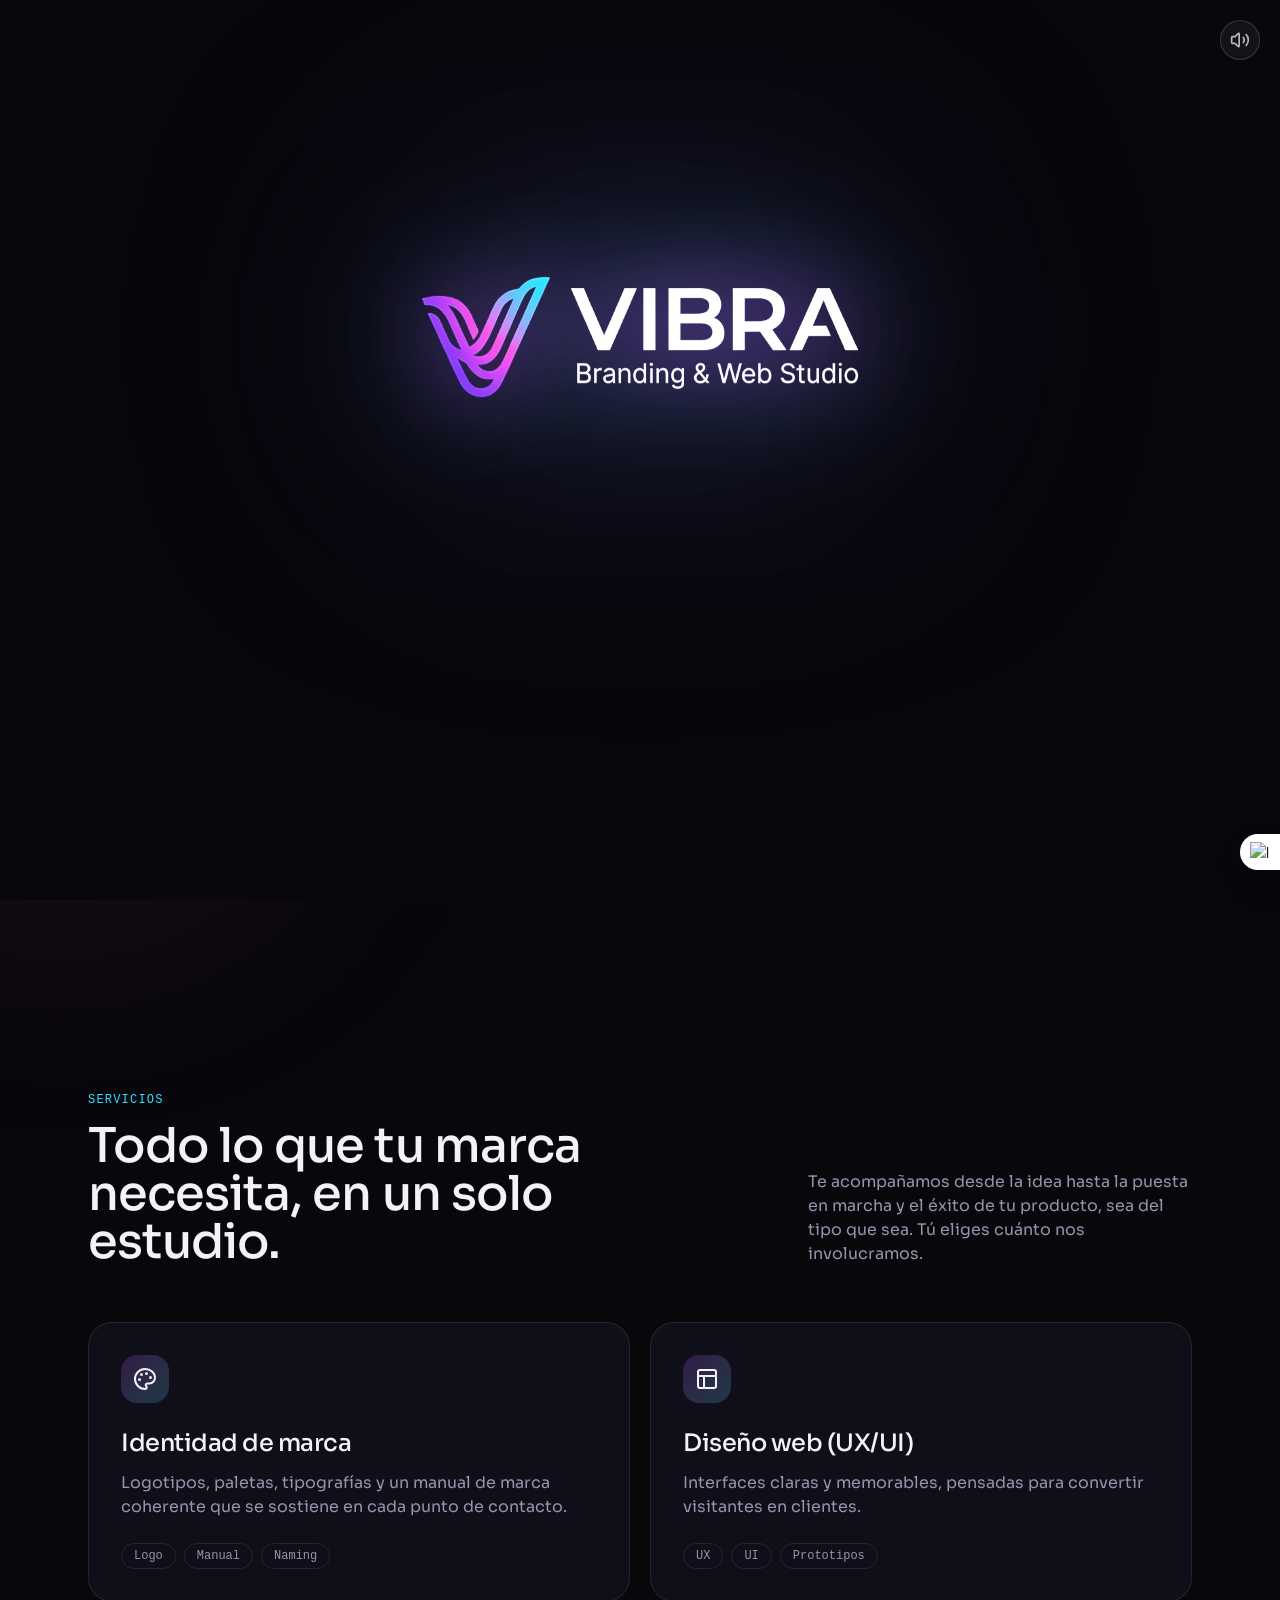
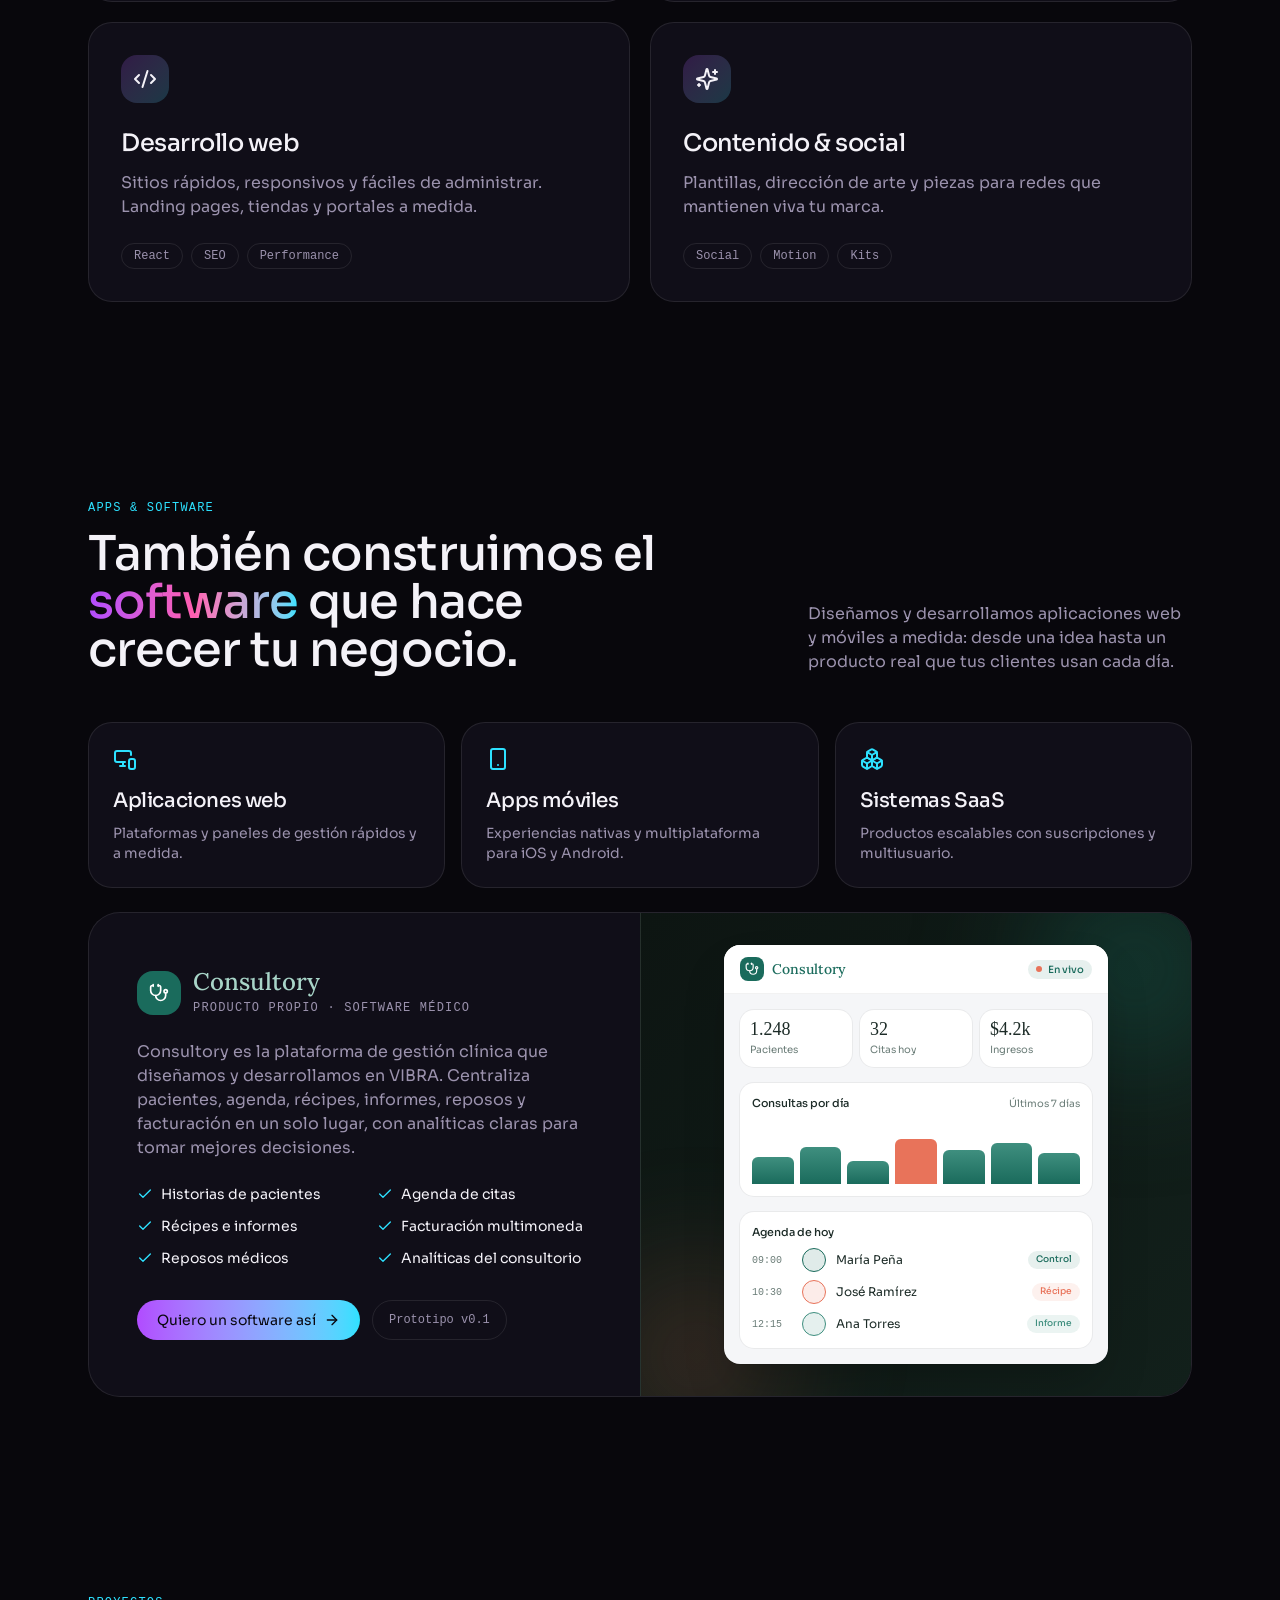
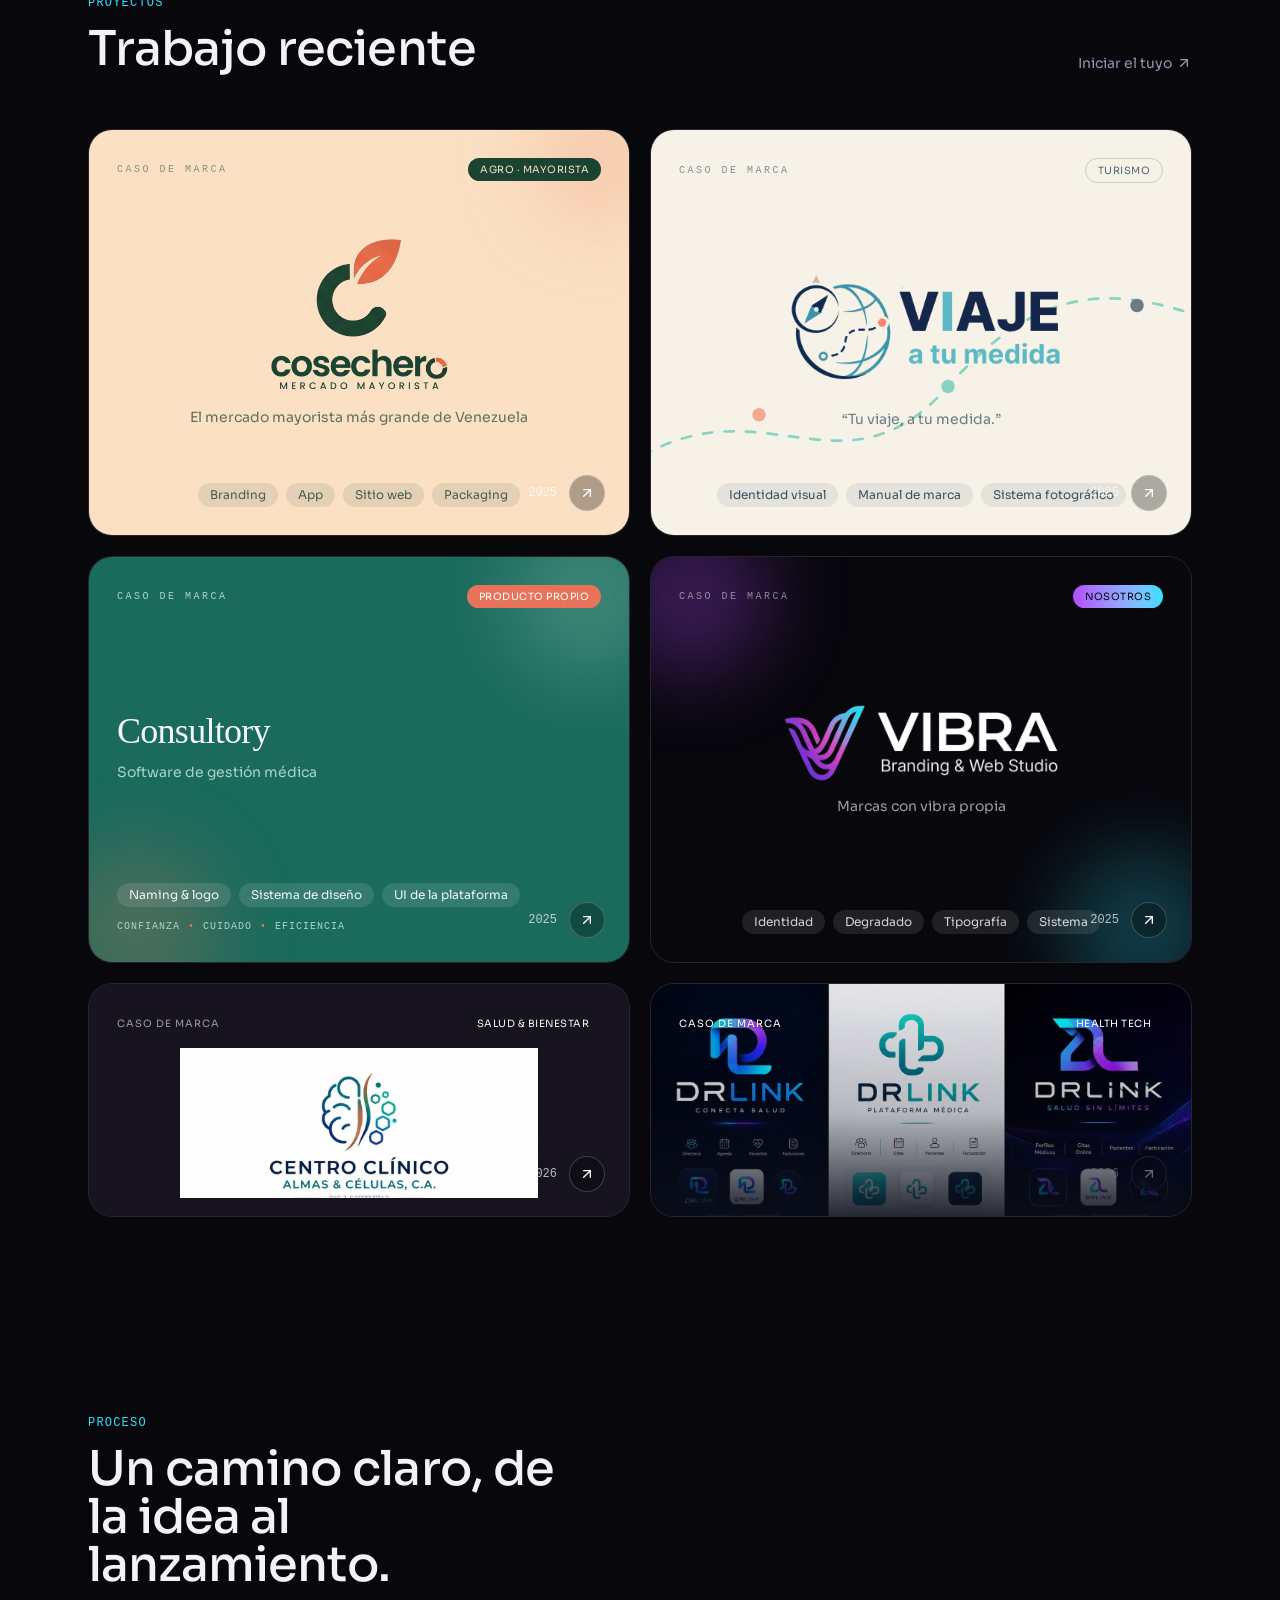
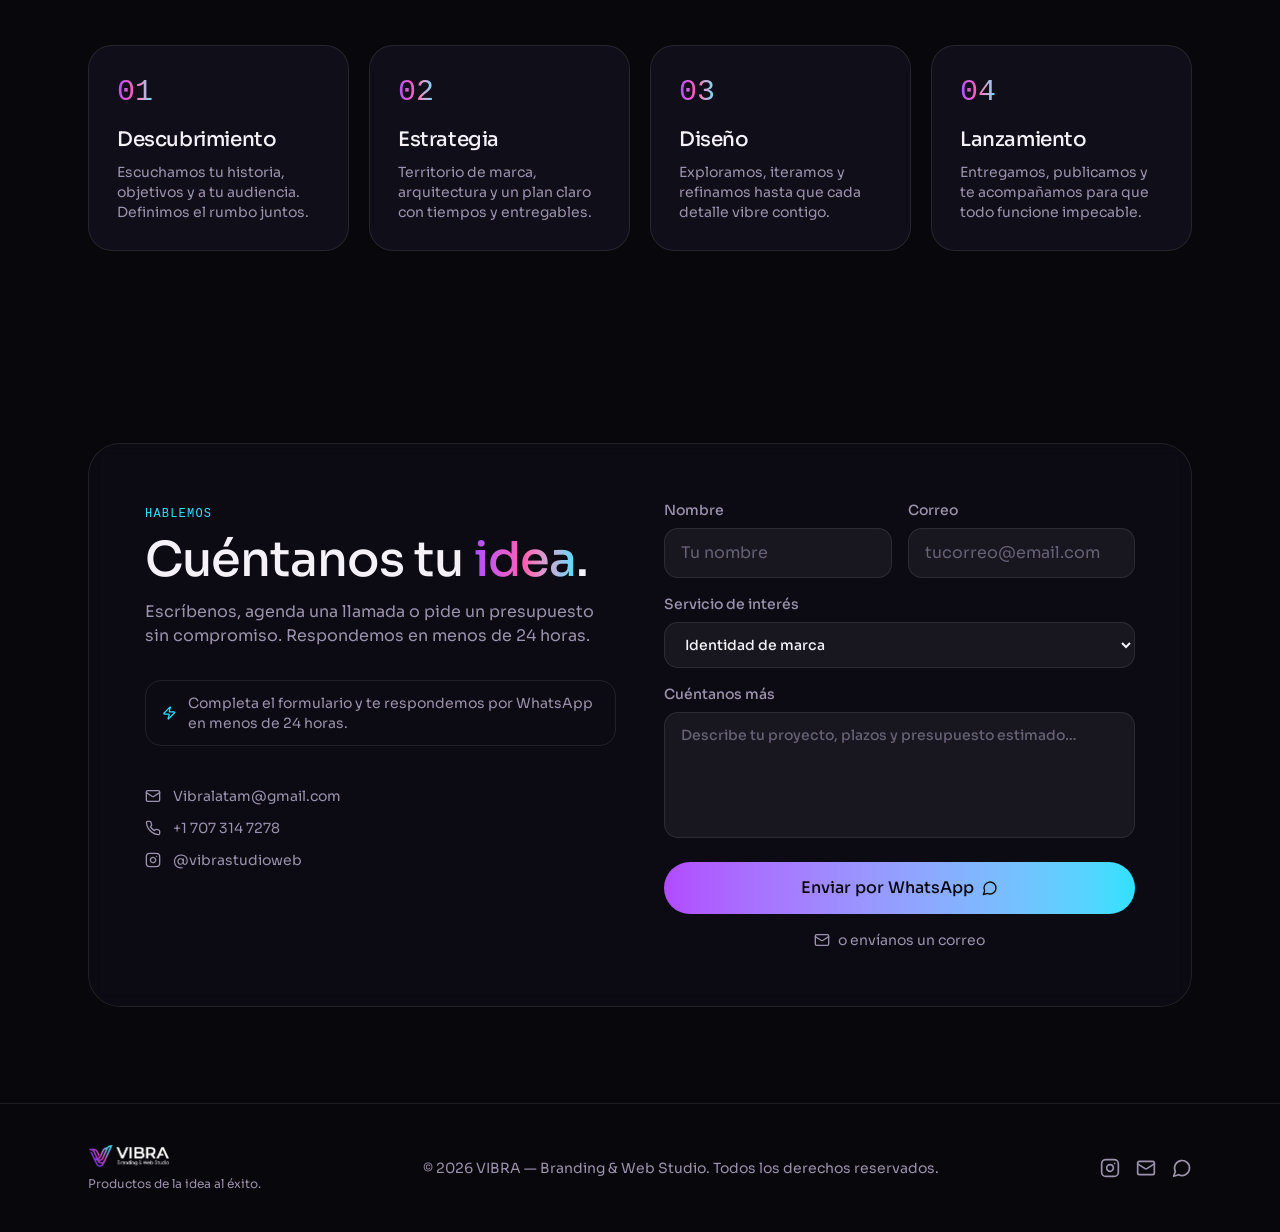
==== index.html @ 92fdad6a "Add files via upload" ====
<!DOCTYPE html> <html lang=en style><!--
 Page saved with SingleFile 
 url: https://type-wink-07371686.figma.site/ 
 saved date: Tue Aug 25 2026 11:57:26 GMT-0400 (GMT-04:00)
--><meta charset=utf-8>
<meta name=viewport content="width=device-width, initial-scale=1">
<meta name=color-scheme content="light dark">
<style id=reset-css>@layer figreset,figoverridable,reset,theme,base,figutils,components,utilities;@layer figoverridable{:root{font-synthesis:none}}@layer figutils{:root{--banner-height:48px;--banner-height-v2:40px;--full-height-with-banner:calc(100dvh - var(--banner-height))}}</style><meta id=meta-d5djsg name=description content="Removes backgrounds from logos quickly and cleanly, delivering ready-to-use images without alterations for designers and businesses."><meta id=meta-x3925j name=title content="web vibra"><meta id=meta-yw3oin name=robots content=noindex><meta id=meta-1ab1uk name=twitter:card content=summary_large_image><meta id=meta-fnr44y name=twitter:url content=https://type-wink-07371686.figma.site/><meta id=meta-vsln4w name=twitter:title content="web vibra"><meta id=meta-a8dojt name=twitter:description content="Removes backgrounds from logos quickly and cleanly, delivering ready-to-use images without alterations for designers and businesses."><meta id=meta-venl8b property=og:title content="web vibra"><meta id=meta-fvxw0e property=og:description content="Removes backgrounds from logos quickly and cleanly, delivering ready-to-use images without alterations for designers and businesses."><meta id=meta-zfz6ci property=og:type content=website><meta id=meta-oncyjb property=og:url content=https://type-wink-07371686.figma.site/><meta id=meta-4m54ls property=og:site_name content="web vibra"><title id=title-veg576>web vibra</title>
<style>@font-face{font-family:"JetBrains Mono";font-style:normal;font-weight:400;src:url([data-uri])format("woff2");unicode-range:U+0000-00FF,U+0131,U+0152-0153,U+02BB-02BC,U+02C6,U+02DA,U+02DC,U+0304,U+0308,U+0329,U+2000-206F,U+20AC,U+2122,U+2191,U+2193,U+2212,U+2215,U+FEFF,U+FFFD}@font-face{font-family:"JetBrains Mono";font-style:normal;font-weight:500;src:url([data-uri])format("woff2");unicode-range:U+0000-00FF,U+0131,U+0152-0153,U+02BB-02BC,U+02C6,U+02DA,U+02DC,U+0304,U+0308,U+0329,U+2000-206F,U+20AC,U+2122,U+2191,U+2193,U+2212,U+2215,U+FEFF,U+FFFD}@font-face{font-family:"Lora";font-style:normal;font-weight:500;src:url([data-uri])format("woff2");unicode-range:U+0001-000C,U+000E-001F,U+007F-009F,U+20DD-20E0,U+20E2-20E4,U+2150-218F,U+2190,U+2192,U+2194-2199,U+21AF,U+21E6-21F0,U+21F3,U+2218-2219,U+2299,U+22C4-22C6,U+2300-243F,U+2440-244A,U+2460-24FF,U+25A0-27BF,U+2800-28FF,U+2921-2922,U+2981,U+29BF,U+29EB,U+2B00-2BFF,U+4DC0-4DFF,U+FFF9-FFFB,U+10140-1018E,U+10190-1019C,U+101A0,U+101D0-101FD,U+102E0-102FB,U+10E60-10E7E,U+1D2C0-1D2D3,U+1D2E0-1D37F,U+1F000-1F0FF,U+1F100-1F1AD,U+1F1E6-1F1FF,U+1F30D-1F30F,U+1F315,U+1F31C,U+1F31E,U+1F320-1F32C,U+1F336,U+1F378,U+1F37D,U+1F382,U+1F393-1F39F,U+1F3A7-1F3A8,U+1F3AC-1F3AF,U+1F3C2,U+1F3C4-1F3C6,U+1F3CA-1F3CE,U+1F3D4-1F3E0,U+1F3ED,U+1F3F1-1F3F3,U+1F3F5-1F3F7,U+1F408,U+1F415,U+1F41F,U+1F426,U+1F43F,U+1F441-1F442,U+1F444,U+1F446-1F449,U+1F44C-1F44E,U+1F453,U+1F46A,U+1F47D,U+1F4A3,U+1F4B0,U+1F4B3,U+1F4B9,U+1F4BB,U+1F4BF,U+1F4C8-1F4CB,U+1F4D6,U+1F4DA,U+1F4DF,U+1F4E3-1F4E6,U+1F4EA-1F4ED,U+1F4F7,U+1F4F9-1F4FB,U+1F4FD-1F4FE,U+1F503,U+1F507-1F50B,U+1F50D,U+1F512-1F513,U+1F53E-1F54A,U+1F54F-1F5FA,U+1F610,U+1F650-1F67F,U+1F687,U+1F68D,U+1F691,U+1F694,U+1F698,U+1F6AD,U+1F6B2,U+1F6B9-1F6BA,U+1F6BC,U+1F6C6-1F6CF,U+1F6D3-1F6D7,U+1F6E0-1F6EA,U+1F6F0-1F6F3,U+1F6F7-1F6FC,U+1F700-1F7FF,U+1F800-1F80B,U+1F810-1F847,U+1F850-1F859,U+1F860-1F887,U+1F890-1F8AD,U+1F8B0-1F8BB,U+1F8C0-1F8C1,U+1F900-1F90B,U+1F93B,U+1F946,U+1F984,U+1F996,U+1F9E9,U+1FA00-1FA6F,U+1FA70-1FA7C,U+1FA80-1FA89,U+1FA8F-1FAC6,U+1FACE-1FADC,U+1FADF-1FAE9,U+1FAF0-1FAF8,U+1FB00-1FBFF}@font-face{font-family:"Lora";font-style:normal;font-weight:500;src:url([data-uri])format("woff2");unicode-range:U+0000-00FF,U+0131,U+0152-0153,U+02BB-02BC,U+02C6,U+02DA,U+02DC,U+0304,U+0308,U+0329,U+2000-206F,U+20AC,U+2122,U+2191,U+2193,U+2212,U+2215,U+FEFF,U+FFFD}@font-face{font-family:"Lora";font-style:normal;font-weight:600;src:url([data-uri])format("woff2");unicode-range:U+0001-000C,U+000E-001F,U+007F-009F,U+20DD-20E0,U+20E2-20E4,U+2150-218F,U+2190,U+2192,U+2194-2199,U+21AF,U+21E6-21F0,U+21F3,U+2218-2219,U+2299,U+22C4-22C6,U+2300-243F,U+2440-244A,U+2460-24FF,U+25A0-27BF,U+2800-28FF,U+2921-2922,U+2981,U+29BF,U+29EB,U+2B00-2BFF,U+4DC0-4DFF,U+FFF9-FFFB,U+10140-1018E,U+10190-1019C,U+101A0,U+101D0-101FD,U+102E0-102FB,U+10E60-10E7E,U+1D2C0-1D2D3,U+1D2E0-1D37F,U+1F000-1F0FF,U+1F100-1F1AD,U+1F1E6-1F1FF,U+1F30D-1F30F,U+1F315,U+1F31C,U+1F31E,U+1F320-1F32C,U+1F336,U+1F378,U+1F37D,U+1F382,U+1F393-1F39F,U+1F3A7-1F3A8,U+1F3AC-1F3AF,U+1F3C2,U+1F3C4-1F3C6,U+1F3CA-1F3CE,U+1F3D4-1F3E0,U+1F3ED,U+1F3F1-1F3F3,U+1F3F5-1F3F7,U+1F408,U+1F415,U+1F41F,U+1F426,U+1F43F,U+1F441-1F442,U+1F444,U+1F446-1F449,U+1F44C-1F44E,U+1F453,U+1F46A,U+1F47D,U+1F4A3,U+1F4B0,U+1F4B3,U+1F4B9,U+1F4BB,U+1F4BF,U+1F4C8-1F4CB,U+1F4D6,U+1F4DA,U+1F4DF,U+1F4E3-1F4E6,U+1F4EA-1F4ED,U+1F4F7,U+1F4F9-1F4FB,U+1F4FD-1F4FE,U+1F503,U+1F507-1F50B,U+1F50D,U+1F512-1F513,U+1F53E-1F54A,U+1F54F-1F5FA,U+1F610,U+1F650-1F67F,U+1F687,U+1F68D,U+1F691,U+1F694,U+1F698,U+1F6AD,U+1F6B2,U+1F6B9-1F6BA,U+1F6BC,U+1F6C6-1F6CF,U+1F6D3-1F6D7,U+1F6E0-1F6EA,U+1F6F0-1F6F3,U+1F6F7-1F6FC,U+1F700-1F7FF,U+1F800-1F80B,U+1F810-1F847,U+1F850-1F859,U+1F860-1F887,U+1F890-1F8AD,U+1F8B0-1F8BB,U+1F8C0-1F8C1,U+1F900-1F90B,U+1F93B,U+1F946,U+1F984,U+1F996,U+1F9E9,U+1FA00-1FA6F,U+1FA70-1FA7C,U+1FA80-1FA89,U+1FA8F-1FAC6,U+1FACE-1FADC,U+1FADF-1FAE9,U+1FAF0-1FAF8,U+1FB00-1FBFF}@font-face{font-family:"Lora";font-style:normal;font-weight:600;src:url([data-uri])format("woff2");unicode-range:U+0000-00FF,U+0131,U+0152-0153,U+02BB-02BC,U+02C6,U+02DA,U+02DC,U+0304,U+0308,U+0329,U+2000-206F,U+20AC,U+2122,U+2191,U+2193,U+2212,U+2215,U+FEFF,U+FFFD}@font-face{font-family:"Lora";font-style:normal;font-weight:700;src:url([data-uri])format("woff2");unicode-range:U+0001-000C,U+000E-001F,U+007F-009F,U+20DD-20E0,U+20E2-20E4,U+2150-218F,U+2190,U+2192,U+2194-2199,U+21AF,U+21E6-21F0,U+21F3,U+2218-2219,U+2299,U+22C4-22C6,U+2300-243F,U+2440-244A,U+2460-24FF,U+25A0-27BF,U+2800-28FF,U+2921-2922,U+2981,U+29BF,U+29EB,U+2B00-2BFF,U+4DC0-4DFF,U+FFF9-FFFB,U+10140-1018E,U+10190-1019C,U+101A0,U+101D0-101FD,U+102E0-102FB,U+10E60-10E7E,U+1D2C0-1D2D3,U+1D2E0-1D37F,U+1F000-1F0FF,U+1F100-1F1AD,U+1F1E6-1F1FF,U+1F30D-1F30F,U+1F315,U+1F31C,U+1F31E,U+1F320-1F32C,U+1F336,U+1F378,U+1F37D,U+1F382,U+1F393-1F39F,U+1F3A7-1F3A8,U+1F3AC-1F3AF,U+1F3C2,U+1F3C4-1F3C6,U+1F3CA-1F3CE,U+1F3D4-1F3E0,U+1F3ED,U+1F3F1-1F3F3,U+1F3F5-1F3F7,U+1F408,U+1F415,U+1F41F,U+1F426,U+1F43F,U+1F441-1F442,U+1F444,U+1F446-1F449,U+1F44C-1F44E,U+1F453,U+1F46A,U+1F47D,U+1F4A3,U+1F4B0,U+1F4B3,U+1F4B9,U+1F4BB,U+1F4BF,U+1F4C8-1F4CB,U+1F4D6,U+1F4DA,U+1F4DF,U+1F4E3-1F4E6,U+1F4EA-1F4ED,U+1F4F7,U+1F4F9-1F4FB,U+1F4FD-1F4FE,U+1F503,U+1F507-1F50B,U+1F50D,U+1F512-1F513,U+1F53E-1F54A,U+1F54F-1F5FA,U+1F610,U+1F650-1F67F,U+1F687,U+1F68D,U+1F691,U+1F694,U+1F698,U+1F6AD,U+1F6B2,U+1F6B9-1F6BA,U+1F6BC,U+1F6C6-1F6CF,U+1F6D3-1F6D7,U+1F6E0-1F6EA,U+1F6F0-1F6F3,U+1F6F7-1F6FC,U+1F700-1F7FF,U+1F800-1F80B,U+1F810-1F847,U+1F850-1F859,U+1F860-1F887,U+1F890-1F8AD,U+1F8B0-1F8BB,U+1F8C0-1F8C1,U+1F900-1F90B,U+1F93B,U+1F946,U+1F984,U+1F996,U+1F9E9,U+1FA00-1FA6F,U+1FA70-1FA7C,U+1FA80-1FA89,U+1FA8F-1FAC6,U+1FACE-1FADC,U+1FADF-1FAE9,U+1FAF0-1FAF8,U+1FB00-1FBFF}@font-face{font-family:"Lora";font-style:normal;font-weight:700;src:url([data-uri])format("woff2");unicode-range:U+0000-00FF,U+0131,U+0152-0153,U+02BB-02BC,U+02C6,U+02DA,U+02DC,U+0304,U+0308,U+0329,U+2000-206F,U+20AC,U+2122,U+2191,U+2193,U+2212,U+2215,U+FEFF,U+FFFD}@font-face{font-family:"Sora";font-style:normal;font-weight:400;src:url([data-uri])format("woff2");unicode-range:U+0000-00FF,U+0131,U+0152-0153,U+02BB-02BC,U+02C6,U+02DA,U+02DC,U+0304,U+0308,U+0329,U+2000-206F,U+20AC,U+2122,U+2191,U+2193,U+2212,U+2215,U+FEFF,U+FFFD}@font-face{font-family:"Sora";font-style:normal;font-weight:500;src:url([data-uri])format("woff2");unicode-range:U+0000-00FF,U+0131,U+0152-0153,U+02BB-02BC,U+02C6,U+02DA,U+02DC,U+0304,U+0308,U+0329,U+2000-206F,U+20AC,U+2122,U+2191,U+2193,U+2212,U+2215,U+FEFF,U+FFFD}@font-face{font-family:"Sora";font-style:normal;font-weight:600;src:url([data-uri])format("woff2");unicode-range:U+0000-00FF,U+0131,U+0152-0153,U+02BB-02BC,U+02C6,U+02DA,U+02DC,U+0304,U+0308,U+0329,U+2000-206F,U+20AC,U+2122,U+2191,U+2193,U+2212,U+2215,U+FEFF,U+FFFD}@font-face{font-family:"Sora";font-style:normal;font-weight:700;src:url([data-uri])format("woff2");unicode-range:U+0000-00FF,U+0131,U+0152-0153,U+02BB-02BC,U+02C6,U+02DA,U+02DC,U+0304,U+0308,U+0329,U+2000-206F,U+20AC,U+2122,U+2191,U+2193,U+2212,U+2215,U+FEFF,U+FFFD}@font-face{font-family:"Sora";font-style:normal;font-weight:800;src:url([data-uri])format("woff2");unicode-range:U+0000-00FF,U+0131,U+0152-0153,U+02BB-02BC,U+02C6,U+02DA,U+02DC,U+0304,U+0308,U+0329,U+2000-206F,U+20AC,U+2122,U+2191,U+2193,U+2212,U+2215,U+FEFF,U+FFFD}/*! tailwindcss v4.1.12 | MIT License | https://tailwindcss.com */@layer properties{@supports (((-webkit-hyphens:none)) and (not (margin-trim:inline))) or ((-moz-orient:inline) and (not (color:rgb(from red r g b)))){*,:before,:after,::backdrop{--tw-translate-x:0;--tw-translate-y:0;--tw-translate-z:0;--tw-rotate-x:initial;--tw-rotate-y:initial;--tw-rotate-z:initial;--tw-skew-x:initial;--tw-skew-y:initial;--tw-space-y-reverse:0;--tw-space-x-reverse:0;--tw-border-style:solid;--tw-gradient-position:initial;--tw-gradient-from:#0000;--tw-gradient-via:#0000;--tw-gradient-to:#0000;--tw-gradient-stops:initial;--tw-gradient-via-stops:initial;--tw-gradient-from-position:0%;--tw-gradient-via-position:50%;--tw-gradient-to-position:100%;--tw-leading:initial;--tw-font-weight:initial;--tw-tracking:initial;--tw-ordinal:initial;--tw-slashed-zero:initial;--tw-numeric-figure:initial;--tw-numeric-spacing:initial;--tw-numeric-fraction:initial;--tw-shadow:0 0#0000;--tw-shadow-color:initial;--tw-shadow-alpha:100%;--tw-inset-shadow:0 0#0000;--tw-inset-shadow-color:initial;--tw-inset-shadow-alpha:100%;--tw-ring-color:initial;--tw-ring-shadow:0 0#0000;--tw-inset-ring-color:initial;--tw-inset-ring-shadow:0 0#0000;--tw-ring-inset:initial;--tw-ring-offset-width:0px;--tw-ring-offset-color:#fff;--tw-ring-offset-shadow:0 0#0000;--tw-outline-style:solid;--tw-blur:initial;--tw-brightness:initial;--tw-contrast:initial;--tw-grayscale:initial;--tw-hue-rotate:initial;--tw-invert:initial;--tw-opacity:initial;--tw-saturate:initial;--tw-sepia:initial;--tw-drop-shadow:initial;--tw-drop-shadow-color:initial;--tw-drop-shadow-alpha:100%;--tw-drop-shadow-size:initial;--tw-backdrop-blur:initial;--tw-backdrop-brightness:initial;--tw-backdrop-contrast:initial;--tw-backdrop-grayscale:initial;--tw-backdrop-hue-rotate:initial;--tw-backdrop-invert:initial;--tw-backdrop-opacity:initial;--tw-backdrop-saturate:initial;--tw-backdrop-sepia:initial;--tw-duration:initial;--tw-ease:initial;--tw-scale-x:1;--tw-scale-y:1;--tw-scale-z:1;--tw-content:"";--tw-animation-delay:0s;--tw-animation-direction:normal;--tw-animation-duration:initial;--tw-animation-fill-mode:none;--tw-animation-iteration-count:1;--tw-enter-blur:0;--tw-enter-opacity:1;--tw-enter-rotate:0;--tw-enter-scale:1;--tw-enter-translate-x:0;--tw-enter-translate-y:0;--tw-exit-blur:0;--tw-exit-opacity:1;--tw-exit-rotate:0;--tw-exit-scale:1;--tw-exit-translate-x:0;--tw-exit-translate-y:0}}}@layer theme{:root,:host{--font-sans:ui-sans-serif,system-ui,sans-serif,"Apple Color Emoji","Segoe UI Emoji","Segoe UI Symbol","Noto Color Emoji";--font-serif:ui-serif,Georgia,Cambria,"Times New Roman",Times,serif;--font-mono:ui-monospace,SFMono-Regular,Menlo,Monaco,Consolas,"Liberation Mono","Courier New",monospace;--color-gray-100:oklch(96.7%.003 264.542);--color-black:#000;--color-white:#fff;--spacing:.25rem;--container-sm:24rem;--container-md:28rem;--container-lg:32rem;--container-xl:36rem;--container-4xl:56rem;--container-6xl:72rem;--text-xs:.75rem;--text-xs--line-height:calc(1/.75);--text-sm:.875rem;--text-sm--line-height:calc(1.25/.875);--text-base:1rem;--text-base--line-height:1.5;--text-lg:1.125rem;--text-lg--line-height:calc(1.75/1.125);--text-xl:1.25rem;--text-xl--line-height:calc(1.75/1.25);--text-2xl:1.5rem;--text-2xl--line-height:calc(2/1.5);--text-3xl:1.875rem;--text-3xl--line-height:1.2;--text-4xl:2.25rem;--text-4xl--line-height:calc(2.5/2.25);--text-5xl:3rem;--text-5xl--line-height:1;--text-6xl:3.75rem;--text-6xl--line-height:1;--text-7xl:4.5rem;--text-7xl--line-height:1;--font-weight-normal:400;--font-weight-medium:500;--font-weight-semibold:600;--tracking-tight:-.025em;--tracking-wide:.025em;--tracking-wider:.05em;--tracking-widest:.1em;--leading-tight:1.25;--leading-snug:1.375;--leading-relaxed:1.625;--radius-xs:.125rem;--radius-2xl:1rem;--radius-3xl:1.5rem;--ease-in-out:cubic-bezier(.4,0,.2,1);--animate-pulse:pulse 2s cubic-bezier(.4,0,.6,1) infinite;--blur-sm:8px;--blur-xl:24px;--blur-2xl:40px;--blur-3xl:64px;--aspect-video:16/9;--default-transition-duration:.15s;--default-transition-timing-function:cubic-bezier(.4,0,.2,1);--default-font-family:var(--font-sans);--default-mono-font-family:var(--font-mono);--color-border:var(--border)}}@layer base{*,:after,:before,::backdrop{box-sizing:border-box;border:0 solid;margin:0;padding:0}::file-selector-button{box-sizing:border-box;border:0 solid;margin:0;padding:0}html,:host{-webkit-text-size-adjust:100%;tab-size:4;line-height:1.5;font-family:var(--default-font-family,ui-sans-serif,system-ui,sans-serif,"Apple Color Emoji","Segoe UI Emoji","Segoe UI Symbol","Noto Color Emoji");font-feature-settings:var(--default-font-feature-settings,normal);font-variation-settings:var(--default-font-variation-settings,normal);-webkit-tap-highlight-color:transparent}a{color:inherit;-webkit-text-decoration:inherit;text-decoration:inherit}:-moz-focusring{outline:auto}ul{list-style:none}img,svg{vertical-align:middle;display:block}img{max-width:100%;height:auto}button,input,select,textarea{font:inherit;font-feature-settings:inherit;font-variation-settings:inherit;letter-spacing:inherit;color:inherit;opacity:1;background-color:#0000;border-radius:0}::file-selector-button{font:inherit;font-feature-settings:inherit;font-variation-settings:inherit;letter-spacing:inherit;color:inherit;opacity:1;background-color:#0000;border-radius:0}::file-selector-button{margin-inline-end:4px}::placeholder{opacity:1}@supports (not ((-webkit-appearance:-apple-pay-button))) or (contain-intrinsic-size:1px){::placeholder{color:currentColor}@supports (color:color-mix(in lab,red,red)){::placeholder{color:color-mix(in oklab,currentcolor 50%,transparent)}}}::-webkit-search-decoration{-webkit-appearance:none}::-webkit-date-and-time-value{min-height:1lh;text-align:inherit}::-webkit-datetime-edit{display:inline-flex}::-webkit-datetime-edit-fields-wrapper{padding:0}::-webkit-datetime-edit{padding-block:0}::-webkit-datetime-edit-year-field{padding-block:0}::-webkit-datetime-edit-month-field{padding-block:0}::-webkit-datetime-edit-day-field{padding-block:0}::-webkit-datetime-edit-hour-field{padding-block:0}::-webkit-datetime-edit-minute-field{padding-block:0}::-webkit-datetime-edit-second-field{padding-block:0}::-webkit-datetime-edit-millisecond-field{padding-block:0}::-webkit-datetime-edit-meridiem-field{padding-block:0}::-webkit-calendar-picker-indicator{line-height:1}:-moz-ui-invalid{box-shadow:none}button{appearance:button}::file-selector-button{appearance:button}::-webkit-inner-spin-button{height:auto}::-webkit-outer-spin-button{height:auto}*{border-color:var(--border);outline-color:var(--ring)}@supports (color:color-mix(in lab,red,red)){*{outline-color:color-mix(in oklab,var(--ring) 50%,transparent)}}body{background-color:var(--background);color:var(--foreground);font-family:Sora,system-ui,sans-serif}h1,h2,h3{letter-spacing:-.02em;font-family:Sora,system-ui,sans-serif}html{font-size:var(--font-size)}h1{font-weight:var(--font-weight-medium)}h2{font-weight:var(--font-weight-medium)}h3{font-weight:var(--font-weight-medium)}label,button{font-size:var(--text-base);font-weight:var(--font-weight-medium);line-height:1.5}input{font-size:var(--text-base);font-weight:var(--font-weight-normal);line-height:1.5}}@layer components;@layer utilities{.pointer-events-none{pointer-events:none}.absolute{position:absolute}.fixed{position:fixed}.relative{position:relative}.inset-0{inset:calc(var(--spacing)*0)}.inset-x-0{inset-inline:calc(var(--spacing)*0)}.-top-8{top:calc(var(--spacing)*-8)}.-top-10{top:calc(var(--spacing)*-10)}.-top-40{top:calc(var(--spacing)*-40)}.top-0{top:calc(var(--spacing)*0)}.top-1\/2{top:50%}.top-1\/3{top:33.3333%}.top-5{top:calc(var(--spacing)*5)}.top-\[-6\%\]{top:-6%}.-right-8{right:calc(var(--spacing)*-8)}.-right-10{right:calc(var(--spacing)*-10)}.-right-40{right:calc(var(--spacing)*-40)}.right-0{right:calc(var(--spacing)*0)}.right-1\/4{right:25%}.right-5{right:calc(var(--spacing)*5)}.-bottom-12{bottom:calc(var(--spacing)*-12)}.bottom-0{bottom:calc(var(--spacing)*0)}.-left-8{left:calc(var(--spacing)*-8)}.-left-10{left:calc(var(--spacing)*-10)}.-left-40{left:calc(var(--spacing)*-40)}.left-0{left:calc(var(--spacing)*0)}.left-1\/2{left:50%}.z-0{z-index:0}.z-10{z-index:10}.z-50{z-index:50}.z-\[90\]{z-index:90}.mx-auto{margin-inline:auto}.mt-1{margin-top:calc(var(--spacing)*1)}.mt-1\.5{margin-top:calc(var(--spacing)*1.5)}.mt-2{margin-top:calc(var(--spacing)*2)}.mt-3{margin-top:calc(var(--spacing)*3)}.mt-4{margin-top:calc(var(--spacing)*4)}.mt-6{margin-top:calc(var(--spacing)*6)}.mt-8{margin-top:calc(var(--spacing)*8)}.mt-9{margin-top:calc(var(--spacing)*9)}.mt-10{margin-top:calc(var(--spacing)*10)}.mt-12{margin-top:calc(var(--spacing)*12)}.mt-14{margin-top:calc(var(--spacing)*14)}.mt-20{margin-top:calc(var(--spacing)*20)}.mb-2{margin-bottom:calc(var(--spacing)*2)}.mb-3{margin-bottom:calc(var(--spacing)*3)}.mb-5{margin-bottom:calc(var(--spacing)*5)}.mb-6{margin-bottom:calc(var(--spacing)*6)}.ml-1{margin-left:calc(var(--spacing)*1)}.ml-auto{margin-left:auto}.block{display:block}.flex{display:flex}.grid{display:grid}.hidden{display:none}.inline-flex{display:inline-flex}.aspect-\[4\/3\]{aspect-ratio:4/3}.size-4{width:calc(var(--spacing)*4);height:calc(var(--spacing)*4)}.size-10{width:calc(var(--spacing)*10);height:calc(var(--spacing)*10)}.h-1\.5{height:calc(var(--spacing)*1.5)}.h-3\.5{height:calc(var(--spacing)*3.5)}.h-4{height:calc(var(--spacing)*4)}.h-5{height:calc(var(--spacing)*5)}.h-6{height:calc(var(--spacing)*6)}.h-7{height:calc(var(--spacing)*7)}.h-9{height:calc(var(--spacing)*9)}.h-10{height:calc(var(--spacing)*10)}.h-11{height:calc(var(--spacing)*11)}.h-16{height:calc(var(--spacing)*16)}.h-32{height:calc(var(--spacing)*32)}.h-40{height:calc(var(--spacing)*40)}.h-44{height:calc(var(--spacing)*44)}.h-48{height:calc(var(--spacing)*48)}.h-72{height:calc(var(--spacing)*72)}.h-\[112\%\]{height:112%}.h-\[440px\]{height:440px}.h-\[520px\]{height:520px}.h-\[560px\]{height:560px}.h-full{height:100%}.min-h-\[320px\]{min-height:320px}.min-h-screen{min-height:100vh}.w-1\.5{width:calc(var(--spacing)*1.5)}.w-2{width:calc(var(--spacing)*2)}.w-3\.5{width:calc(var(--spacing)*3.5)}.w-4{width:calc(var(--spacing)*4)}.w-5{width:calc(var(--spacing)*5)}.w-6{width:calc(var(--spacing)*6)}.w-9{width:calc(var(--spacing)*9)}.w-10{width:calc(var(--spacing)*10)}.w-11{width:calc(var(--spacing)*11)}.w-32{width:calc(var(--spacing)*32)}.w-40{width:calc(var(--spacing)*40)}.w-44{width:calc(var(--spacing)*44)}.w-48{width:calc(var(--spacing)*48)}.w-72{width:calc(var(--spacing)*72)}.w-\[3px\]{width:3px}.w-\[62\%\]{width:62%}.w-\[70\%\]{width:70%}.w-\[80\%\]{width:80%}.w-\[440px\]{width:440px}.w-\[520px\]{width:520px}.w-\[560px\]{width:560px}.w-auto{width:auto}.w-full{width:100%}.w-max{width:max-content}.max-w-4xl{max-width:var(--container-4xl)}.max-w-6xl{max-width:var(--container-6xl)}.max-w-\[240px\]{max-width:240px}.max-w-\[280px\]{max-width:280px}.max-w-lg{max-width:var(--container-lg)}.max-w-max{max-width:max-content}.max-w-md{max-width:var(--container-md)}.max-w-sm{max-width:var(--container-sm)}.max-w-xl{max-width:var(--container-xl)}.flex-1{flex:1}.flex-none{flex:none}.shrink-0{flex-shrink:0}.-translate-x-1\/2{--tw-translate-x:-50%;translate:var(--tw-translate-x) var(--tw-translate-y)}.-translate-y-1\/2{--tw-translate-y:-50%;translate:var(--tw-translate-x) var(--tw-translate-y)}.cursor-pointer{cursor:pointer}.resize-none{resize:none}.grid-cols-2{grid-template-columns:repeat(2,minmax(0,1fr))}.grid-cols-3{grid-template-columns:repeat(3,minmax(0,1fr))}.flex-col{flex-direction:column}.flex-wrap{flex-wrap:wrap}.items-center{align-items:center}.items-end{align-items:flex-end}.justify-between{justify-content:space-between}.justify-center{justify-content:center}.justify-end{justify-content:flex-end}.gap-1{gap:calc(var(--spacing)*1)}.gap-1\.5{gap:calc(var(--spacing)*1.5)}.gap-2{gap:calc(var(--spacing)*2)}.gap-2\.5{gap:calc(var(--spacing)*2.5)}.gap-3{gap:calc(var(--spacing)*3)}.gap-4{gap:calc(var(--spacing)*4)}.gap-5{gap:calc(var(--spacing)*5)}.gap-6{gap:calc(var(--spacing)*6)}.gap-8{gap:calc(var(--spacing)*8)}.gap-12{gap:calc(var(--spacing)*12)}.gap-16{gap:calc(var(--spacing)*16)}:where(.space-y-2>:not(:last-child)){--tw-space-y-reverse:0;margin-block-start:calc(calc(var(--spacing)*2)*var(--tw-space-y-reverse));margin-block-end:calc(calc(var(--spacing)*2)*calc(1 - var(--tw-space-y-reverse)))}:where(.space-y-3>:not(:last-child)){--tw-space-y-reverse:0;margin-block-start:calc(calc(var(--spacing)*3)*var(--tw-space-y-reverse));margin-block-end:calc(calc(var(--spacing)*3)*calc(1 - var(--tw-space-y-reverse)))}:where(.space-y-4>:not(:last-child)){--tw-space-y-reverse:0;margin-block-start:calc(calc(var(--spacing)*4)*var(--tw-space-y-reverse));margin-block-end:calc(calc(var(--spacing)*4)*calc(1 - var(--tw-space-y-reverse)))}.gap-x-6{column-gap:calc(var(--spacing)*6)}.gap-y-3{row-gap:calc(var(--spacing)*3)}.truncate{text-overflow:ellipsis;white-space:nowrap;overflow:hidden}.overflow-hidden{overflow:hidden}.overflow-x-hidden{overflow-x:hidden}.rounded-2xl{border-radius:var(--radius-2xl)}.rounded-3xl{border-radius:var(--radius-3xl)}.rounded-\[2rem\]{border-radius:2rem}.rounded-full{border-radius:3.40282e38px}.rounded-md{border-radius:calc(var(--radius) - 2px)}.rounded-xl{border-radius:calc(var(--radius) + 4px)}.rounded-t-sm{border-top-left-radius:calc(var(--radius) - 4px);border-top-right-radius:calc(var(--radius) - 4px)}.border{border-style:var(--tw-border-style);border-width:1px}.border-t{border-top-style:var(--tw-border-style);border-top-width:1px}.border-b{border-bottom-style:var(--tw-border-style);border-bottom-width:1px}.border-\[\#0c2c4a\]\/20{border-color:#0c2c4a33}.border-\[\#b14bff\]{border-color:#b14bff}.border-black\/5{border-color:#0000000d}@supports (color:color-mix(in lab,red,red)){.border-black\/5{border-color:color-mix(in oklab,var(--color-black) 5%,transparent)}}.border-border{border-color:var(--border)}.border-transparent{border-color:#0000}.border-white\/15{border-color:#ffffff26}@supports (color:color-mix(in lab,red,red)){.border-white\/15{border-color:color-mix(in oklab,var(--color-white) 15%,transparent)}}.border-white\/20{border-color:#fff3}@supports (color:color-mix(in lab,red,red)){.border-white\/20{border-color:color-mix(in oklab,var(--color-white) 20%,transparent)}}.bg-\[\#0c2c4a\]\/8{background-color:#0c2c4a14}.bg-\[\#1A6B5C\],.bg-\[\#1a6b5c\]{background-color:#1a6b5c}.bg-\[\#1a6b5c\]\/10{background-color:#1a6b5c1a}.bg-\[\#1a6b5c\]\/40{background-color:#1a6b5c66}.bg-\[\#1b4332\]{background-color:#1b4332}.bg-\[\#1b4332\]\/10{background-color:#1b43321a}.bg-\[\#2de1ff\]{background-color:#2de1ff}.bg-\[\#2de1ff\]\/12{background-color:#2de1ff1f}.bg-\[\#2de1ff\]\/15{background-color:#2de1ff26}.bg-\[\#2de1ff\]\/25{background-color:#2de1ff40}.bg-\[\#08070c\]{background-color:#08070c}.bg-\[\#a8d5c8\]\/25{background-color:#a8d5c840}.bg-\[\#b14bff\]\/10{background-color:#b14bff1a}.bg-\[\#b14bff\]\/20{background-color:#b14bff33}.bg-\[\#b14bff\]\/25{background-color:#b14bff40}.bg-\[\#b14bff\]\/30{background-color:#b14bff4d}.bg-\[\#e76f51\]\/20{background-color:#e76f5133}.bg-\[\#e8735a\]{background-color:#e8735a}.bg-\[\#e8735a\]\/20{background-color:#e8735a33}.bg-\[\#e8735a\]\/25{background-color:#e8735a40}.bg-\[\#f5f6f8\]{background-color:#f5f6f8}.bg-\[\#f5f6f8\]\/12{background-color:#f5f6f81f}.bg-\[\#f7f2e7\]{background-color:#f7f2e7}.bg-\[\#fbe0c3\]{background-color:#fbe0c3}.bg-\[\#ff5db1\]\/12{background-color:#ff5db11f}.bg-background{background-color:var(--background)}.bg-black\/30{background-color:#0000004d}@supports (color:color-mix(in lab,red,red)){.bg-black\/30{background-color:color-mix(in oklab,var(--color-black) 30%,transparent)}}.bg-card,.bg-card\/50{background-color:var(--card)}@supports (color:color-mix(in lab,red,red)){.bg-card\/50{background-color:color-mix(in oklab,var(--card) 50%,transparent)}}.bg-card\/60{background-color:var(--card)}@supports (color:color-mix(in lab,red,red)){.bg-card\/60{background-color:color-mix(in oklab,var(--card) 60%,transparent)}}.bg-input{background-color:var(--input)}.bg-muted{background-color:var(--muted)}.bg-white{background-color:var(--color-white)}.bg-white\/5{background-color:#ffffff0d}@supports (color:color-mix(in lab,red,red)){.bg-white\/5{background-color:color-mix(in oklab,var(--color-white) 5%,transparent)}}.bg-white\/10{background-color:#ffffff1a}@supports (color:color-mix(in lab,red,red)){.bg-white\/10{background-color:color-mix(in oklab,var(--color-white) 10%,transparent)}}.bg-gradient-to-br{--tw-gradient-position:to bottom right in oklab;background-image:linear-gradient(var(--tw-gradient-stops))}.bg-gradient-to-r{--tw-gradient-position:to right in oklab;background-image:linear-gradient(var(--tw-gradient-stops))}.bg-\[conic-gradient\(from_0deg\,\#b14bff\,\#ff5db1\,\#2de1ff\,\#ff5db1\,\#b14bff\)\]{background-image:conic-gradient(#b14bff,#ff5db1,#2de1ff,#ff5db1,#b14bff)}.from-\[\#0d1512\]{--tw-gradient-from:#0d1512;--tw-gradient-stops:var(--tw-gradient-via-stops,var(--tw-gradient-position),var(--tw-gradient-from) var(--tw-gradient-from-position),var(--tw-gradient-to) var(--tw-gradient-to-position))}.from-\[\#b14bff\]{--tw-gradient-from:#b14bff;--tw-gradient-stops:var(--tw-gradient-via-stops,var(--tw-gradient-position),var(--tw-gradient-from) var(--tw-gradient-from-position),var(--tw-gradient-to) var(--tw-gradient-to-position))}.from-\[\#b14bff\]\/20{--tw-gradient-from:oklab(63.1414%.150244-.205266/.2);--tw-gradient-stops:var(--tw-gradient-via-stops,var(--tw-gradient-position),var(--tw-gradient-from) var(--tw-gradient-from-position),var(--tw-gradient-to) var(--tw-gradient-to-position))}.via-\[\#ff5db1\]{--tw-gradient-via:#ff5db1;--tw-gradient-via-stops:var(--tw-gradient-position),var(--tw-gradient-from) var(--tw-gradient-from-position),var(--tw-gradient-via) var(--tw-gradient-via-position),var(--tw-gradient-to) var(--tw-gradient-to-position);--tw-gradient-stops:var(--tw-gradient-via-stops)}.to-\[\#2de1ff\]{--tw-gradient-to:#2de1ff;--tw-gradient-stops:var(--tw-gradient-via-stops,var(--tw-gradient-position),var(--tw-gradient-from) var(--tw-gradient-from-position),var(--tw-gradient-to) var(--tw-gradient-to-position))}.to-\[\#2de1ff\]\/20{--tw-gradient-to:oklab(83.8033% -.117444-.0748333/.2);--tw-gradient-stops:var(--tw-gradient-via-stops,var(--tw-gradient-position),var(--tw-gradient-from) var(--tw-gradient-from-position),var(--tw-gradient-to) var(--tw-gradient-to-position))}.to-\[\#12201b\]{--tw-gradient-to:#12201b;--tw-gradient-stops:var(--tw-gradient-via-stops,var(--tw-gradient-position),var(--tw-gradient-from) var(--tw-gradient-from-position),var(--tw-gradient-to) var(--tw-gradient-to-position))}.bg-clip-text{-webkit-background-clip:text;background-clip:text}.object-contain{object-fit:contain}.p-0{padding:calc(var(--spacing)*0)}.p-2\.5{padding:calc(var(--spacing)*2.5)}.p-3{padding:calc(var(--spacing)*3)}.p-4{padding:calc(var(--spacing)*4)}.p-6{padding:calc(var(--spacing)*6)}.p-7{padding:calc(var(--spacing)*7)}.p-8{padding:calc(var(--spacing)*8)}.p-\[1\.5px\]{padding:1.5px}.px-2{padding-inline:calc(var(--spacing)*2)}.px-3{padding-inline:calc(var(--spacing)*3)}.px-4{padding-inline:calc(var(--spacing)*4)}.px-5{padding-inline:calc(var(--spacing)*5)}.px-6{padding-inline:calc(var(--spacing)*6)}.px-8{padding-inline:calc(var(--spacing)*8)}.py-0\.5{padding-block:calc(var(--spacing)*.5)}.py-1{padding-block:calc(var(--spacing)*1)}.py-1\.5{padding-block:calc(var(--spacing)*1.5)}.py-2{padding-block:calc(var(--spacing)*2)}.py-2\.5{padding-block:calc(var(--spacing)*2.5)}.py-3{padding-block:calc(var(--spacing)*3)}.py-3\.5{padding-block:calc(var(--spacing)*3.5)}.py-4{padding-block:calc(var(--spacing)*4)}.py-10{padding-block:calc(var(--spacing)*10)}.py-24{padding-block:calc(var(--spacing)*24)}.pt-2{padding-top:calc(var(--spacing)*2)}.pt-10{padding-top:calc(var(--spacing)*10)}.pt-40{padding-top:calc(var(--spacing)*40)}.pb-24{padding-bottom:calc(var(--spacing)*24)}.text-center{text-align:center}.text-left{text-align:left}.font-mono{font-family:var(--font-mono)}.font-serif{font-family:var(--font-serif)}.text-2xl{font-size:var(--text-2xl);line-height:var(--tw-leading,var(--text-2xl--line-height))}.text-3xl{font-size:var(--text-3xl);line-height:var(--tw-leading,var(--text-3xl--line-height))}.text-5xl{font-size:var(--text-5xl)}.text-base{font-size:var(--text-base);line-height:var(--tw-leading,var(--text-base--line-height))}.text-lg{font-size:var(--text-lg);line-height:var(--tw-leading,var(--text-lg--line-height))}.text-sm{font-size:var(--text-sm);line-height:var(--tw-leading,var(--text-sm--line-height))}.text-xl{font-size:var(--text-xl);line-height:var(--tw-leading,var(--text-xl--line-height))}.text-xs{font-size:var(--text-xs);line-height:var(--tw-leading,var(--text-xs--line-height))}.text-\[9px\]{font-size:9px}.text-\[10px\]{font-size:10px}.text-\[11px\]{font-size:11px}.leading-\[1\.05\]{--tw-leading:1.05;line-height:1.05}.leading-none{--tw-leading:1;line-height:1}.leading-tight{--tw-leading:var(--leading-tight);line-height:var(--leading-tight)}.font-medium{--tw-font-weight:var(--font-weight-medium);font-weight:var(--font-weight-medium)}.tracking-\[0\.2em\]{--tw-tracking:.2em;letter-spacing:.2em}.tracking-\[0\.3em\]{--tw-tracking:.3em;letter-spacing:.3em}.tracking-\[0\.25em\]{--tw-tracking:.25em;letter-spacing:.25em}.tracking-wider{--tw-tracking:var(--tracking-wider);letter-spacing:var(--tracking-wider)}.tracking-widest{--tw-tracking:var(--tracking-widest);letter-spacing:var(--tracking-widest)}.whitespace-nowrap{white-space:nowrap}.text-\[\#0a0810\]{color:#0a0810}.text-\[\#0c2c4a\]{color:#0c2c4a}.text-\[\#0c2c4a\]\/50{color:#0c2c4a80}.text-\[\#0c2c4a\]\/60{color:#0c2c4a99}.text-\[\#0c2c4a\]\/70{color:#0c2c4ab3}.text-\[\#0c2c4a\]\/80{color:#0c2c4acc}.text-\[\#1a6b5c\]{color:#1a6b5c}.text-\[\#1b4332\]{color:#1b4332}.text-\[\#1b4332\]\/50{color:#1b433280}.text-\[\#1b4332\]\/70{color:#1b4332b3}.text-\[\#1b4332\]\/80{color:#1b4332cc}.text-\[\#1c2b27\]{color:#1c2b27}.text-\[\#2de1ff\]{color:#2de1ff}.text-\[\#6b7d78\]{color:#6b7d78}.text-\[\#a8d5c8\]{color:#a8d5c8}.text-\[\#e8735a\]{color:#e8735a}.text-\[\#f4f2f8\]{color:#f4f2f8}.text-\[\#f5f6f8\]{color:#f5f6f8}.text-\[\#fbe0c3\]{color:#fbe0c3}.text-accent{color:var(--accent)}.text-foreground{color:var(--foreground)}.text-muted-foreground{color:var(--muted-foreground)}.text-transparent{color:#0000}.text-white{color:var(--color-white)}.text-white\/50{color:#ffffff80}@supports (color:color-mix(in lab,red,red)){.text-white\/50{color:color-mix(in oklab,var(--color-white) 50%,transparent)}}.text-white\/60{color:#fff9}@supports (color:color-mix(in lab,red,red)){.text-white\/60{color:color-mix(in oklab,var(--color-white) 60%,transparent)}}.text-white\/70{color:#ffffffb3}@supports (color:color-mix(in lab,red,red)){.text-white\/70{color:color-mix(in oklab,var(--color-white) 70%,transparent)}}.text-white\/80{color:#fffc}@supports (color:color-mix(in lab,red,red)){.text-white\/80{color:color-mix(in oklab,var(--color-white) 80%,transparent)}}.uppercase{text-transform:uppercase}.opacity-60{opacity:.6}.opacity-90{opacity:.9}.shadow-2xl{--tw-shadow:0 25px 50px -12px var(--tw-shadow-color,#00000040)}.ring-1{--tw-ring-shadow:var(--tw-ring-inset,)0 0 0 calc(1px + var(--tw-ring-offset-width)) var(--tw-ring-color,currentcolor);box-shadow:var(--tw-inset-shadow),var(--tw-inset-ring-shadow),var(--tw-ring-offset-shadow),var(--tw-ring-shadow),var(--tw-shadow)}.ring-black\/5{--tw-ring-color:#0000000d}@supports (color:color-mix(in lab,red,red)){.ring-black\/5{--tw-ring-color:color-mix(in oklab,var(--color-black) 5%,transparent)}}.ring-black\/10{--tw-ring-color:#0000001a}@supports (color:color-mix(in lab,red,red)){.ring-black\/10{--tw-ring-color:color-mix(in oklab,var(--color-black) 10%,transparent)}}.blur-2xl{--tw-blur:blur(var(--blur-2xl));filter:var(--tw-blur,) var(--tw-brightness,) var(--tw-contrast,) var(--tw-grayscale,) var(--tw-hue-rotate,) var(--tw-invert,) var(--tw-saturate,) var(--tw-sepia,) var(--tw-drop-shadow,)}.blur-3xl{--tw-blur:blur(var(--blur-3xl));filter:var(--tw-blur,) var(--tw-brightness,) var(--tw-contrast,) var(--tw-grayscale,) var(--tw-hue-rotate,) var(--tw-invert,) var(--tw-saturate,) var(--tw-sepia,) var(--tw-drop-shadow,)}.blur-\[120px\]{--tw-blur:blur(120px);filter:var(--tw-blur,) var(--tw-brightness,) var(--tw-contrast,) var(--tw-grayscale,) var(--tw-hue-rotate,) var(--tw-invert,) var(--tw-saturate,) var(--tw-sepia,) var(--tw-drop-shadow,)}.blur-\[130px\]{--tw-blur:blur(130px);filter:var(--tw-blur,) var(--tw-brightness,) var(--tw-contrast,) var(--tw-grayscale,) var(--tw-hue-rotate,) var(--tw-invert,) var(--tw-saturate,) var(--tw-sepia,) var(--tw-drop-shadow,)}.drop-shadow-\[0_0_55px_rgba\(177\,75\,255\,0\.55\)\]{--tw-drop-shadow-size:drop-shadow(0 0 55px var(--tw-drop-shadow-color,#b14bff8c));--tw-drop-shadow:var(--tw-drop-shadow-size);filter:var(--tw-blur,) var(--tw-brightness,) var(--tw-contrast,) var(--tw-grayscale,) var(--tw-hue-rotate,) var(--tw-invert,) var(--tw-saturate,) var(--tw-sepia,) var(--tw-drop-shadow,)}.grayscale{--tw-grayscale:grayscale(100%);filter:var(--tw-blur,) var(--tw-brightness,) var(--tw-contrast,) var(--tw-grayscale,) var(--tw-hue-rotate,) var(--tw-invert,) var(--tw-saturate,) var(--tw-sepia,) var(--tw-drop-shadow,)}.backdrop-blur{--tw-backdrop-blur:blur(8px);-webkit-backdrop-filter:var(--tw-backdrop-blur,) var(--tw-backdrop-brightness,) var(--tw-backdrop-contrast,) var(--tw-backdrop-grayscale,) var(--tw-backdrop-hue-rotate,) var(--tw-backdrop-invert,) var(--tw-backdrop-opacity,) var(--tw-backdrop-saturate,) var(--tw-backdrop-sepia,);backdrop-filter:var(--tw-backdrop-blur,) var(--tw-backdrop-brightness,) var(--tw-backdrop-contrast,) var(--tw-backdrop-grayscale,) var(--tw-backdrop-hue-rotate,) var(--tw-backdrop-invert,) var(--tw-backdrop-opacity,) var(--tw-backdrop-saturate,) var(--tw-backdrop-sepia,)}.transition{transition-property:color,background-color,border-color,outline-color,text-decoration-color,fill,stroke,--tw-gradient-from,--tw-gradient-via,--tw-gradient-to,opacity,box-shadow,transform,translate,scale,rotate,filter,-webkit-backdrop-filter,backdrop-filter,display,visibility,content-visibility,overlay,pointer-events;transition-timing-function:var(--tw-ease,var(--default-transition-timing-function))}.transition-all{transition-property:all;transition-timing-function:var(--tw-ease,var(--default-transition-timing-function))}.transition-colors{transition-property:color,background-color,border-color,outline-color,text-decoration-color,fill,stroke,--tw-gradient-from,--tw-gradient-via,--tw-gradient-to;transition-timing-function:var(--tw-ease,var(--default-transition-timing-function));transition-duration:var(--tw-duration,var(--default-transition-duration))}.transition-transform{transition-property:transform,translate,scale,rotate;transition-timing-function:var(--tw-ease,var(--default-transition-timing-function));transition-duration:var(--tw-duration,var(--default-transition-duration))}.duration-300{--tw-duration:.3s;transition-duration:.3s}.outline-none{--tw-outline-style:none;outline-style:none}.select-none{-webkit-user-select:none;user-select:none}.group-focus-within\/menu-item\:opacity-100:is(:where(.group\/menu-item):focus-within *){opacity:1}@media (hover:hover){.group-hover\:translate-x-1:is(:where(.group):hover *){--tw-translate-x:calc(var(--spacing)*1);translate:var(--tw-translate-x) var(--tw-translate-y)}.group-hover\:scale-105:is(:where(.group):hover *){--tw-scale-x:105%;--tw-scale-y:105%;--tw-scale-z:105%;scale:var(--tw-scale-x) var(--tw-scale-y)}.group-hover\:bg-\[\#0d0b14\]:is(:where(.group):hover *){background-color:#0d0b14}.group-hover\:bg-\[\#b14bff\]:is(:where(.group):hover *){background-color:#b14bff}.group-hover\:text-\[\#0a0810\]:is(:where(.group):hover *){color:#0a0810}.group-hover\/menu-item\:opacity-100:is(:where(.group\/menu-item):hover *){opacity:1}}@media (hover:hover){.peer-hover\/menu-button\:text-sidebar-accent-foreground:is(:where(.peer\/menu-button):hover~*){color:var(--sidebar-accent-foreground)}}.peer-disabled\:cursor-not-allowed:is(:where(.peer):disabled~*){cursor:not-allowed}.peer-disabled\:opacity-50:is(:where(.peer):disabled~*){opacity:.5}.selection\:bg-primary ::selection{background-color:var(--primary)}.selection\:bg-primary::selection{background-color:var(--primary)}.selection\:text-primary-foreground ::selection{color:var(--primary-foreground)}.selection\:text-primary-foreground::selection{color:var(--primary-foreground)}.file\:inline-flex::file-selector-button{display:inline-flex}.file\:h-7::file-selector-button{height:calc(var(--spacing)*7)}.file\:border-0::file-selector-button{border-style:var(--tw-border-style);border-width:0}.file\:bg-transparent::file-selector-button{background-color:#0000}.file\:text-sm::file-selector-button{font-size:var(--text-sm);line-height:var(--tw-leading,var(--text-sm--line-height))}.file\:font-medium::file-selector-button{--tw-font-weight:var(--font-weight-medium);font-weight:var(--font-weight-medium)}.file\:text-foreground::file-selector-button{color:var(--foreground)}.placeholder\:text-muted-foreground::placeholder,.placeholder\:text-muted-foreground\/60::placeholder{color:var(--muted-foreground)}@supports (color:color-mix(in lab,red,red)){.placeholder\:text-muted-foreground\/60::placeholder{color:color-mix(in oklab,var(--muted-foreground) 60%,transparent)}}.after\:absolute:after{content:var(--tw-content);position:absolute}.after\:-inset-2:after{content:var(--tw-content);inset:calc(var(--spacing)*-2)}.after\:inset-y-0:after{content:var(--tw-content);inset-block:calc(var(--spacing)*0)}.after\:left-1\/2:after{content:var(--tw-content);left:50%}.after\:w-1:after{content:var(--tw-content);width:calc(var(--spacing)*1)}.after\:w-\[2px\]:after{content:var(--tw-content);width:2px}.after\:-translate-x-1\/2:after{content:var(--tw-content);--tw-translate-x:-50%;translate:var(--tw-translate-x) var(--tw-translate-y)}.group-data-\[collapsible\=offcanvas\]\:after\:left-full:is(:where(.group)[data-collapsible=offcanvas] *):after{content:var(--tw-content);left:100%}.focus-within\:relative:focus-within{position:relative}.focus-within\:z-20:focus-within{z-index:20}@media (hover:hover){.hover\:scale-\[1\.02\]:hover{scale:1.02}.hover\:scale-\[1\.03\]:hover{scale:1.03}.hover\:border-\[\#b14bff\]\/40:hover{border-color:#b14bff66}.hover\:bg-accent:hover{background-color:var(--accent)}.hover\:bg-card:hover{background-color:var(--card)}.hover\:bg-destructive\/90:hover{background-color:var(--destructive)}@supports (color:color-mix(in lab,red,red)){.hover\:bg-destructive\/90:hover{background-color:color-mix(in oklab,var(--destructive) 90%,transparent)}}.hover\:bg-muted:hover,.hover\:bg-muted\/50:hover{background-color:var(--muted)}@supports (color:color-mix(in lab,red,red)){.hover\:bg-muted\/50:hover{background-color:color-mix(in oklab,var(--muted) 50%,transparent)}}.hover\:bg-primary:hover,.hover\:bg-primary\/90:hover{background-color:var(--primary)}@supports (color:color-mix(in lab,red,red)){.hover\:bg-primary\/90:hover{background-color:color-mix(in oklab,var(--primary) 90%,transparent)}}.hover\:bg-secondary:hover,.hover\:bg-secondary\/80:hover{background-color:var(--secondary)}@supports (color:color-mix(in lab,red,red)){.hover\:bg-secondary\/80:hover{background-color:color-mix(in oklab,var(--secondary) 80%,transparent)}}.hover\:bg-sidebar-accent:hover{background-color:var(--sidebar-accent)}.hover\:bg-white\/10:hover{background-color:#ffffff1a}@supports (color:color-mix(in lab,red,red)){.hover\:bg-white\/10:hover{background-color:color-mix(in oklab,var(--color-white) 10%,transparent)}}.hover\:text-accent-foreground:hover{color:var(--accent-foreground)}.hover\:text-foreground:hover{color:var(--foreground)}.hover\:text-muted-foreground:hover{color:var(--muted-foreground)}.hover\:text-primary-foreground:hover{color:var(--primary-foreground)}.hover\:text-sidebar-accent-foreground:hover{color:var(--sidebar-accent-foreground)}.hover\:text-white:hover{color:var(--color-white)}.hover\:underline:hover{text-decoration-line:underline}.hover\:opacity-100:hover{opacity:1}.hover\:shadow-\[0_0_0_1px_hsl\(var\(--sidebar-accent\)\)\]:hover{--tw-shadow:0 0 0 1px var(--tw-shadow-color,hsl(var(--sidebar-accent)));box-shadow:var(--tw-inset-shadow),var(--tw-inset-ring-shadow),var(--tw-ring-offset-shadow),var(--tw-ring-shadow),var(--tw-shadow)}.hover\:ring-4:hover{--tw-ring-shadow:var(--tw-ring-inset,)0 0 0 calc(4px + var(--tw-ring-offset-width)) var(--tw-ring-color,currentcolor);box-shadow:var(--tw-inset-shadow),var(--tw-inset-ring-shadow),var(--tw-ring-offset-shadow),var(--tw-ring-shadow),var(--tw-shadow)}.hover\:grayscale-0:hover{--tw-grayscale:grayscale(0%);filter:var(--tw-blur,) var(--tw-brightness,) var(--tw-contrast,) var(--tw-grayscale,) var(--tw-hue-rotate,) var(--tw-invert,) var(--tw-saturate,) var(--tw-sepia,) var(--tw-drop-shadow,)}.hover\:group-data-\[collapsible\=offcanvas\]\:bg-sidebar:hover:is(:where(.group)[data-collapsible=offcanvas] *){background-color:var(--sidebar)}.hover\:after\:bg-sidebar-border:hover:after{content:var(--tw-content);background-color:var(--sidebar-border)}}.focus\:z-10:focus{z-index:10}.focus\:border-\[\#b14bff\]:focus{border-color:#b14bff}.focus\:bg-accent:focus{background-color:var(--accent)}.focus\:bg-primary:focus{background-color:var(--primary)}.focus\:text-accent-foreground:focus{color:var(--accent-foreground)}.focus\:text-primary-foreground:focus{color:var(--primary-foreground)}.focus\:ring-2:focus{--tw-ring-shadow:var(--tw-ring-inset,)0 0 0 calc(2px + var(--tw-ring-offset-width)) var(--tw-ring-color,currentcolor);box-shadow:var(--tw-inset-shadow),var(--tw-inset-ring-shadow),var(--tw-ring-offset-shadow),var(--tw-ring-shadow),var(--tw-shadow)}.focus\:ring-ring:focus{--tw-ring-color:var(--ring)}.focus\:ring-offset-2:focus{--tw-ring-offset-width:2px;--tw-ring-offset-shadow:var(--tw-ring-inset,)0 0 0 var(--tw-ring-offset-width) var(--tw-ring-offset-color)}.focus\:outline-hidden:focus{--tw-outline-style:none;outline-style:none}@media (forced-colors:active){.focus\:outline-hidden:focus{outline-offset:2px;outline:2px solid #0000}}.focus-visible\:z-10:focus-visible{z-index:10}.focus-visible\:border-ring:focus-visible{border-color:var(--ring)}.focus-visible\:ring-1:focus-visible{--tw-ring-shadow:var(--tw-ring-inset,)0 0 0 calc(1px + var(--tw-ring-offset-width)) var(--tw-ring-color,currentcolor);box-shadow:var(--tw-inset-shadow),var(--tw-inset-ring-shadow),var(--tw-ring-offset-shadow),var(--tw-ring-shadow),var(--tw-shadow)}.focus-visible\:ring-2:focus-visible{--tw-ring-shadow:var(--tw-ring-inset,)0 0 0 calc(2px + var(--tw-ring-offset-width)) var(--tw-ring-color,currentcolor);box-shadow:var(--tw-inset-shadow),var(--tw-inset-ring-shadow),var(--tw-ring-offset-shadow),var(--tw-ring-shadow),var(--tw-shadow)}.focus-visible\:ring-4:focus-visible{--tw-ring-shadow:var(--tw-ring-inset,)0 0 0 calc(4px + var(--tw-ring-offset-width)) var(--tw-ring-color,currentcolor);box-shadow:var(--tw-inset-shadow),var(--tw-inset-ring-shadow),var(--tw-ring-offset-shadow),var(--tw-ring-shadow),var(--tw-shadow)}.focus-visible\:ring-\[3px\]:focus-visible{--tw-ring-shadow:var(--tw-ring-inset,)0 0 0 calc(3px + var(--tw-ring-offset-width)) var(--tw-ring-color,currentcolor);box-shadow:var(--tw-inset-shadow),var(--tw-inset-ring-shadow),var(--tw-ring-offset-shadow),var(--tw-ring-shadow),var(--tw-shadow)}.focus-visible\:ring-destructive\/20:focus-visible{--tw-ring-color:var(--destructive)}@supports (color:color-mix(in lab,red,red)){.focus-visible\:ring-destructive\/20:focus-visible{--tw-ring-color:color-mix(in oklab,var(--destructive) 20%,transparent)}}.focus-visible\:ring-ring:focus-visible,.focus-visible\:ring-ring\/50:focus-visible{--tw-ring-color:var(--ring)}@supports (color:color-mix(in lab,red,red)){.focus-visible\:ring-ring\/50:focus-visible{--tw-ring-color:color-mix(in oklab,var(--ring) 50%,transparent)}}.focus-visible\:ring-offset-1:focus-visible{--tw-ring-offset-width:1px;--tw-ring-offset-shadow:var(--tw-ring-inset,)0 0 0 var(--tw-ring-offset-width) var(--tw-ring-offset-color)}.focus-visible\:outline-hidden:focus-visible{--tw-outline-style:none;outline-style:none}@media (forced-colors:active){.focus-visible\:outline-hidden:focus-visible{outline-offset:2px;outline:2px solid #0000}}.focus-visible\:outline-1:focus-visible{outline-style:var(--tw-outline-style);outline-width:1px}.focus-visible\:outline-ring:focus-visible{outline-color:var(--ring)}.active\:bg-sidebar-accent:active{background-color:var(--sidebar-accent)}.active\:text-sidebar-accent-foreground:active{color:var(--sidebar-accent-foreground)}.disabled\:pointer-events-none:disabled{pointer-events:none}.disabled\:cursor-not-allowed:disabled{cursor:not-allowed}.disabled\:opacity-50:disabled{opacity:.5}.has-disabled\:opacity-50:has(:disabled){opacity:.5}@media (hover:hover){.data-\[active\=true\]\:hover\:bg-accent[data-active=true]:hover{background-color:var(--accent)}}.data-\[active\=true\]\:focus\:bg-accent[data-active=true]:focus{background-color:var(--accent)}.data-\[panel-group-direction\=vertical\]\:after\:left-0[data-panel-group-direction=vertical]:after{content:var(--tw-content);left:calc(var(--spacing)*0)}.data-\[panel-group-direction\=vertical\]\:after\:h-1[data-panel-group-direction=vertical]:after{content:var(--tw-content);height:calc(var(--spacing)*1)}.data-\[panel-group-direction\=vertical\]\:after\:w-full[data-panel-group-direction=vertical]:after{content:var(--tw-content);width:100%}.data-\[panel-group-direction\=vertical\]\:after\:translate-x-0[data-panel-group-direction=vertical]:after{content:var(--tw-content);--tw-translate-x:calc(var(--spacing)*0);translate:var(--tw-translate-x) var(--tw-translate-y)}.data-\[panel-group-direction\=vertical\]\:after\:-translate-y-1\/2[data-panel-group-direction=vertical]:after{content:var(--tw-content);--tw-translate-y:-50%;translate:var(--tw-translate-x) var(--tw-translate-y)}:is(.\*\*\:data-\[slot\=navigation-menu-link\]\:focus\:ring-0 *)[data-slot=navigation-menu-link]:focus{--tw-ring-shadow:var(--tw-ring-inset,)0 0 0 calc(0px + var(--tw-ring-offset-width)) var(--tw-ring-color,currentcolor);box-shadow:var(--tw-inset-shadow),var(--tw-inset-ring-shadow),var(--tw-ring-offset-shadow),var(--tw-ring-shadow),var(--tw-shadow)}:is(.\*\*\:data-\[slot\=navigation-menu-link\]\:focus\:outline-none *)[data-slot=navigation-menu-link]:focus{--tw-outline-style:none;outline-style:none}@media (hover:hover){.data-\[state\=open\]\:hover\:bg-accent[data-state=open]:hover{background-color:var(--accent)}.data-\[state\=open\]\:hover\:bg-sidebar-accent[data-state=open]:hover{background-color:var(--sidebar-accent)}.data-\[state\=open\]\:hover\:text-sidebar-accent-foreground[data-state=open]:hover{color:var(--sidebar-accent-foreground)}}.data-\[state\=open\]\:focus\:bg-accent[data-state=open]:focus{background-color:var(--accent)}.data-\[variant\=destructive\]\:focus\:bg-destructive\/10[data-variant=destructive]:focus{background-color:var(--destructive)}@supports (color:color-mix(in lab,red,red)){.data-\[variant\=destructive\]\:focus\:bg-destructive\/10[data-variant=destructive]:focus{background-color:color-mix(in oklab,var(--destructive) 10%,transparent)}}.data-\[variant\=destructive\]\:focus\:text-destructive[data-variant=destructive]:focus{color:var(--destructive)}@media (min-width:40rem){.sm\:grid-cols-2{grid-template-columns:repeat(2,minmax(0,1fr))}.sm\:grid-cols-3{grid-template-columns:repeat(3,minmax(0,1fr))}}@media (min-width:48rem){.md\:row-span-1{grid-row:span 1/span 1}.md\:flex{display:flex}.md\:hidden{display:none}.md\:inline-flex{display:inline-flex}.md\:h-12{height:calc(var(--spacing)*12)}.md\:grid-cols-2{grid-template-columns:repeat(2,minmax(0,1fr))}.md\:grid-cols-4{grid-template-columns:repeat(4,minmax(0,1fr))}.md\:flex-row{flex-direction:row}.md\:items-end{align-items:flex-end}.md\:items-start{align-items:flex-start}.md\:p-12{padding:calc(var(--spacing)*12)}.md\:p-14{padding:calc(var(--spacing)*14)}.md\:pt-48{padding-top:calc(var(--spacing)*48)}.md\:pb-32{padding-bottom:calc(var(--spacing)*32)}.md\:text-4xl{font-size:var(--text-4xl);line-height:var(--tw-leading,var(--text-4xl--line-height))}.md\:text-5xl{font-size:var(--text-5xl);line-height:var(--tw-leading,var(--text-5xl--line-height))}.md\:text-7xl{font-size:var(--text-7xl);line-height:var(--tw-leading,var(--text-7xl--line-height))}.md\:after\:hidden:after{content:var(--tw-content);display:none}}@media (min-width:64rem){.lg\:grid-cols-2{grid-template-columns:repeat(2,minmax(0,1fr))}.lg\:border-t-0{border-top-style:var(--tw-border-style);border-top-width:0}.lg\:border-l{border-left-style:var(--tw-border-style);border-left-width:1px}.lg\:p-8{padding:calc(var(--spacing)*8)}}@media (hover:hover){.dark\:hover\:bg-accent\/50:is(.dark *):hover{background-color:var(--accent)}@supports (color:color-mix(in lab,red,red)){.dark\:hover\:bg-accent\/50:is(.dark *):hover{background-color:color-mix(in oklab,var(--accent) 50%,transparent)}}.dark\:hover\:bg-input\/50:is(.dark *):hover{background-color:var(--input)}@supports (color:color-mix(in lab,red,red)){.dark\:hover\:bg-input\/50:is(.dark *):hover{background-color:color-mix(in oklab,var(--input) 50%,transparent)}}}.dark\:focus-visible\:ring-destructive\/40:is(.dark *):focus-visible{--tw-ring-color:var(--destructive)}@supports (color:color-mix(in lab,red,red)){.dark\:focus-visible\:ring-destructive\/40:is(.dark *):focus-visible{--tw-ring-color:color-mix(in oklab,var(--destructive) 40%,transparent)}}.dark\:data-\[variant\=destructive\]\:focus\:bg-destructive\/20:is(.dark *)[data-variant=destructive]:focus{background-color:var(--destructive)}@supports (color:color-mix(in lab,red,red)){.dark\:data-\[variant\=destructive\]\:focus\:bg-destructive\/20:is(.dark *)[data-variant=destructive]:focus{background-color:color-mix(in oklab,var(--destructive) 20%,transparent)}}@media (hover:hover){a.\[a\&\]\:hover\:bg-accent:hover{background-color:var(--accent)}a.\[a\&\]\:hover\:bg-destructive\/90:hover{background-color:var(--destructive)}@supports (color:color-mix(in lab,red,red)){a.\[a\&\]\:hover\:bg-destructive\/90:hover{background-color:color-mix(in oklab,var(--destructive) 90%,transparent)}}a.\[a\&\]\:hover\:bg-primary\/90:hover{background-color:var(--primary)}@supports (color:color-mix(in lab,red,red)){a.\[a\&\]\:hover\:bg-primary\/90:hover{background-color:color-mix(in oklab,var(--primary) 90%,transparent)}}a.\[a\&\]\:hover\:bg-secondary\/90:hover{background-color:var(--secondary)}@supports (color:color-mix(in lab,red,red)){a.\[a\&\]\:hover\:bg-secondary\/90:hover{background-color:color-mix(in oklab,var(--secondary) 90%,transparent)}}a.\[a\&\]\:hover\:text-accent-foreground:hover{color:var(--accent-foreground)}}}@property --tw-animation-delay{syntax:"*";inherits:false;initial-value:0s}@property --tw-animation-direction{syntax:"*";inherits:false;initial-value:normal}@property --tw-animation-duration{syntax:"*";inherits:false}@property --tw-animation-fill-mode{syntax:"*";inherits:false;initial-value:none}@property --tw-animation-iteration-count{syntax:"*";inherits:false;initial-value:1}@property --tw-enter-blur{syntax:"*";inherits:false;initial-value:0}@property --tw-enter-opacity{syntax:"*";inherits:false;initial-value:1}@property --tw-enter-rotate{syntax:"*";inherits:false;initial-value:0}@property --tw-enter-scale{syntax:"*";inherits:false;initial-value:1}@property --tw-enter-translate-x{syntax:"*";inherits:false;initial-value:0}@property --tw-enter-translate-y{syntax:"*";inherits:false;initial-value:0}@property --tw-exit-blur{syntax:"*";inherits:false;initial-value:0}@property --tw-exit-opacity{syntax:"*";inherits:false;initial-value:1}@property --tw-exit-rotate{syntax:"*";inherits:false;initial-value:0}@property --tw-exit-scale{syntax:"*";inherits:false;initial-value:1}@property --tw-exit-translate-x{syntax:"*";inherits:false;initial-value:0}@property --tw-exit-translate-y{syntax:"*";inherits:false;initial-value:0}:root{--font-size:16px;--background:#08070c;--foreground:#f4f2f8;--card:#100e18;--card-foreground:#f4f2f8;--popover:#100e18;--popover-foreground:#f4f2f8;--primary:#b14bff;--primary-foreground:#0a0810;--secondary:#17141f;--secondary-foreground:#f4f2f8;--muted:#17141f;--muted-foreground:#9b92ad;--accent:#2de1ff;--accent-foreground:#06121a;--destructive:#ff5470;--destructive-foreground:#fff;--border:#ffffff17;--input:#ffffff0d;--input-background:#ffffff0a;--switch-background:#2a2635;--font-weight-medium:500;--font-weight-normal:400;--ring:#b14bff;--chart-1:oklch(64.6%.222 41.116);--chart-2:oklch(60%.118 184.704);--chart-3:oklch(39.8%.07 227.392);--chart-4:oklch(82.8%.189 84.429);--chart-5:oklch(76.9%.188 70.08);--radius:.625rem;--sidebar:oklch(98.5%0 0);--sidebar-foreground:oklch(14.5%0 0);--sidebar-primary:#030213;--sidebar-primary-foreground:oklch(98.5%0 0);--sidebar-accent:oklch(97%0 0);--sidebar-accent-foreground:oklch(20.5%0 0);--sidebar-border:oklch(92.2%0 0);--sidebar-ring:oklch(70.8%0 0)}@property --tw-translate-x{syntax:"*";inherits:false;initial-value:0}@property --tw-translate-y{syntax:"*";inherits:false;initial-value:0}@property --tw-translate-z{syntax:"*";inherits:false;initial-value:0}@property --tw-rotate-x{syntax:"*";inherits:false}@property --tw-rotate-y{syntax:"*";inherits:false}@property --tw-rotate-z{syntax:"*";inherits:false}@property --tw-skew-x{syntax:"*";inherits:false}@property --tw-skew-y{syntax:"*";inherits:false}@property --tw-space-y-reverse{syntax:"*";inherits:false;initial-value:0}@property --tw-space-x-reverse{syntax:"*";inherits:false;initial-value:0}@property --tw-border-style{syntax:"*";inherits:false;initial-value:solid}@property --tw-gradient-position{syntax:"*";inherits:false}@property --tw-gradient-from{syntax:"<color>";inherits:false;initial-value:#0000}@property --tw-gradient-via{syntax:"<color>";inherits:false;initial-value:#0000}@property --tw-gradient-to{syntax:"<color>";inherits:false;initial-value:#0000}@property --tw-gradient-stops{syntax:"*";inherits:false}@property --tw-gradient-via-stops{syntax:"*";inherits:false}@property --tw-gradient-from-position{syntax:"<length-percentage>";inherits:false;initial-value:0%}@property --tw-gradient-via-position{syntax:"<length-percentage>";inherits:false;initial-value:50%}@property --tw-gradient-to-position{syntax:"<length-percentage>";inherits:false;initial-value:100%}@property --tw-leading{syntax:"*";inherits:false}@property --tw-font-weight{syntax:"*";inherits:false}@property --tw-tracking{syntax:"*";inherits:false}@property --tw-ordinal{syntax:"*";inherits:false}@property --tw-slashed-zero{syntax:"*";inherits:false}@property --tw-numeric-figure{syntax:"*";inherits:false}@property --tw-numeric-spacing{syntax:"*";inherits:false}@property --tw-numeric-fraction{syntax:"*";inherits:false}@property --tw-shadow{syntax:"*";inherits:false;initial-value:0 0#0000}@property --tw-shadow-color{syntax:"*";inherits:false}@property --tw-shadow-alpha{syntax:"<percentage>";inherits:false;initial-value:100%}@property --tw-inset-shadow{syntax:"*";inherits:false;initial-value:0 0#0000}@property --tw-inset-shadow-color{syntax:"*";inherits:false}@property --tw-inset-shadow-alpha{syntax:"<percentage>";inherits:false;initial-value:100%}@property --tw-ring-color{syntax:"*";inherits:false}@property --tw-ring-shadow{syntax:"*";inherits:false;initial-value:0 0#0000}@property --tw-inset-ring-color{syntax:"*";inherits:false}@property --tw-inset-ring-shadow{syntax:"*";inherits:false;initial-value:0 0#0000}@property --tw-ring-inset{syntax:"*";inherits:false}@property --tw-ring-offset-width{syntax:"<length>";inherits:false;initial-value:0}@property --tw-ring-offset-color{syntax:"*";inherits:false;initial-value:#fff}@property --tw-ring-offset-shadow{syntax:"*";inherits:false;initial-value:0 0#0000}@property --tw-outline-style{syntax:"*";inherits:false;initial-value:solid}@property --tw-blur{syntax:"*";inherits:false}@property --tw-brightness{syntax:"*";inherits:false}@property --tw-contrast{syntax:"*";inherits:false}@property --tw-grayscale{syntax:"*";inherits:false}@property --tw-hue-rotate{syntax:"*";inherits:false}@property --tw-invert{syntax:"*";inherits:false}@property --tw-opacity{syntax:"*";inherits:false}@property --tw-saturate{syntax:"*";inherits:false}@property --tw-sepia{syntax:"*";inherits:false}@property --tw-drop-shadow{syntax:"*";inherits:false}@property --tw-drop-shadow-color{syntax:"*";inherits:false}@property --tw-drop-shadow-alpha{syntax:"<percentage>";inherits:false;initial-value:100%}@property --tw-drop-shadow-size{syntax:"*";inherits:false}@property --tw-backdrop-blur{syntax:"*";inherits:false}@property --tw-backdrop-brightness{syntax:"*";inherits:false}@property --tw-backdrop-contrast{syntax:"*";inherits:false}@property --tw-backdrop-grayscale{syntax:"*";inherits:false}@property --tw-backdrop-hue-rotate{syntax:"*";inherits:false}@property --tw-backdrop-invert{syntax:"*";inherits:false}@property --tw-backdrop-opacity{syntax:"*";inherits:false}@property --tw-backdrop-saturate{syntax:"*";inherits:false}@property --tw-backdrop-sepia{syntax:"*";inherits:false}@property --tw-duration{syntax:"*";inherits:false}@property --tw-ease{syntax:"*";inherits:false}@property --tw-scale-x{syntax:"*";inherits:false;initial-value:1}@property --tw-scale-y{syntax:"*";inherits:false;initial-value:1}@property --tw-scale-z{syntax:"*";inherits:false;initial-value:1}@property --tw-content{syntax:"*";inherits:false;initial-value:""}@keyframes pulse{50%{opacity:.5}}@keyframes enter{0%{opacity:var(--tw-enter-opacity,1);transform:translate3d(var(--tw-enter-translate-x,0),var(--tw-enter-translate-y,0),0) scale3d(var(--tw-enter-scale,1),var(--tw-enter-scale,1),var(--tw-enter-scale,1)) rotate(var(--tw-enter-rotate,0));filter:blur(var(--tw-enter-blur,0))}}@keyframes exit{to{opacity:var(--tw-exit-opacity,1);transform:translate3d(var(--tw-exit-translate-x,0),var(--tw-exit-translate-y,0),0) scale3d(var(--tw-exit-scale,1),var(--tw-exit-scale,1),var(--tw-exit-scale,1)) rotate(var(--tw-exit-rotate,0));filter:blur(var(--tw-exit-blur,0))}}@keyframes accordion-down{0%{height:0}to{height:var(--radix-accordion-content-height,var(--bits-accordion-content-height,var(--reka-accordion-content-height,var(--kb-accordion-content-height,var(--ngp-accordion-content-height,auto)))))}}@keyframes accordion-up{0%{height:var(--radix-accordion-content-height,var(--bits-accordion-content-height,var(--reka-accordion-content-height,var(--kb-accordion-content-height,var(--ngp-accordion-content-height,auto)))))}to{height:0}}@keyframes caret-blink{0%,70%,to{opacity:1}20%,50%{opacity:0}}</style>
<style>[data-sonner-toast]:focus-visible{box-shadow:0 4px 12px rgba(0,0,0,.1),0 0 0 2px rgba(0,0,0,.2)}[data-sonner-toast][data-styled=true] [data-button]:focus-visible{box-shadow:0 0 0 2px rgba(0,0,0,.4)}[data-sonner-toast][data-styled=true] [data-close-button]:focus-visible{box-shadow:0 4px 12px rgba(0,0,0,.1),0 0 0 2px rgba(0,0,0,.2)}[data-sonner-toast][data-styled=true]:hover [data-close-button]:hover{background:var(--gray2);border-color:var(--gray5)}[data-sonner-toast][data-swiping=true]::before{content:"";position:absolute;left:-100%;right:-100%;height:100%;z-index:-1}[data-sonner-toast][data-y-position=top][data-swiping=true]::before{bottom:50%;transform:scaleY(3) translateY(50%)}[data-sonner-toast][data-y-position=bottom][data-swiping=true]::before{top:50%;transform:scaleY(3) translateY(-50%)}[data-sonner-toast][data-swiping=false][data-removed=true]::before{content:"";position:absolute;inset:0;transform:scaleY(2)}[data-sonner-toast][data-expanded=true]::after{content:"";position:absolute;left:0;height:calc(var(--gap) + 1px);bottom:100%;width:100%}[data-sonner-toast][data-removed=true][data-front=false]::before{height:calc(var(--initial-height) + 20%)}@keyframes swipe-out-left{from{transform:var(--y) translateX(var(--swipe-amount-x));opacity:1}to{transform:var(--y) translateX(calc(var(--swipe-amount-x) - 100%));opacity:0}}@keyframes swipe-out-right{from{transform:var(--y) translateX(var(--swipe-amount-x));opacity:1}to{transform:var(--y) translateX(calc(var(--swipe-amount-x) + 100%));opacity:0}}@keyframes swipe-out-up{from{transform:var(--y) translateY(var(--swipe-amount-y));opacity:1}to{transform:var(--y) translateY(calc(var(--swipe-amount-y) - 100%));opacity:0}}@keyframes swipe-out-down{from{transform:var(--y) translateY(var(--swipe-amount-y));opacity:1}to{transform:var(--y) translateY(calc(var(--swipe-amount-y) + 100%));opacity:0}}[data-sonner-toaster][data-sonner-theme=dark] [data-sonner-toast] [data-close-button]:hover{background:var(--normal-bg-hover);border-color:var(--normal-border-hover)}@keyframes sonner-fade-in{0%{opacity:0;transform:scale(.8)}100%{opacity:1;transform:scale(1)}}@keyframes sonner-fade-out{0%{opacity:1;transform:scale(1)}100%{opacity:0;transform:scale(.8)}}@keyframes sonner-spin{0%{opacity:1}100%{opacity:.15}}</style><meta name=referrer content=no-referrer><link type=image/x-icon rel="shortcut icon" href="[data-uri]"><style>.sf-hidden{display:none!important}</style><link rel=canonical href=https://type-wink-07371686.figma.site/><meta http-equiv=content-security-policy content="default-src 'none'; font-src 'self' data:; img-src 'self' data:; style-src 'unsafe-inline'; media-src 'self' data:; script-src 'unsafe-inline' data:; object-src 'self' data:; frame-src 'self' data:;"><style>img[src="data:,"],source[src="data:,"]{display:none!important}</style></head>
 <body>
 
 
 
 
 
 <div id=container><div><div><div class="css-uwf2km css-fou3uo tailwind"><div class="min-h-screen w-full bg-background text-foreground overflow-x-hidden"><section aria-label="Notifications alt+T" tabindex=-1 aria-live=polite aria-relevant="additions text" aria-atomic=false></section><div id="vibra-splash-gate" class="fixed inset-0 z-[90] flex flex-col items-center justify-center overflow-hidden bg-[#08070c] px-6 text-center" style=opacity:1><button aria-label=Silenciar class="absolute right-5 top-5 z-10 inline-flex h-10 w-10 items-center justify-center rounded-full border border-white/15 bg-white/5 text-white/70 backdrop-blur transition-colors hover:bg-white/10 hover:text-white"><svg xmlns=http://www.w3.org/2000/svg width=24 height=24 viewBox="0 0 24 24" fill=none stroke=currentColor stroke-width=2 stroke-linecap=round stroke-linejoin=round class="lucide lucide-volume2 lucide-volume-2 h-5 w-5"><path d="M11 4.702a.705.705 0 0 0-1.203-.498L6.413 7.587A1.4 1.4 0 0 1 5.416 8H3a1 1 0 0 0-1 1v6a1 1 0 0 0 1 1h2.416a1.4 1.4 0 0 1 .997.413l3.383 3.384A.705.705 0 0 0 11 19.298z"></path><path d="M16 9a5 5 0 0 1 0 6"></path><path d="M19.364 18.364a9 9 0 0 0 0-12.728"></path></svg></button><div class="pointer-events-none absolute left-1/2 top-1/2 h-[520px] w-[520px] -translate-x-1/2 -translate-y-1/2 rounded-full bg-[#b14bff]/25 blur-[130px] vibra-fade-in-after" style=opacity:0;transform:none></div><div class="pointer-events-none absolute right-1/4 top-1/3 h-72 w-72 rounded-full bg-[#2de1ff]/15 blur-[120px] vibra-fade-in-after" style=opacity:1></div><div class="relative w-[80%] max-w-md" id="vibra-logo-reveal-wrap"><div class="relative w-full" id="vibra-logo-clip" style="clip-path:inset(0px 100% 0px 0px)"><img src="[data-uri]" alt="VIBRA — Branding &amp; Web Studio" class=w-full></div><div class="pointer-events-none absolute inset-0 w-full" id="vibra-logo-glow" style="opacity:0;filter:drop-shadow(0 0 45px rgba(177,75,255,0.85)) drop-shadow(0 0 90px rgba(45,225,255,0.55)) drop-shadow(0 0 140px rgba(177,75,255,0.4));"><img src="[data-uri]" alt="VIBRA — Branding &amp; Web Studio" class=w-full></div><div class="pointer-events-none absolute top-[-6%] h-[112%] w-[3px] -translate-x-1/2 rounded-full bg-white" style="box-shadow:rgb(255,255,255) 0px 0px 10px 2px,rgba(45,225,255,0.95) 0px 0px 26px 8px,rgba(177,75,255,0.7) 0px 0px 52px 16px;left:100%;opacity:0"></div></div><p id="vibra-fade-tagline" class="relative mt-10 text-2xl md:text-4xl vibra-fade-in-after" style=opacity:1;transform:none>Aquí comienza tu <span class="bg-gradient-to-r from-[#b14bff] via-[#ff5db1] to-[#2de1ff] bg-clip-text text-transparent">marca</span>.</p><button id="vibra-hyperspace-btn" class="group relative mt-12 inline-flex items-center gap-3 overflow-hidden rounded-full p-[1.5px] vibra-fade-in-after" tabindex=0 style=opacity:1;transform:none><span class="absolute inset-0 rounded-full bg-[conic-gradient(from_0deg,#b14bff,#ff5db1,#2de1ff,#ff5db1,#b14bff)] opacity-90" style=transform:rotate(167.832deg)></span><span class="relative inline-flex items-center gap-3 rounded-full bg-[#08070c] px-8 py-4 text-foreground transition-colors group-hover:bg-[#0d0b14]">Entrar al estudio<svg xmlns=http://www.w3.org/2000/svg width=24 height=24 viewBox="0 0 24 24" fill=none stroke=currentColor stroke-width=2 stroke-linecap=round stroke-linejoin=round class="lucide lucide-arrow-right h-5 w-5 transition-transform group-hover:translate-x-1"><path d="M5 12h14"></path><path d="m12 5 7 7-7 7"></path></svg></span></button><span class="relative mt-6 font-mono text-[10px] uppercase tracking-[0.3em] text-muted-foreground vibra-fade-in-after" style=opacity:1>Branding &amp; Web Studio</span></div><div class="pointer-events-none fixed inset-0 z-0"><div class="absolute -top-40 left-1/2 h-[560px] w-[560px] -translate-x-1/2 rounded-full bg-[#b14bff]/20 blur-[130px]"></div><div class="absolute top-1/3 -right-40 h-[440px] w-[440px] rounded-full bg-[#2de1ff]/12 blur-[130px]"></div><div class="absolute bottom-0 -left-40 h-[440px] w-[440px] rounded-full bg-[#ff5db1]/12 blur-[130px]"></div></div><header class="fixed inset-x-0 top-0 z-50 transition-all duration-300 border-b border-transparent"><div class="mx-auto flex max-w-6xl items-center justify-between px-6 py-4"><a href=#top class="flex items-center"><img src="[data-uri]" alt="VIBRA — Branding &amp; Web Studio" class="h-7 w-auto"></a><nav class="hidden items-center gap-8 md:flex"><a href=#servicios class="text-sm text-muted-foreground transition-colors hover:text-foreground">Servicios</a><a href=#software class="text-sm text-muted-foreground transition-colors hover:text-foreground">Software</a><a href=#proyectos class="text-sm text-muted-foreground transition-colors hover:text-foreground">Proyectos</a><a href=#contacto class="text-sm text-muted-foreground transition-colors hover:text-foreground">Contacto</a></nav><a href=#contacto class="hidden rounded-full bg-gradient-to-r from-[#b14bff] to-[#2de1ff] px-5 py-2 text-sm text-[#0a0810] transition-transform hover:scale-[1.03] md:inline-flex">Pedir presupuesto</a><button class="md:hidden text-foreground sf-hidden" aria-label=Menú><svg xmlns=http://www.w3.org/2000/svg width=24 height=24 viewBox="0 0 24 24" fill=none stroke=currentColor stroke-width=2 stroke-linecap=round stroke-linejoin=round class="lucide lucide-menu h-6 w-6"><line x1=4 x2=20 y1=12 y2=12></line><line x1=4 x2=20 y1=6 y2=6></line><line x1=4 x2=20 y1=18 y2=18></line></svg></button></div></header><main id=top class="relative z-10"><section class="mx-auto max-w-6xl px-6 pt-40 pb-24 md:pt-48 md:pb-32"><div style=opacity:1;transform:none><div class="mb-6 inline-flex items-center gap-2 rounded-full border border-border bg-card/50 px-4 py-1.5 text-xs text-muted-foreground backdrop-blur"><span class="h-1.5 w-1.5 rounded-full bg-[#2de1ff]"></span>Estudio de branding, web &amp; productos</div><p class="mb-5 font-mono text-sm uppercase tracking-[0.2em] text-accent">Marcas con vibra propia<h1 class="max-w-4xl text-5xl leading-[1.05] md:text-7xl">Convertimos ideas en <span class="bg-gradient-to-r from-[#b14bff] via-[#ff5db1] to-[#2de1ff] bg-clip-text text-transparent">productos</span> que triunfan.</h1><p class="mt-6 max-w-xl text-lg text-muted-foreground">Creamos todo tipo de productos de principio a fin: marcas, sitios web, apps y software. Desde una idea hasta la puesta en marcha y el acompañamiento al éxito.<div class="mt-9 flex flex-wrap items-center gap-4"><a href=#contacto class="group inline-flex items-center gap-2 rounded-full bg-gradient-to-r from-[#b14bff] to-[#2de1ff] px-6 py-3 text-[#0a0810] transition-transform hover:scale-[1.03]">Agendar una cita<svg xmlns=http://www.w3.org/2000/svg width=24 height=24 viewBox="0 0 24 24" fill=none stroke=currentColor stroke-width=2 stroke-linecap=round stroke-linejoin=round class="lucide lucide-calendar h-4 w-4"><path d="M8 2v4"></path><path d="M16 2v4"></path><rect width=18 height=18 x=3 y=4 rx=2></rect><path d="M3 10h18"></path></svg></a></div></div><div class="mt-20 border-t border-border pt-10" style=opacity:1;transform:none><div class="text-xs uppercase tracking-[0.25em] text-muted-foreground">Productos y aliados</div><div class="relative mt-8 overflow-hidden" style="mask-image:linear-gradient(to right,transparent,rgb(0,0,0) 8%,rgb(0,0,0) 92%,transparent)"><div id="vibra-clients-track" class="flex w-max items-center gap-16" style="animation:vibra-marquee 28s linear infinite"><div class="flex h-16 shrink-0 items-center opacity-60 grayscale transition duration-300 hover:opacity-100 hover:grayscale-0"><img src="[data-uri]" alt=Cosechero class="h-10 w-auto object-contain md:h-12"></div><div class="flex h-16 shrink-0 items-center opacity-60 grayscale transition duration-300 hover:opacity-100 hover:grayscale-0"><img src="[data-uri]" alt="Viaje a tu Medida" class="h-10 w-auto object-contain md:h-12"></div><div class="flex h-16 shrink-0 items-center opacity-60 grayscale transition duration-300 hover:opacity-100 hover:grayscale-0"><span class="whitespace-nowrap text-3xl text-[#a8d5c8] md:text-4xl" style=font-family:Lora,serif>Consultory</span></div><div class="flex h-16 shrink-0 items-center opacity-60 grayscale transition duration-300 hover:opacity-100 hover:grayscale-0"><img src="[data-uri]" alt=Cosechero class="h-10 w-auto object-contain md:h-12"></div><div class="flex h-16 shrink-0 items-center opacity-60 grayscale transition duration-300 hover:opacity-100 hover:grayscale-0"><img src="[data-uri]" alt="Viaje a tu Medida" class="h-10 w-auto object-contain md:h-12"></div><div class="flex h-16 shrink-0 items-center opacity-60 grayscale transition duration-300 hover:opacity-100 hover:grayscale-0"><span class="whitespace-nowrap text-3xl text-[#a8d5c8] md:text-4xl" style=font-family:Lora,serif>Consultory</span></div><div class="flex h-16 shrink-0 items-center opacity-60 grayscale transition duration-300 hover:opacity-100 hover:grayscale-0"><img src="[data-uri]" alt=Cosechero class="h-10 w-auto object-contain md:h-12"></div><div class="flex h-16 shrink-0 items-center opacity-60 grayscale transition duration-300 hover:opacity-100 hover:grayscale-0"><img src="[data-uri]" alt="Viaje a tu Medida" class="h-10 w-auto object-contain md:h-12"></div><div class="flex h-16 shrink-0 items-center opacity-60 grayscale transition duration-300 hover:opacity-100 hover:grayscale-0"><span class="whitespace-nowrap text-3xl text-[#a8d5c8] md:text-4xl" style=font-family:Lora,serif>Consultory</span></div><div class="flex h-16 shrink-0 items-center opacity-60 grayscale transition duration-300 hover:opacity-100 hover:grayscale-0"><img src="[data-uri]" alt=Cosechero class="h-10 w-auto object-contain md:h-12"></div><div class="flex h-16 shrink-0 items-center opacity-60 grayscale transition duration-300 hover:opacity-100 hover:grayscale-0"><img src="[data-uri]" alt="Viaje a tu Medida" class="h-10 w-auto object-contain md:h-12"></div><div class="flex h-16 shrink-0 items-center opacity-60 grayscale transition duration-300 hover:opacity-100 hover:grayscale-0"><span class="whitespace-nowrap text-3xl text-[#a8d5c8] md:text-4xl" style=font-family:Lora,serif>Consultory</span></div></div></div></div></section><section id=servicios class="mx-auto max-w-6xl px-6 py-24"><div class="flex flex-col justify-between gap-6 md:flex-row md:items-end"><div><span class="font-mono text-xs uppercase tracking-widest text-accent">Servicios</span><h2 class="mt-3 max-w-lg text-3xl md:text-5xl">Todo lo que tu marca necesita, en un solo estudio.</h2></div><p class="max-w-sm text-muted-foreground">Te acompañamos desde la idea hasta la puesta en marcha y el éxito de tu producto, sea del tipo que sea. Tú eliges cuánto nos involucramos.</p></div><div class="mt-14 grid gap-5 md:grid-cols-2"><div class="group relative overflow-hidden rounded-3xl border border-border bg-card p-8 transition-colors hover:border-[#b14bff]/40" style=opacity:1;transform:none><div class="mb-6 inline-flex rounded-2xl bg-gradient-to-br from-[#b14bff]/20 to-[#2de1ff]/20 p-3"><svg xmlns=http://www.w3.org/2000/svg width=24 height=24 viewBox="0 0 24 24" fill=none stroke=currentColor stroke-width=2 stroke-linecap=round stroke-linejoin=round class="lucide lucide-palette h-6 w-6 text-foreground"><circle cx=13.5 cy=6.5 r=.5 fill=currentColor></circle><circle cx=17.5 cy=10.5 r=.5 fill=currentColor></circle><circle cx=8.5 cy=7.5 r=.5 fill=currentColor></circle><circle cx=6.5 cy=12.5 r=.5 fill=currentColor></circle><path d="M12 2C6.5 2 2 6.5 2 12s4.5 10 10 10c.926 0 1.648-.746 1.648-1.688 0-.437-.18-.835-.437-1.125-.29-.289-.438-.652-.438-1.125a1.64 1.64 0 0 1 1.668-1.668h1.996c3.051 0 5.555-2.503 5.555-5.554C21.965 6.012 17.461 2 12 2z"></path></svg></div><h3 class=text-2xl>Identidad de marca</h3><p class="mt-3 text-muted-foreground">Logotipos, paletas, tipografías y un manual de marca coherente que se sostiene en cada punto de contacto.<div class="mt-6 flex flex-wrap gap-2"><span class="rounded-full border border-border px-3 py-1 font-mono text-xs text-muted-foreground">Logo</span><span class="rounded-full border border-border px-3 py-1 font-mono text-xs text-muted-foreground">Manual</span><span class="rounded-full border border-border px-3 py-1 font-mono text-xs text-muted-foreground">Naming</span></div></div><div class="group relative overflow-hidden rounded-3xl border border-border bg-card p-8 transition-colors hover:border-[#b14bff]/40" style=opacity:1;transform:none><div class="mb-6 inline-flex rounded-2xl bg-gradient-to-br from-[#b14bff]/20 to-[#2de1ff]/20 p-3"><svg xmlns=http://www.w3.org/2000/svg width=24 height=24 viewBox="0 0 24 24" fill=none stroke=currentColor stroke-width=2 stroke-linecap=round stroke-linejoin=round class="lucide lucide-panels-top-left h-6 w-6 text-foreground"><rect width=18 height=18 x=3 y=3 rx=2></rect><path d="M3 9h18"></path><path d="M9 21V9"></path></svg></div><h3 class=text-2xl>Diseño web (UX/UI)</h3><p class="mt-3 text-muted-foreground">Interfaces claras y memorables, pensadas para convertir visitantes en clientes.<div class="mt-6 flex flex-wrap gap-2"><span class="rounded-full border border-border px-3 py-1 font-mono text-xs text-muted-foreground">UX</span><span class="rounded-full border border-border px-3 py-1 font-mono text-xs text-muted-foreground">UI</span><span class="rounded-full border border-border px-3 py-1 font-mono text-xs text-muted-foreground">Prototipos</span></div></div><div class="group relative overflow-hidden rounded-3xl border border-border bg-card p-8 transition-colors hover:border-[#b14bff]/40" style=opacity:1;transform:none><div class="mb-6 inline-flex rounded-2xl bg-gradient-to-br from-[#b14bff]/20 to-[#2de1ff]/20 p-3"><svg xmlns=http://www.w3.org/2000/svg width=24 height=24 viewBox="0 0 24 24" fill=none stroke=currentColor stroke-width=2 stroke-linecap=round stroke-linejoin=round class="lucide lucide-code-xml h-6 w-6 text-foreground"><path d="m18 16 4-4-4-4"></path><path d="m6 8-4 4 4 4"></path><path d="m14.5 4-5 16"></path></svg></div><h3 class=text-2xl>Desarrollo web</h3><p class="mt-3 text-muted-foreground">Sitios rápidos, responsivos y fáciles de administrar. Landing pages, tiendas y portales a medida.<div class="mt-6 flex flex-wrap gap-2"><span class="rounded-full border border-border px-3 py-1 font-mono text-xs text-muted-foreground">React</span><span class="rounded-full border border-border px-3 py-1 font-mono text-xs text-muted-foreground">SEO</span><span class="rounded-full border border-border px-3 py-1 font-mono text-xs text-muted-foreground">Performance</span></div></div><div class="group relative overflow-hidden rounded-3xl border border-border bg-card p-8 transition-colors hover:border-[#b14bff]/40" style=opacity:1;transform:none><div class="mb-6 inline-flex rounded-2xl bg-gradient-to-br from-[#b14bff]/20 to-[#2de1ff]/20 p-3"><svg xmlns=http://www.w3.org/2000/svg width=24 height=24 viewBox="0 0 24 24" fill=none stroke=currentColor stroke-width=2 stroke-linecap=round stroke-linejoin=round class="lucide lucide-sparkles h-6 w-6 text-foreground"><path d="M9.937 15.5A2 2 0 0 0 8.5 14.063l-6.135-1.582a.5.5 0 0 1 0-.962L8.5 9.936A2 2 0 0 0 9.937 8.5l1.582-6.135a.5.5 0 0 1 .963 0L14.063 8.5A2 2 0 0 0 15.5 9.937l6.135 1.581a.5.5 0 0 1 0 .964L15.5 14.063a2 2 0 0 0-1.437 1.437l-1.582 6.135a.5.5 0 0 1-.963 0z"></path><path d="M20 3v4"></path><path d="M22 5h-4"></path><path d="M4 17v2"></path><path d="M5 18H3"></path></svg></div><h3 class=text-2xl>Contenido &amp; social</h3><p class="mt-3 text-muted-foreground">Plantillas, dirección de arte y piezas para redes que mantienen viva tu marca.<div class="mt-6 flex flex-wrap gap-2"><span class="rounded-full border border-border px-3 py-1 font-mono text-xs text-muted-foreground">Social</span><span class="rounded-full border border-border px-3 py-1 font-mono text-xs text-muted-foreground">Motion</span><span class="rounded-full border border-border px-3 py-1 font-mono text-xs text-muted-foreground">Kits</span></div></div></div></section><section id=software class="mx-auto max-w-6xl px-6 py-24"><div class="flex flex-col justify-between gap-6 md:flex-row md:items-end"><div><span class="font-mono text-xs uppercase tracking-widest text-accent">Apps &amp; Software</span><h2 class="mt-3 max-w-xl text-3xl md:text-5xl">También construimos el <span class="bg-gradient-to-r from-[#b14bff] via-[#ff5db1] to-[#2de1ff] bg-clip-text text-transparent">software</span> que hace crecer tu negocio.</h2></div><p class="max-w-sm text-muted-foreground">Diseñamos y desarrollamos aplicaciones web y móviles a medida: desde una idea hasta un producto real que tus clientes usan cada día.</p></div><div class="mt-12 grid gap-4 sm:grid-cols-3"><div class="rounded-3xl border border-border bg-card p-6"><svg xmlns=http://www.w3.org/2000/svg width=24 height=24 viewBox="0 0 24 24" fill=none stroke=currentColor stroke-width=2 stroke-linecap=round stroke-linejoin=round class="lucide lucide-monitor-smartphone h-6 w-6 text-accent"><path d="M18 8V6a2 2 0 0 0-2-2H4a2 2 0 0 0-2 2v7a2 2 0 0 0 2 2h8"></path><path d="M10 19v-3.96 3.15"></path><path d="M7 19h5"></path><rect width=6 height=10 x=16 y=12 rx=2></rect></svg><h3 class="mt-4 text-xl">Aplicaciones web</h3><p class="mt-2 text-sm text-muted-foreground">Plataformas y paneles de gestión rápidos y a medida.</p></div><div class="rounded-3xl border border-border bg-card p-6"><svg xmlns=http://www.w3.org/2000/svg width=24 height=24 viewBox="0 0 24 24" fill=none stroke=currentColor stroke-width=2 stroke-linecap=round stroke-linejoin=round class="lucide lucide-smartphone h-6 w-6 text-accent"><rect width=14 height=20 x=5 y=2 rx=2 ry=2></rect><path d="M12 18h.01"></path></svg><h3 class="mt-4 text-xl">Apps móviles</h3><p class="mt-2 text-sm text-muted-foreground">Experiencias nativas y multiplataforma para iOS y Android.</p></div><div class="rounded-3xl border border-border bg-card p-6"><svg xmlns=http://www.w3.org/2000/svg width=24 height=24 viewBox="0 0 24 24" fill=none stroke=currentColor stroke-width=2 stroke-linecap=round stroke-linejoin=round class="lucide lucide-boxes h-6 w-6 text-accent"><path d="M2.97 12.92A2 2 0 0 0 2 14.63v3.24a2 2 0 0 0 .97 1.71l3 1.8a2 2 0 0 0 2.06 0L12 19v-5.5l-5-3-4.03 2.42Z"></path><path d="m7 16.5-4.74-2.85"></path><path d="m7 16.5 5-3"></path><path d="M7 16.5v5.17"></path><path d="M12 13.5V19l3.97 2.38a2 2 0 0 0 2.06 0l3-1.8a2 2 0 0 0 .97-1.71v-3.24a2 2 0 0 0-.97-1.71L17 10.5l-5 3Z"></path><path d="m17 16.5-5-3"></path><path d="m17 16.5 4.74-2.85"></path><path d="M17 16.5v5.17"></path><path d="M7.97 4.42A2 2 0 0 0 7 6.13v4.37l5 3 5-3V6.13a2 2 0 0 0-.97-1.71l-3-1.8a2 2 0 0 0-2.06 0l-3 1.8Z"></path><path d="M12 8 7.26 5.15"></path><path d="m12 8 4.74-2.85"></path><path d="M12 13.5V8"></path></svg><h3 class="mt-4 text-xl">Sistemas SaaS</h3><p class="mt-2 text-sm text-muted-foreground">Productos escalables con suscripciones y multiusuario.</p></div></div><div class="mt-6 grid overflow-hidden rounded-[2rem] border border-border bg-card lg:grid-cols-2"><div class="flex flex-col justify-center gap-6 p-8 md:p-12"><div class="flex items-center gap-3"><span class="inline-flex h-11 w-11 items-center justify-center rounded-2xl bg-[#1A6B5C]"><svg xmlns=http://www.w3.org/2000/svg width=24 height=24 viewBox="0 0 24 24" fill=none stroke=currentColor stroke-width=2 stroke-linecap=round stroke-linejoin=round class="lucide lucide-stethoscope h-5 w-5 text-white"><path d="M11 2v2"></path><path d="M5 2v2"></path><path d="M5 3H4a2 2 0 0 0-2 2v4a6 6 0 0 0 12 0V5a2 2 0 0 0-2-2h-1"></path><path d="M8 15a6 6 0 0 0 12 0v-3"></path><circle cx=20 cy=10 r=2></circle></svg></span><div><div class="text-2xl leading-none text-[#a8d5c8]" style=font-family:Lora,serif>Consultory</div><div class="mt-1.5 font-mono text-xs uppercase tracking-widest text-muted-foreground">Producto propio · Software médico</div></div></div><p class=text-muted-foreground>Consultory es la plataforma de gestión clínica que diseñamos y desarrollamos en VIBRA. Centraliza pacientes, agenda, récipes, informes, reposos y facturación en un solo lugar, con analíticas claras para tomar mejores decisiones.<ul class="grid grid-cols-2 gap-x-6 gap-y-3 text-sm"><li class="flex items-center gap-2"><svg xmlns=http://www.w3.org/2000/svg width=24 height=24 viewBox="0 0 24 24" fill=none stroke=currentColor stroke-width=2 stroke-linecap=round stroke-linejoin=round class="lucide lucide-check h-4 w-4 text-[#2de1ff]"><path d="M20 6 9 17l-5-5"></path></svg><span class=text-foreground>Historias de pacientes</span><li class="flex items-center gap-2"><svg xmlns=http://www.w3.org/2000/svg width=24 height=24 viewBox="0 0 24 24" fill=none stroke=currentColor stroke-width=2 stroke-linecap=round stroke-linejoin=round class="lucide lucide-check h-4 w-4 text-[#2de1ff]"><path d="M20 6 9 17l-5-5"></path></svg><span class=text-foreground>Agenda de citas</span><li class="flex items-center gap-2"><svg xmlns=http://www.w3.org/2000/svg width=24 height=24 viewBox="0 0 24 24" fill=none stroke=currentColor stroke-width=2 stroke-linecap=round stroke-linejoin=round class="lucide lucide-check h-4 w-4 text-[#2de1ff]"><path d="M20 6 9 17l-5-5"></path></svg><span class=text-foreground>Récipes e informes</span><li class="flex items-center gap-2"><svg xmlns=http://www.w3.org/2000/svg width=24 height=24 viewBox="0 0 24 24" fill=none stroke=currentColor stroke-width=2 stroke-linecap=round stroke-linejoin=round class="lucide lucide-check h-4 w-4 text-[#2de1ff]"><path d="M20 6 9 17l-5-5"></path></svg><span class=text-foreground>Facturación multimoneda</span><li class="flex items-center gap-2"><svg xmlns=http://www.w3.org/2000/svg width=24 height=24 viewBox="0 0 24 24" fill=none stroke=currentColor stroke-width=2 stroke-linecap=round stroke-linejoin=round class="lucide lucide-check h-4 w-4 text-[#2de1ff]"><path d="M20 6 9 17l-5-5"></path></svg><span class=text-foreground>Reposos médicos</span><li class="flex items-center gap-2"><svg xmlns=http://www.w3.org/2000/svg width=24 height=24 viewBox="0 0 24 24" fill=none stroke=currentColor stroke-width=2 stroke-linecap=round stroke-linejoin=round class="lucide lucide-check h-4 w-4 text-[#2de1ff]"><path d="M20 6 9 17l-5-5"></path></svg><span class=text-foreground>Analíticas del consultorio</span></ul><div class="flex flex-wrap gap-3 pt-2"><a href=#contacto class="inline-flex items-center gap-2 rounded-full bg-gradient-to-r from-[#b14bff] to-[#2de1ff] px-5 py-2.5 text-sm text-[#0a0810] transition-transform hover:scale-[1.03]">Quiero un software así<svg xmlns=http://www.w3.org/2000/svg width=24 height=24 viewBox="0 0 24 24" fill=none stroke=currentColor stroke-width=2 stroke-linecap=round stroke-linejoin=round class="lucide lucide-arrow-right h-4 w-4"><path d="M5 12h14"></path><path d="m12 5 7 7-7 7"></path></svg></a><span class="inline-flex items-center gap-2 rounded-full border border-border px-4 py-2.5 font-mono text-xs text-muted-foreground">Prototipo v0.1</span></div></div><div class="relative flex min-h-[320px] items-center justify-center overflow-hidden border-t border-border bg-gradient-to-br from-[#0d1512] to-[#12201b] p-6 lg:border-l lg:border-t-0 lg:p-8"><div class="pointer-events-none absolute -right-10 -top-10 h-48 w-48 rounded-full bg-[#1a6b5c]/40 blur-3xl"></div><div class="pointer-events-none absolute -bottom-12 -left-8 h-44 w-44 rounded-full bg-[#e8735a]/20 blur-3xl"></div><div class="relative w-full max-w-sm overflow-hidden rounded-2xl bg-[#f5f6f8] text-[#1c2b27] shadow-2xl ring-1 ring-black/10"><div class="flex items-center gap-2 border-b border-black/5 bg-white px-4 py-3"><span class="inline-flex h-6 w-6 items-center justify-center rounded-md bg-[#1a6b5c]"><svg xmlns=http://www.w3.org/2000/svg width=24 height=24 viewBox="0 0 24 24" fill=none stroke=currentColor stroke-width=2 stroke-linecap=round stroke-linejoin=round class="lucide lucide-stethoscope h-3.5 w-3.5 text-white"><path d="M11 2v2"></path><path d="M5 2v2"></path><path d="M5 3H4a2 2 0 0 0-2 2v4a6 6 0 0 0 12 0V5a2 2 0 0 0-2-2h-1"></path><path d="M8 15a6 6 0 0 0 12 0v-3"></path><circle cx=20 cy=10 r=2></circle></svg></span><span class="text-sm text-[#1a6b5c]" style=font-family:Lora,serif>Consultory</span><span class="ml-auto inline-flex items-center gap-1.5 rounded-full bg-[#1a6b5c]/10 px-2 py-0.5 text-[10px] font-medium text-[#1a6b5c]"><span class="h-1.5 w-1.5 rounded-full bg-[#e8735a]"></span>En vivo</span></div><div class="space-y-4 p-4"><div class="grid grid-cols-3 gap-2"><div class="rounded-xl bg-white p-2.5 ring-1 ring-black/5"><div class="font-serif text-lg leading-none">1.248</div><div class="mt-1 text-[10px] text-[#6b7d78]">Pacientes</div></div><div class="rounded-xl bg-white p-2.5 ring-1 ring-black/5"><div class="font-serif text-lg leading-none">32</div><div class="mt-1 text-[10px] text-[#6b7d78]">Citas hoy</div></div><div class="rounded-xl bg-white p-2.5 ring-1 ring-black/5"><div class="font-serif text-lg leading-none">$4.2k</div><div class="mt-1 text-[10px] text-[#6b7d78]">Ingresos</div></div></div><div class="rounded-xl bg-white p-3 ring-1 ring-black/5"><div class="mb-2 flex items-center justify-between"><span class="text-[11px] font-medium">Consultas por día</span><span class="text-[10px] text-[#6b7d78]">Últimos 7 días</span></div><div class="flex h-16 items-end gap-1.5"><div class="flex-1 rounded-t-sm" style="height:42%;background:linear-gradient(to top,rgb(26,107,92),rgb(63,143,127))"></div><div class="flex-1 rounded-t-sm" style="height:58%;background:linear-gradient(to top,rgb(26,107,92),rgb(63,143,127))"></div><div class="flex-1 rounded-t-sm" style="height:35%;background:linear-gradient(to top,rgb(26,107,92),rgb(63,143,127))"></div><div class="flex-1 rounded-t-sm" style=height:70%;background:rgb(232,115,90)></div><div class="flex-1 rounded-t-sm" style="height:52%;background:linear-gradient(to top,rgb(26,107,92),rgb(63,143,127))"></div><div class="flex-1 rounded-t-sm" style="height:64%;background:linear-gradient(to top,rgb(26,107,92),rgb(63,143,127))"></div><div class="flex-1 rounded-t-sm" style="height:48%;background:linear-gradient(to top,rgb(26,107,92),rgb(63,143,127))"></div></div></div><div class="rounded-xl bg-white p-3 ring-1 ring-black/5"><div class="mb-2 text-[11px] font-medium">Agenda de hoy</div><div class=space-y-2><div class="flex items-center gap-2.5"><span class="w-10 font-mono text-[10px] text-[#6b7d78]">09:00</span><span class="h-6 w-6 flex-none rounded-full" style="background:rgba(26,107,92,0.133);border:1px solid rgb(26,107,92)"></span><span class="flex-1 truncate text-xs">María Peña</span><span class="rounded-full px-2 py-0.5 text-[9px] font-medium" style=background:rgba(26,107,92,0.1);color:rgb(26,107,92)>Control</span></div><div class="flex items-center gap-2.5"><span class="w-10 font-mono text-[10px] text-[#6b7d78]">10:30</span><span class="h-6 w-6 flex-none rounded-full" style="background:rgba(232,115,90,0.133);border:1px solid rgb(232,115,90)"></span><span class="flex-1 truncate text-xs">José Ramírez</span><span class="rounded-full px-2 py-0.5 text-[9px] font-medium" style=background:rgba(232,115,90,0.1);color:rgb(232,115,90)>Récipe</span></div><div class="flex items-center gap-2.5"><span class="w-10 font-mono text-[10px] text-[#6b7d78]">12:15</span><span class="h-6 w-6 flex-none rounded-full" style="background:rgba(63,143,127,0.133);border:1px solid rgb(63,143,127)"></span><span class="flex-1 truncate text-xs">Ana Torres</span><span class="rounded-full px-2 py-0.5 text-[9px] font-medium" style=background:rgba(63,143,127,0.1);color:rgb(63,143,127)>Informe</span></div></div></div></div></div></div></div></section><section id=proyectos class="mx-auto max-w-6xl px-6 py-24"><div class="flex items-end justify-between gap-6"><div><span class="font-mono text-xs uppercase tracking-widest text-accent">Proyectos</span><h2 class="mt-3 text-3xl md:text-5xl">Trabajo reciente</h2></div><a href=#contacto class="hidden items-center gap-1 text-sm text-muted-foreground transition-colors hover:text-foreground md:inline-flex">Iniciar el tuyo <svg xmlns=http://www.w3.org/2000/svg width=24 height=24 viewBox="0 0 24 24" fill=none stroke=currentColor stroke-width=2 stroke-linecap=round stroke-linejoin=round class="lucide lucide-arrow-up-right h-4 w-4"><path d="M7 7h10v10"></path><path d="M7 17 17 7"></path></svg></a></div><div class="mt-14 grid gap-5 md:grid-cols-2"><a id="vibra-card-cosechero" class="group relative block cursor-pointer overflow-hidden rounded-3xl border border-border bg-card md:row-span-1" style=opacity:1;transform:none><div class="aspect-[4/3] overflow-hidden bg-muted"><div class="relative h-full w-full overflow-hidden bg-[#fbe0c3] p-7 text-[#1b4332]"><div class="absolute -right-8 -top-8 h-32 w-32 rounded-full bg-[#e76f51]/20 blur-2xl"></div><div class="relative flex h-full flex-col justify-between"><div class="flex items-center justify-between"><span class="font-mono text-[10px] uppercase tracking-[0.25em] text-[#1b4332]/50">Caso de marca</span><span class="rounded-full bg-[#1b4332] px-3 py-1 text-[10px] uppercase tracking-wider text-[#fbe0c3]">Agro · Mayorista</span></div><div class="flex flex-col items-center text-center"><img src="[data-uri]" alt="Logo de Cosechero" class="w-[62%] max-w-[240px]"><p class="mt-3 text-sm text-[#1b4332]/70">El mercado mayorista más grande de Venezuela</p></div><div class="flex flex-wrap justify-center gap-2"><span class="rounded-full bg-[#1b4332]/10 px-3 py-1 text-xs text-[#1b4332]/80">Branding</span><span class="rounded-full bg-[#1b4332]/10 px-3 py-1 text-xs text-[#1b4332]/80">App</span><span class="rounded-full bg-[#1b4332]/10 px-3 py-1 text-xs text-[#1b4332]/80">Sitio web</span><span class="rounded-full bg-[#1b4332]/10 px-3 py-1 text-xs text-[#1b4332]/80">Packaging</span></div></div></div></div><div class="absolute inset-x-0 bottom-0 flex items-end justify-end p-6"><div class="flex items-center gap-3"><span class="font-mono text-xs text-white/70">2025</span><span class="inline-flex h-9 w-9 items-center justify-center rounded-full border border-white/20 bg-black/30 text-white backdrop-blur transition-colors group-hover:bg-[#b14bff] group-hover:text-[#0a0810]"><svg xmlns=http://www.w3.org/2000/svg width=24 height=24 viewBox="0 0 24 24" fill=none stroke=currentColor stroke-width=2 stroke-linecap=round stroke-linejoin=round class="lucide lucide-arrow-up-right h-4 w-4"><path d="M7 7h10v10"></path><path d="M7 17 17 7"></path></svg></span></div></div></a><a id="vibra-card-viaje" class="group relative block cursor-pointer overflow-hidden rounded-3xl border border-border bg-card" style=opacity:1;transform:none><div class="aspect-[4/3] overflow-hidden bg-muted"><div class="relative h-full w-full overflow-hidden bg-[#f7f2e7] p-7 text-[#0c2c4a]"><svg class="absolute inset-0 h-full w-full opacity-60" viewBox="0 0 400 300" fill=none preserveAspectRatio="xMidYMid slice"><path d="M-20 250 C 80 180, 140 280, 220 190 S 360 120, 440 150" stroke=#3fbfae stroke-width=2 stroke-dasharray="7 9" stroke-linecap=round></path><circle cx=80 cy=211 r=5 fill=#ef7a58></circle><circle cx=220 cy=190 r=5 fill=#3fbfae></circle><circle cx=360 cy=130 r=5 fill=#0c2c4a></circle></svg><div class="relative flex h-full flex-col justify-between"><div class="flex items-center justify-between"><span class="font-mono text-[10px] uppercase tracking-[0.25em] text-[#0c2c4a]/50">Caso de marca</span><span class="rounded-full border border-[#0c2c4a]/20 px-3 py-1 text-[10px] uppercase tracking-wider text-[#0c2c4a]/70">Turismo</span></div><div class="flex flex-col items-center text-center"><img src="[data-uri]" alt="Logo de Viaje a tu Medida" class="w-[70%] max-w-[280px]"><p class="mt-3 text-sm text-[#0c2c4a]/60">“Tu viaje, a tu medida.”</p></div><div class="flex flex-wrap justify-center gap-2"><span class="rounded-full bg-[#0c2c4a]/8 px-3 py-1 text-xs text-[#0c2c4a]/80">Identidad visual</span><span class="rounded-full bg-[#0c2c4a]/8 px-3 py-1 text-xs text-[#0c2c4a]/80">Manual de marca</span><span class="rounded-full bg-[#0c2c4a]/8 px-3 py-1 text-xs text-[#0c2c4a]/80">Sistema fotográfico</span></div></div></div></div><div class="absolute inset-x-0 bottom-0 flex items-end justify-end p-6"><div class="flex items-center gap-3"><span class="font-mono text-xs text-white/70">2025</span><span class="inline-flex h-9 w-9 items-center justify-center rounded-full border border-white/20 bg-black/30 text-white backdrop-blur transition-colors group-hover:bg-[#b14bff] group-hover:text-[#0a0810]"><svg xmlns=http://www.w3.org/2000/svg width=24 height=24 viewBox="0 0 24 24" fill=none stroke=currentColor stroke-width=2 stroke-linecap=round stroke-linejoin=round class="lucide lucide-arrow-up-right h-4 w-4"><path d="M7 7h10v10"></path><path d="M7 17 17 7"></path></svg></span></div></div></a><a id="vibra-card-consultory" class="group relative block cursor-pointer overflow-hidden rounded-3xl border border-border bg-card" style=opacity:1;transform:none><div class="aspect-[4/3] overflow-hidden bg-muted"><div class="relative h-full w-full overflow-hidden bg-[#1a6b5c] p-7 text-[#f5f6f8]"><div class="absolute -right-10 -top-10 h-40 w-40 rounded-full bg-[#a8d5c8]/25 blur-2xl"></div><div class="absolute -bottom-12 -left-8 h-40 w-40 rounded-full bg-[#e8735a]/25 blur-2xl"></div><div class="relative flex h-full flex-col justify-between"><div class="flex items-center justify-between"><span class="font-mono text-[10px] uppercase tracking-[0.25em] text-[#a8d5c8]">Caso de marca</span><span class="rounded-full bg-[#e8735a] px-3 py-1 text-[10px] uppercase tracking-wider text-white">Producto propio</span></div><div><h3 class="font-serif text-3xl leading-tight md:text-4xl">Consultory</h3><p class="mt-2 text-sm text-[#a8d5c8]">Software de gestión médica</p></div><div><div class="mb-3 flex flex-wrap gap-2"><span class="rounded-full bg-[#f5f6f8]/12 px-3 py-1 text-xs backdrop-blur">Naming &amp; logo</span><span class="rounded-full bg-[#f5f6f8]/12 px-3 py-1 text-xs backdrop-blur">Sistema de diseño</span><span class="rounded-full bg-[#f5f6f8]/12 px-3 py-1 text-xs backdrop-blur">UI de la plataforma</span></div><div class="flex items-center gap-2 font-mono text-[10px] uppercase tracking-widest text-[#a8d5c8]"><span>Confianza</span><span class=text-[#e8735a]>•</span><span>Cuidado</span><span class=text-[#e8735a]>•</span><span>Eficiencia</span></div></div></div></div></div><div class="absolute inset-x-0 bottom-0 flex items-end justify-end p-6"><div class="flex items-center gap-3"><span class="font-mono text-xs text-white/70">2025</span><span class="inline-flex h-9 w-9 items-center justify-center rounded-full border border-white/20 bg-black/30 text-white backdrop-blur transition-colors group-hover:bg-[#b14bff] group-hover:text-[#0a0810]"><svg xmlns=http://www.w3.org/2000/svg width=24 height=24 viewBox="0 0 24 24" fill=none stroke=currentColor stroke-width=2 stroke-linecap=round stroke-linejoin=round class="lucide lucide-arrow-up-right h-4 w-4"><path d="M7 7h10v10"></path><path d="M7 17 17 7"></path></svg></span></div></div></a><a id="vibra-card-vibra" class="group relative block cursor-pointer overflow-hidden rounded-3xl border border-border bg-card md:row-span-1" style=opacity:1;transform:none><div class="aspect-[4/3] overflow-hidden bg-muted"><div class="relative h-full w-full overflow-hidden bg-[#08070c] p-7 text-[#f4f2f8]"><div class="absolute -left-10 -top-10 h-40 w-40 rounded-full bg-[#b14bff]/30 blur-2xl"></div><div class="absolute -bottom-12 -right-8 h-40 w-40 rounded-full bg-[#2de1ff]/25 blur-2xl"></div><div class="relative flex h-full flex-col justify-between"><div class="flex items-center justify-between"><span class="font-mono text-[10px] uppercase tracking-[0.25em] text-white/50">Caso de marca</span><span class="rounded-full bg-gradient-to-r from-[#b14bff] to-[#2de1ff] px-3 py-1 text-[10px] uppercase tracking-wider text-[#0a0810]">Nosotros</span></div><div class="flex flex-col items-center text-center"><img src="[data-uri]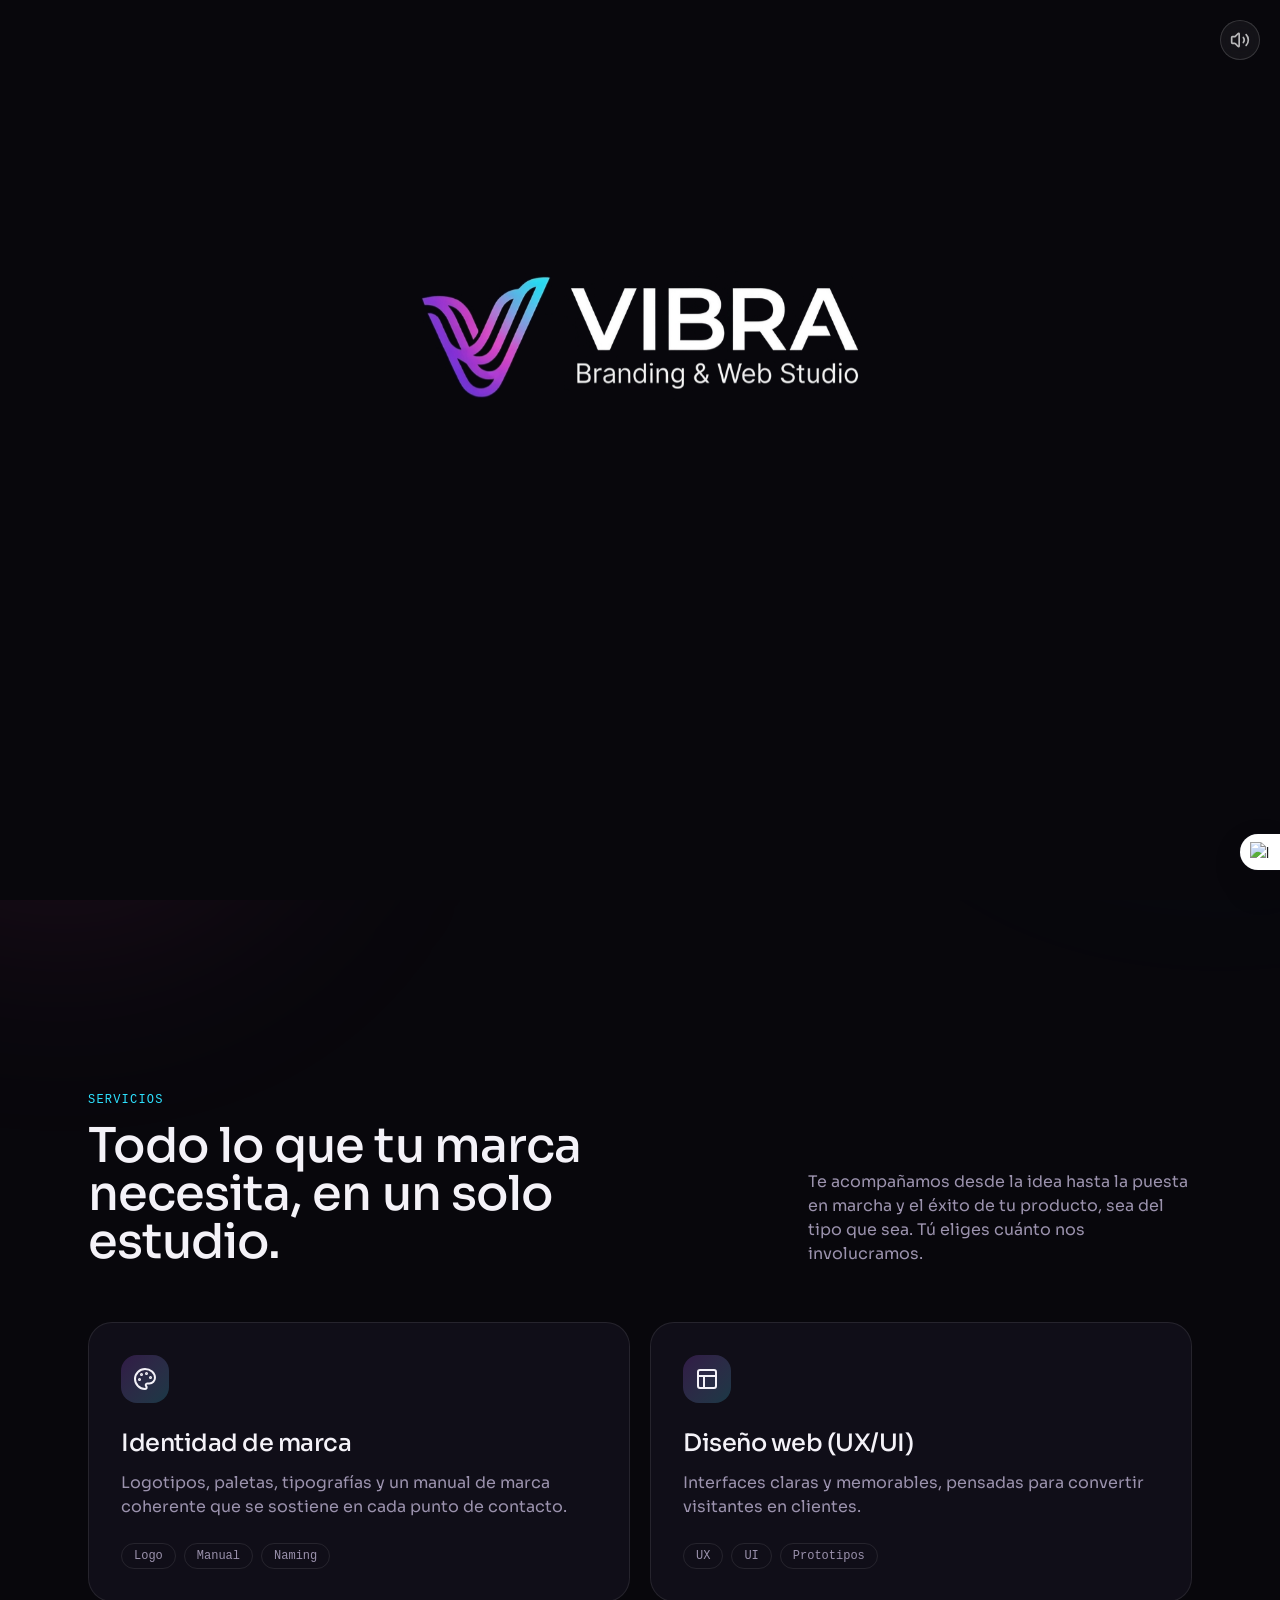
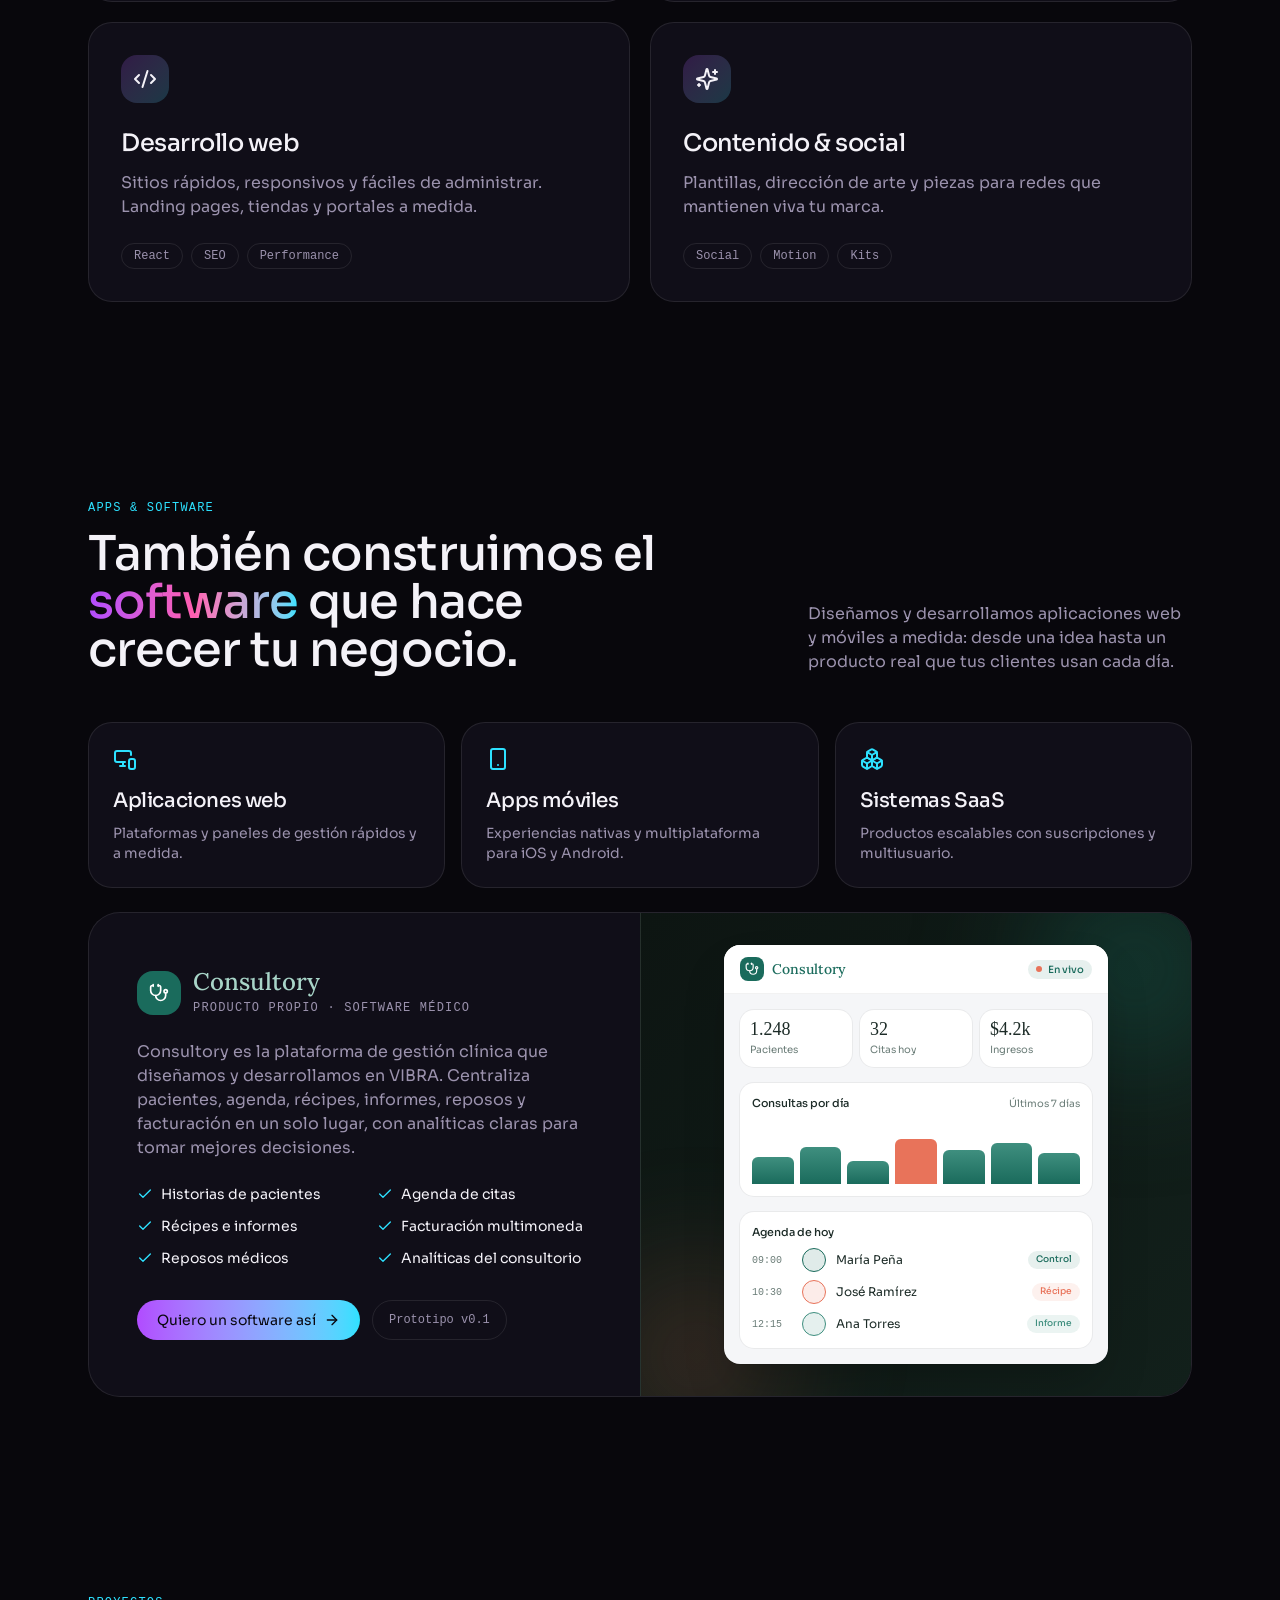
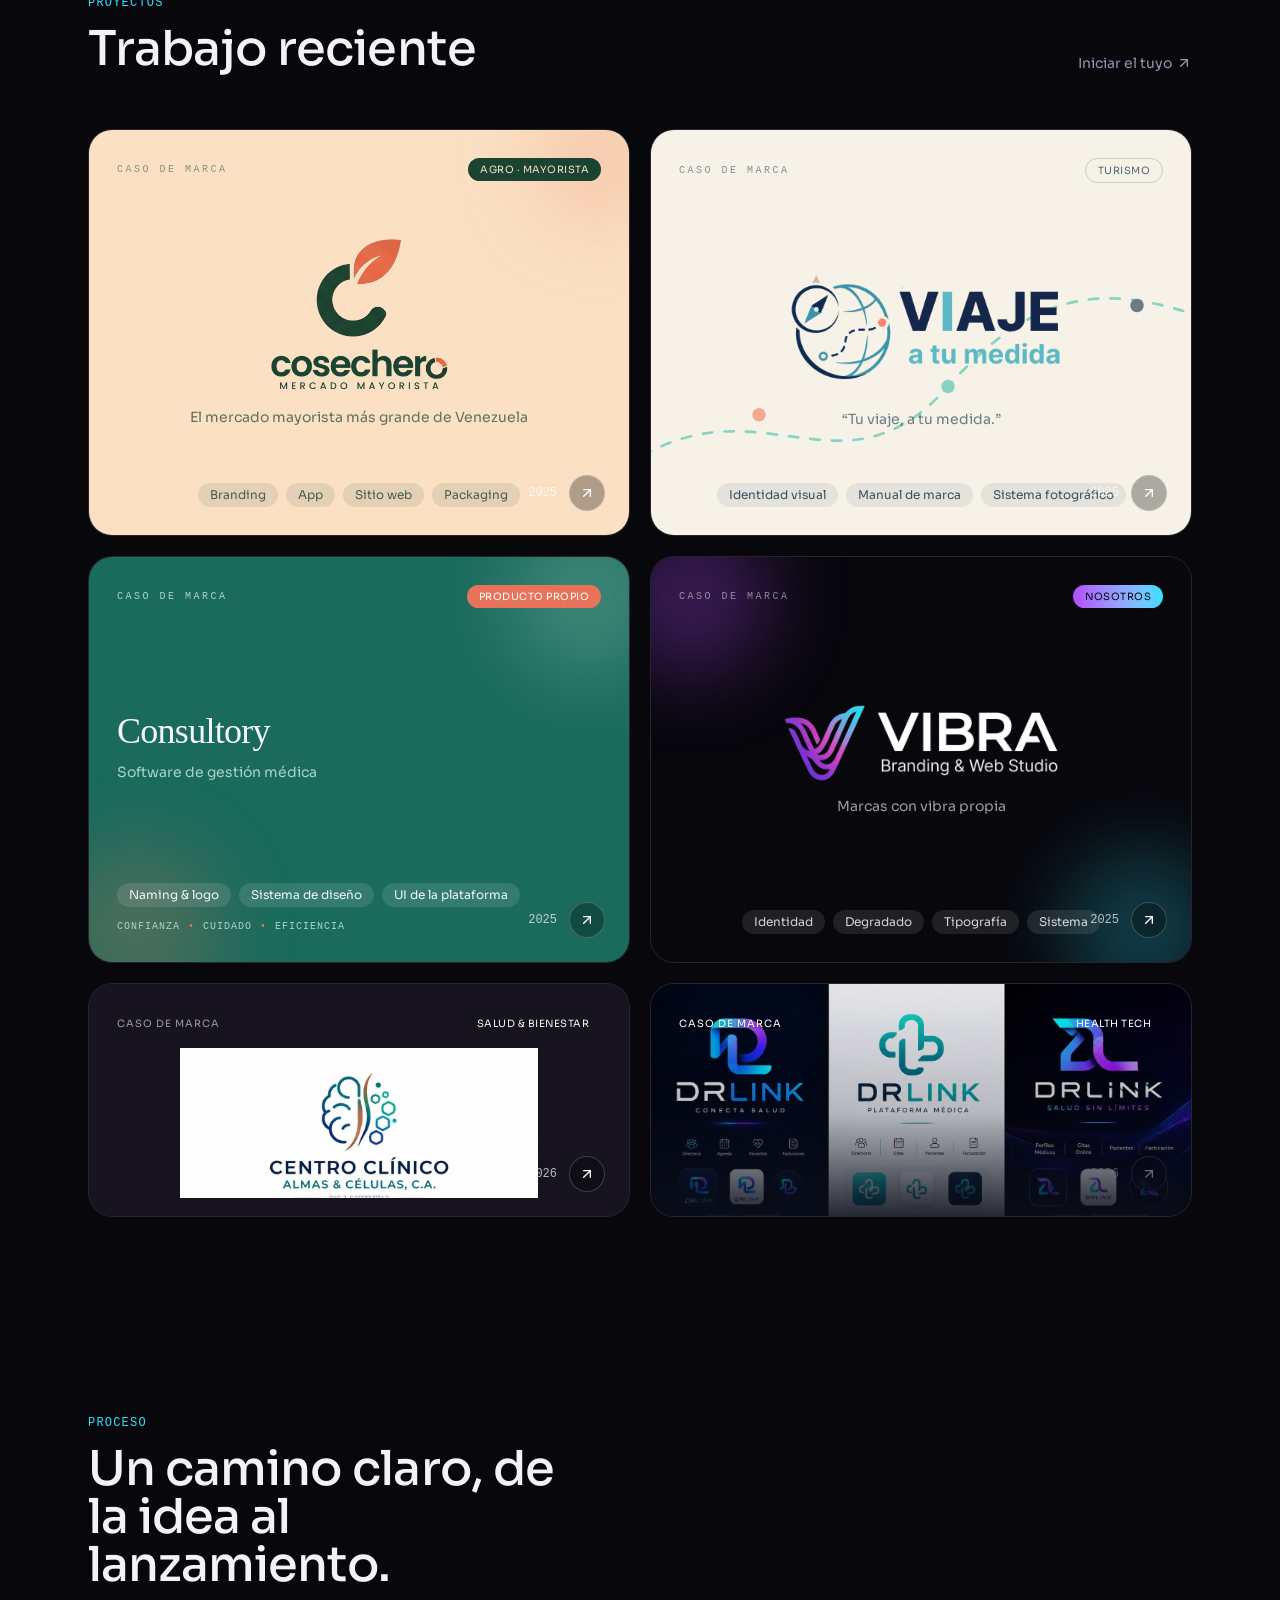
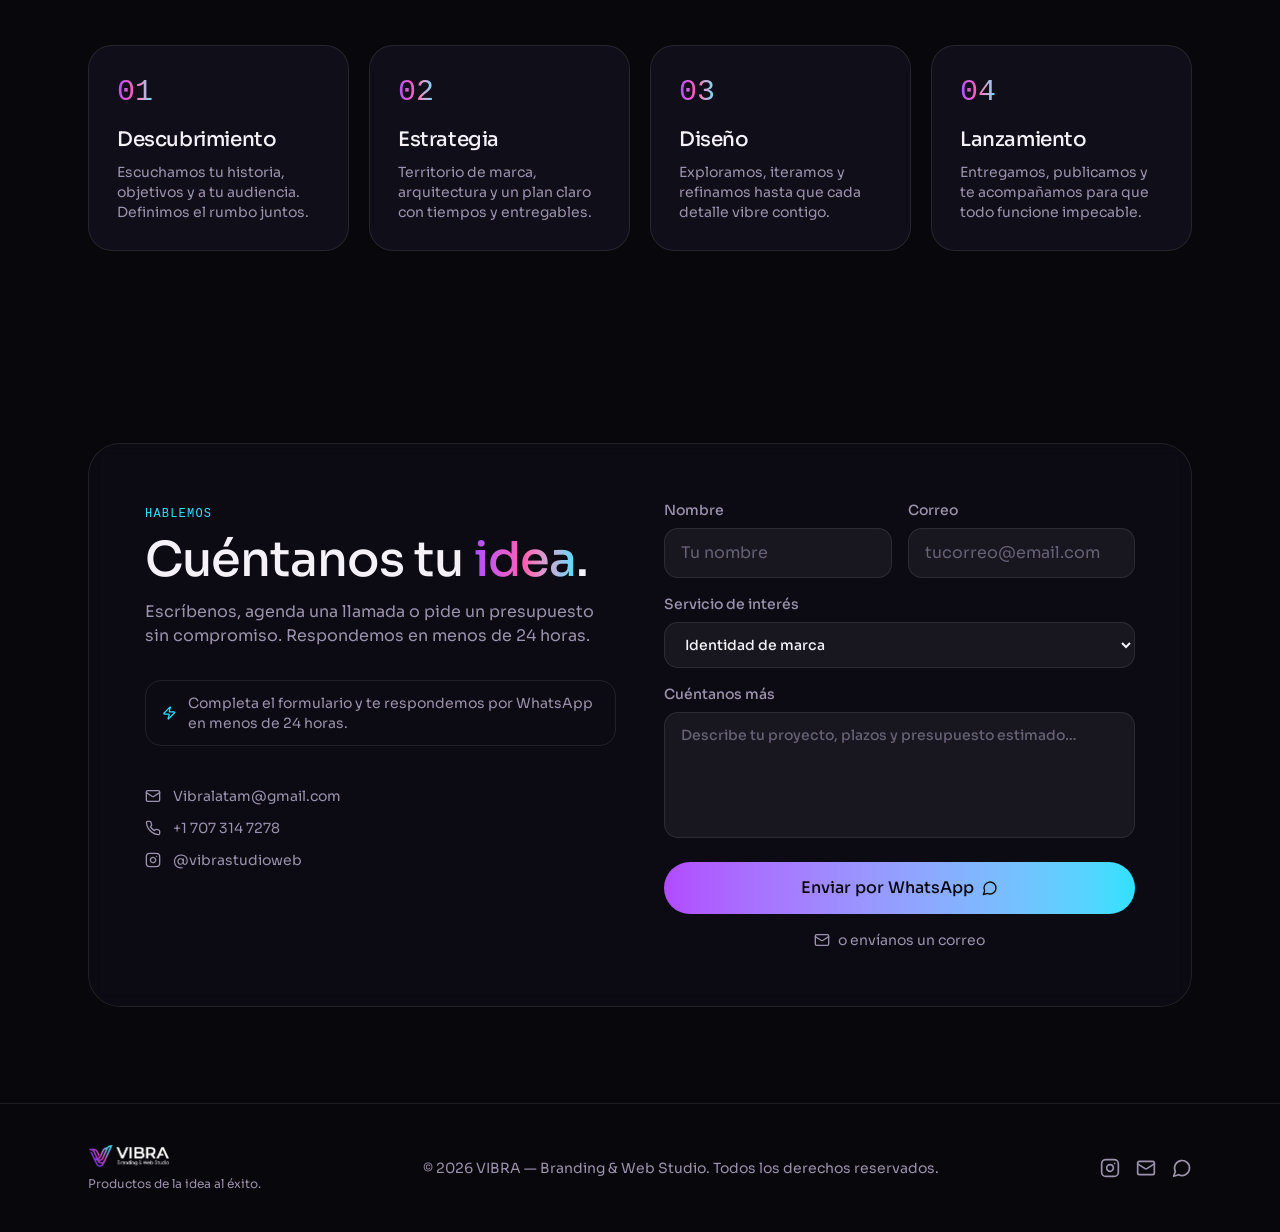
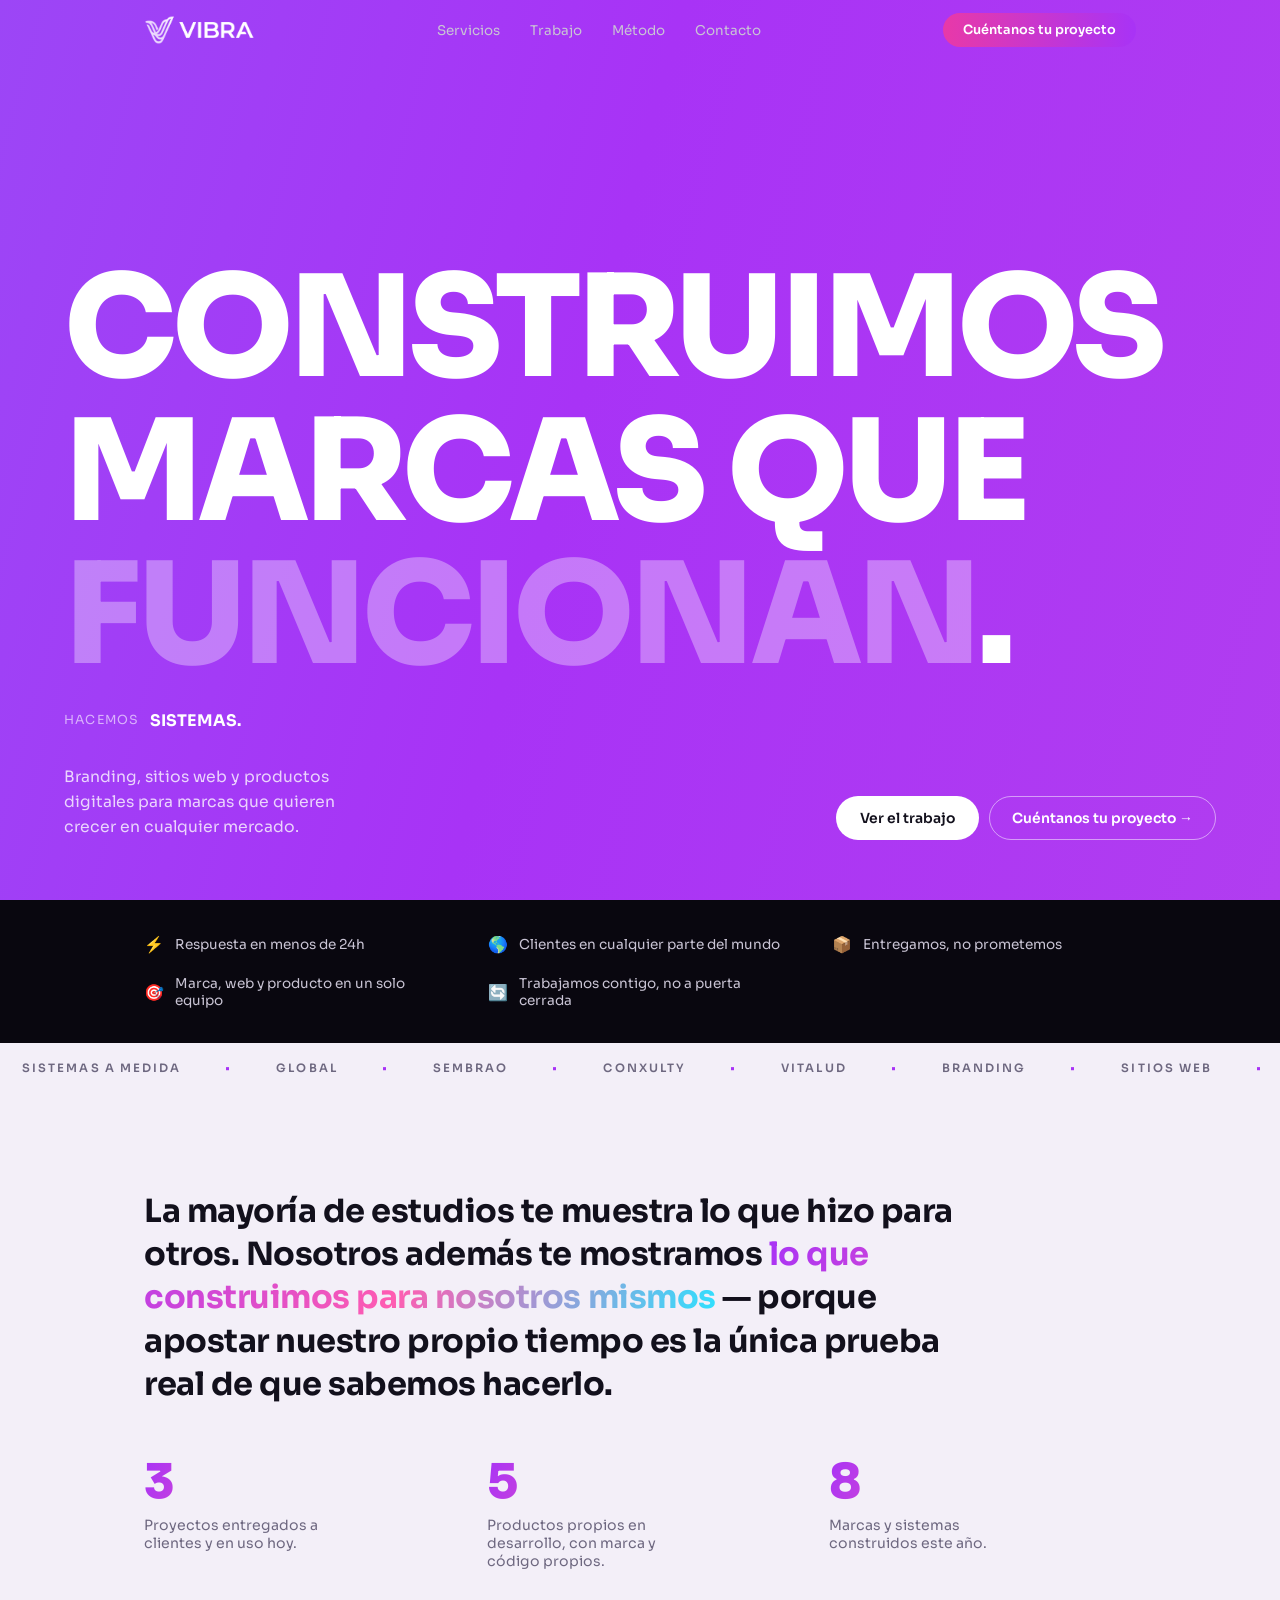
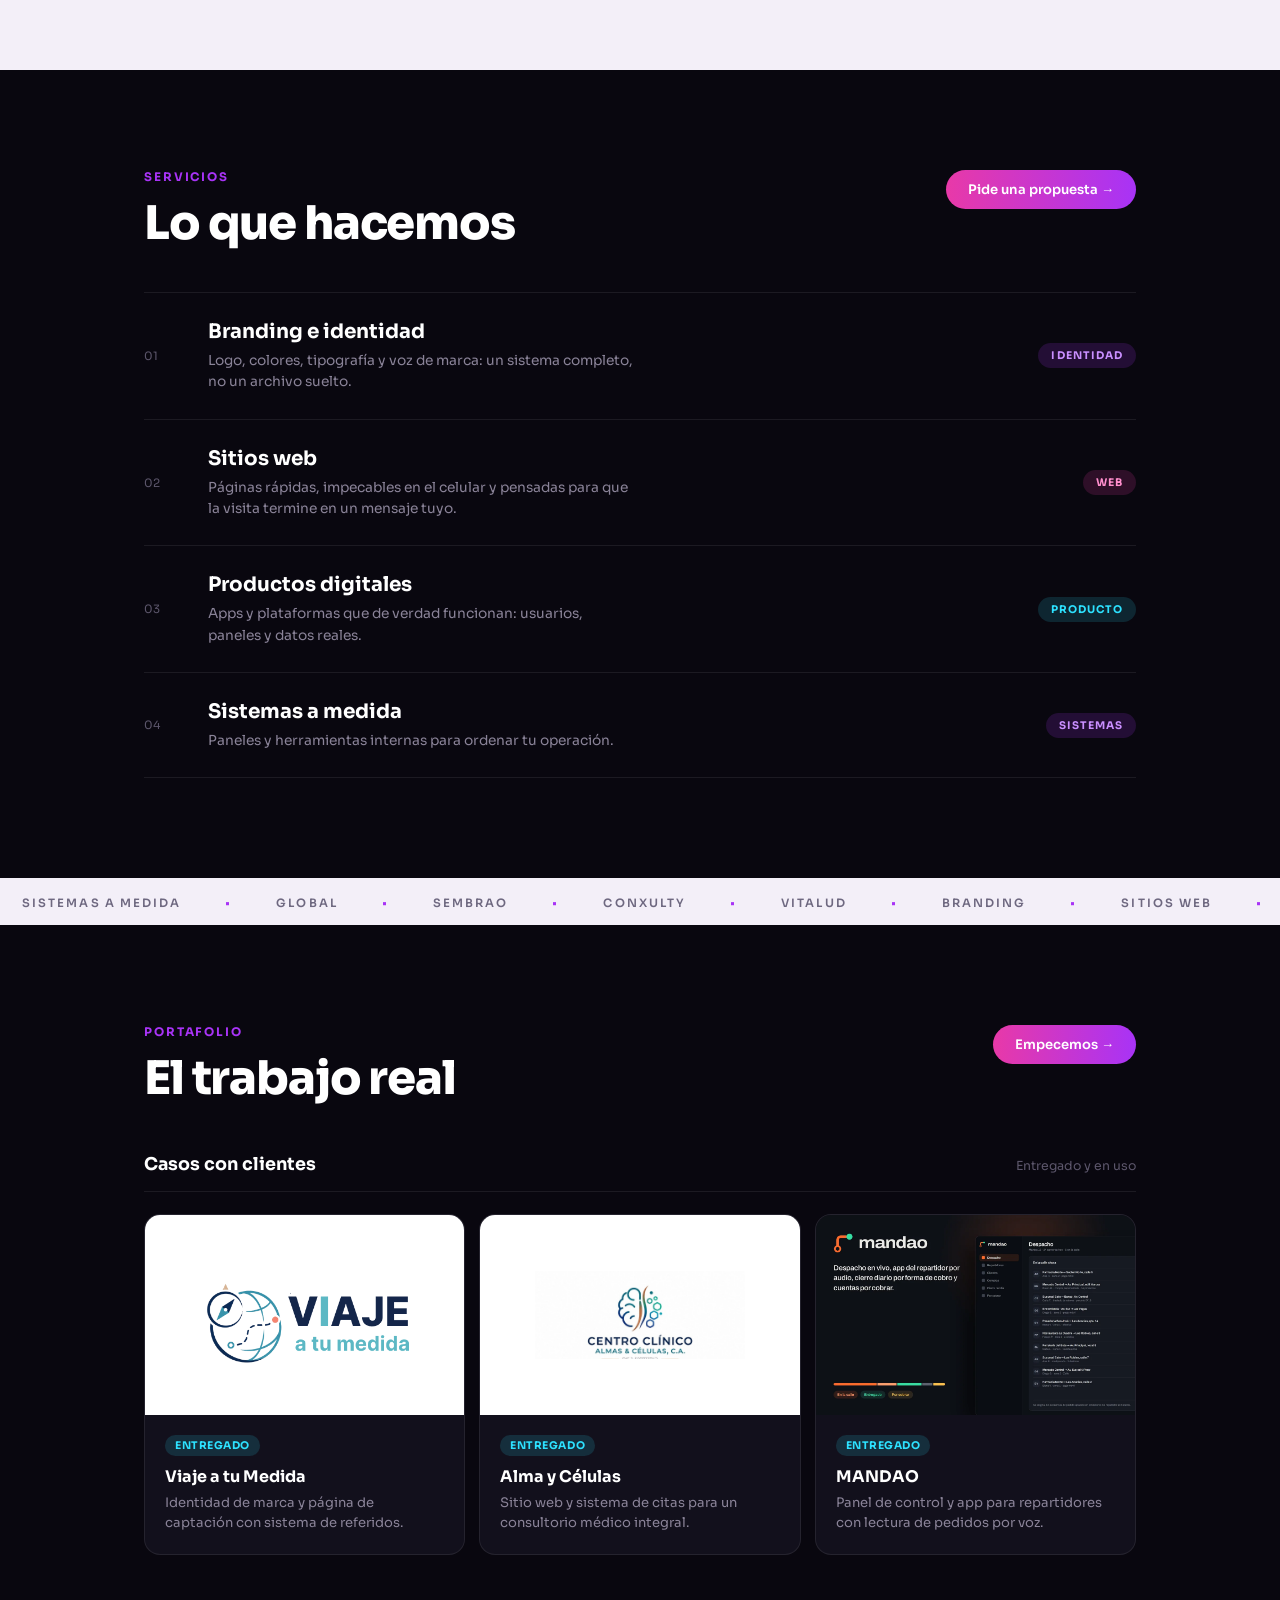
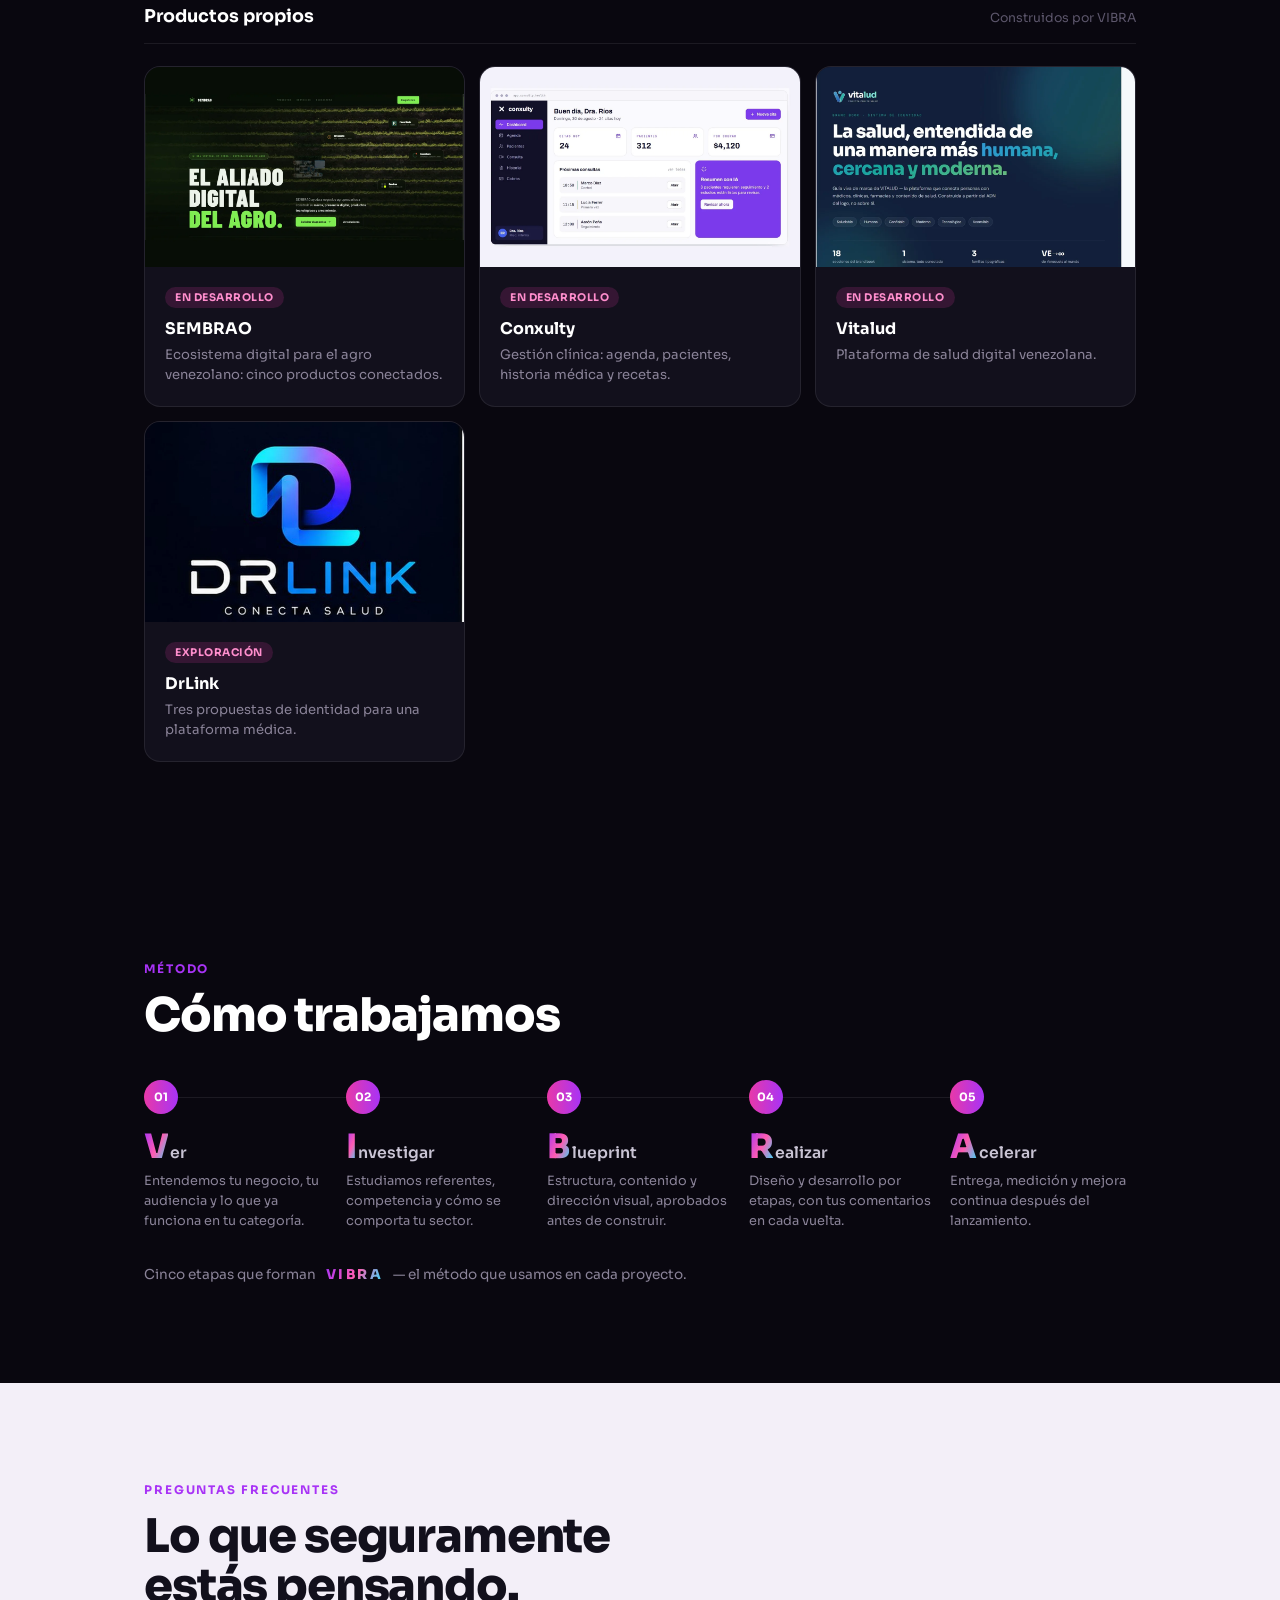
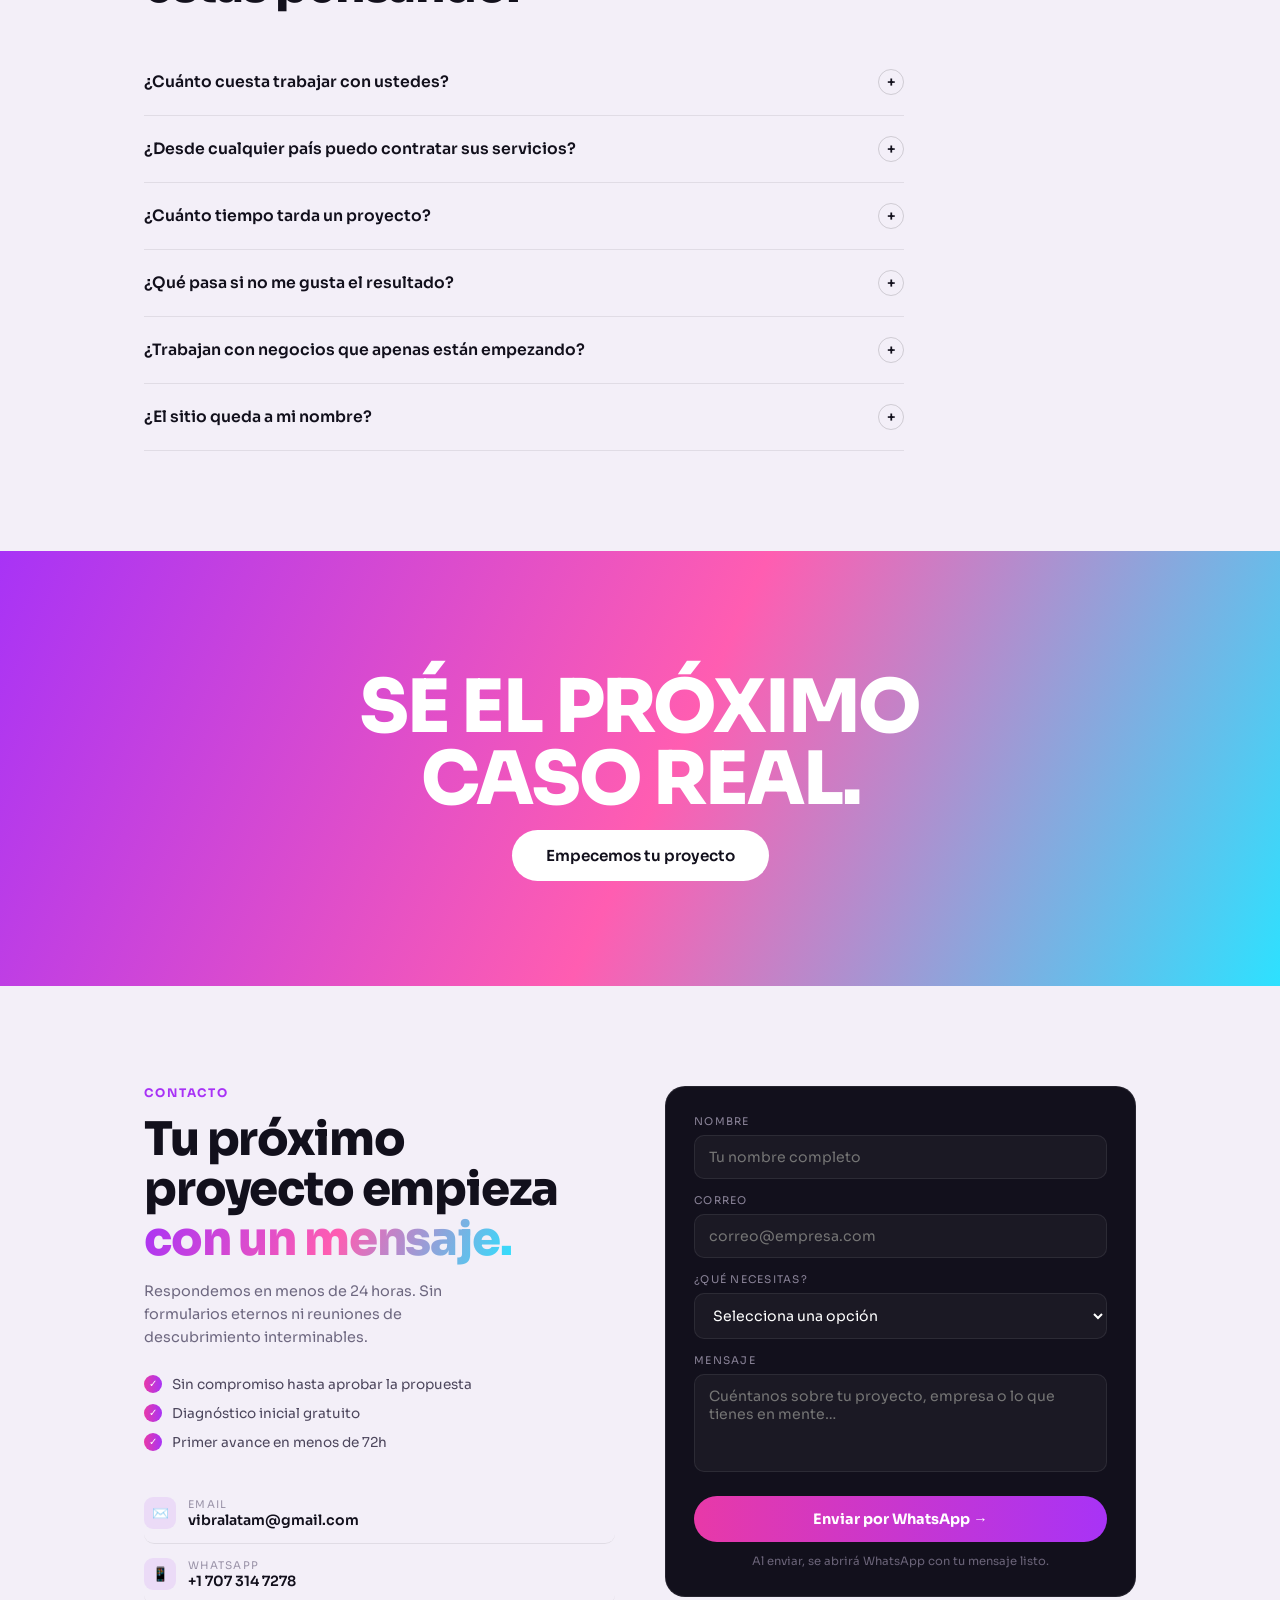
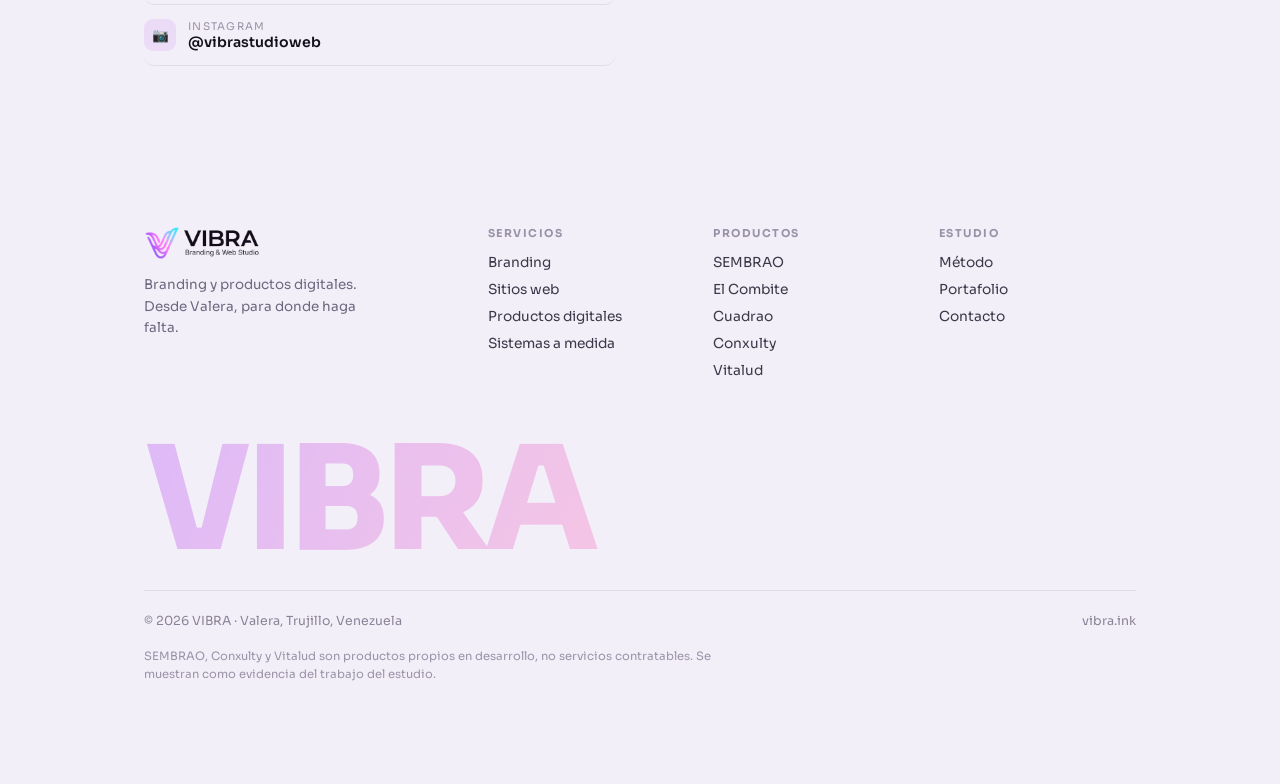
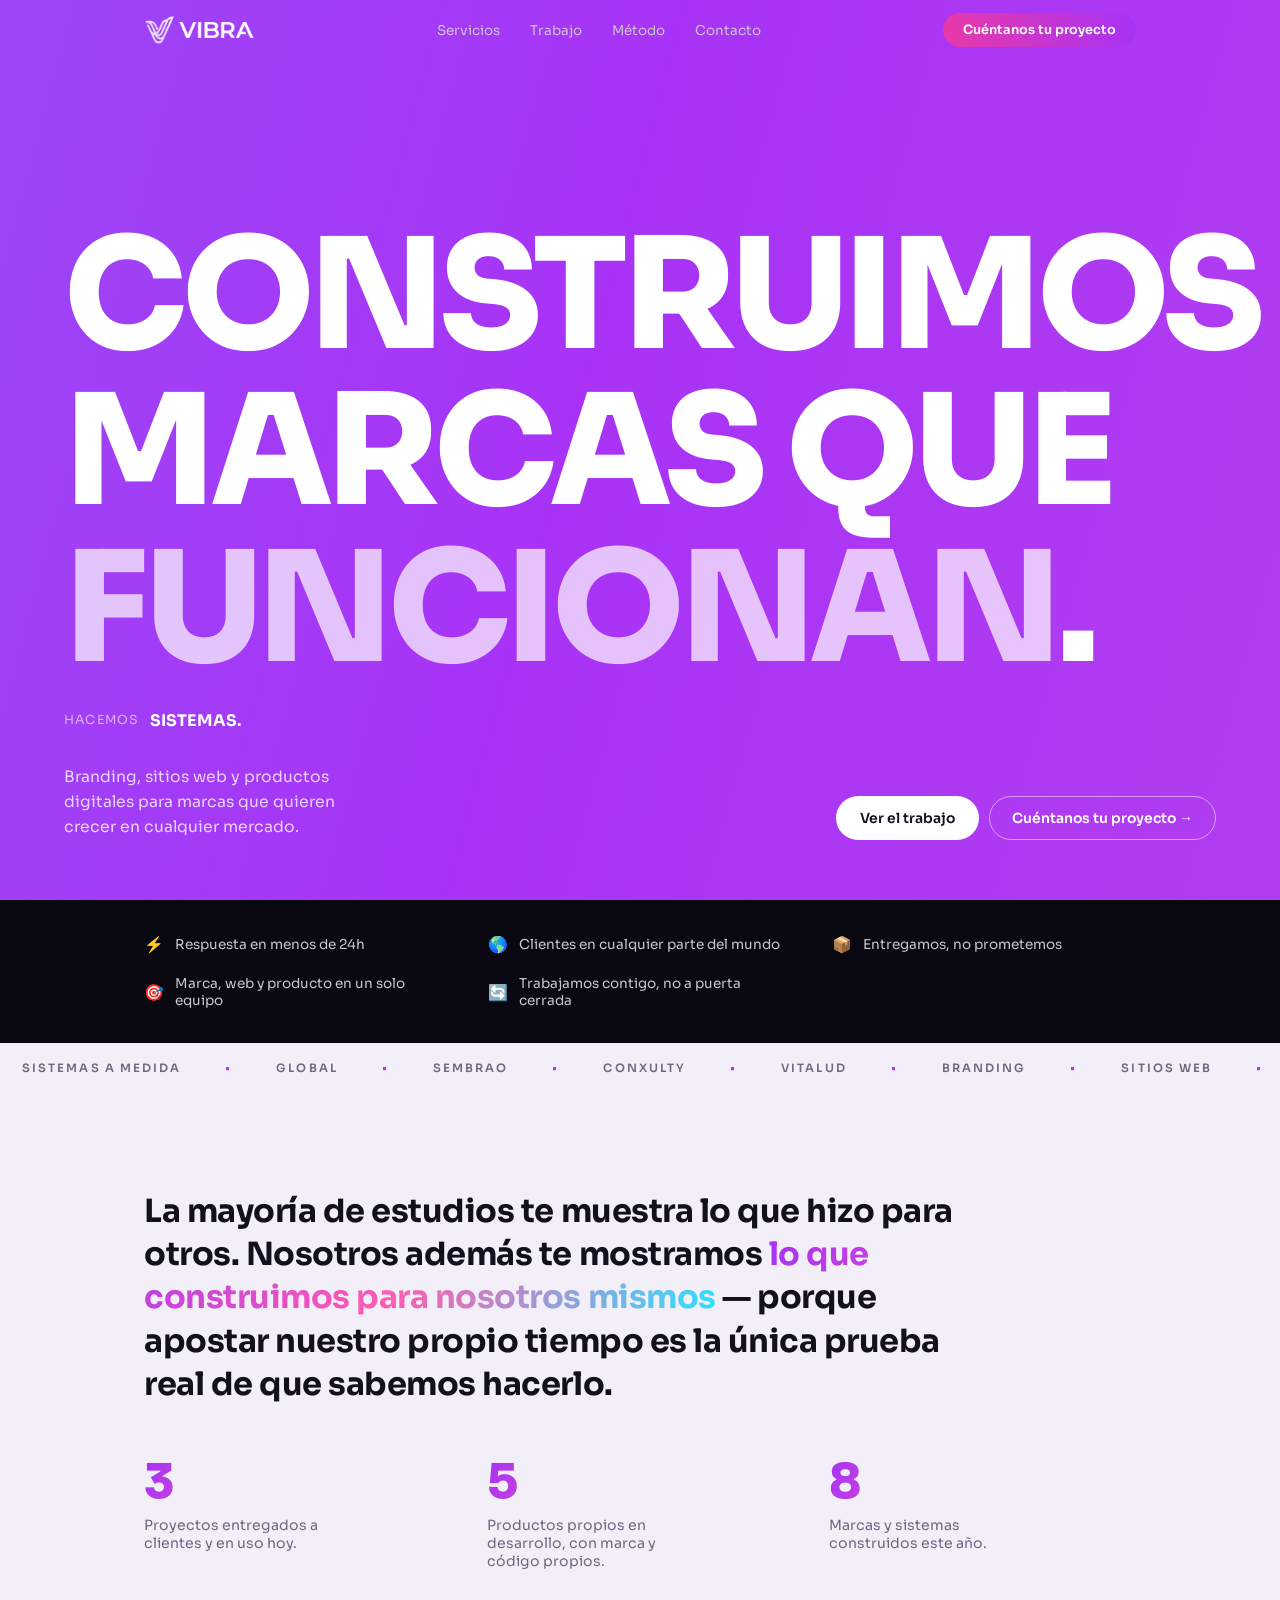
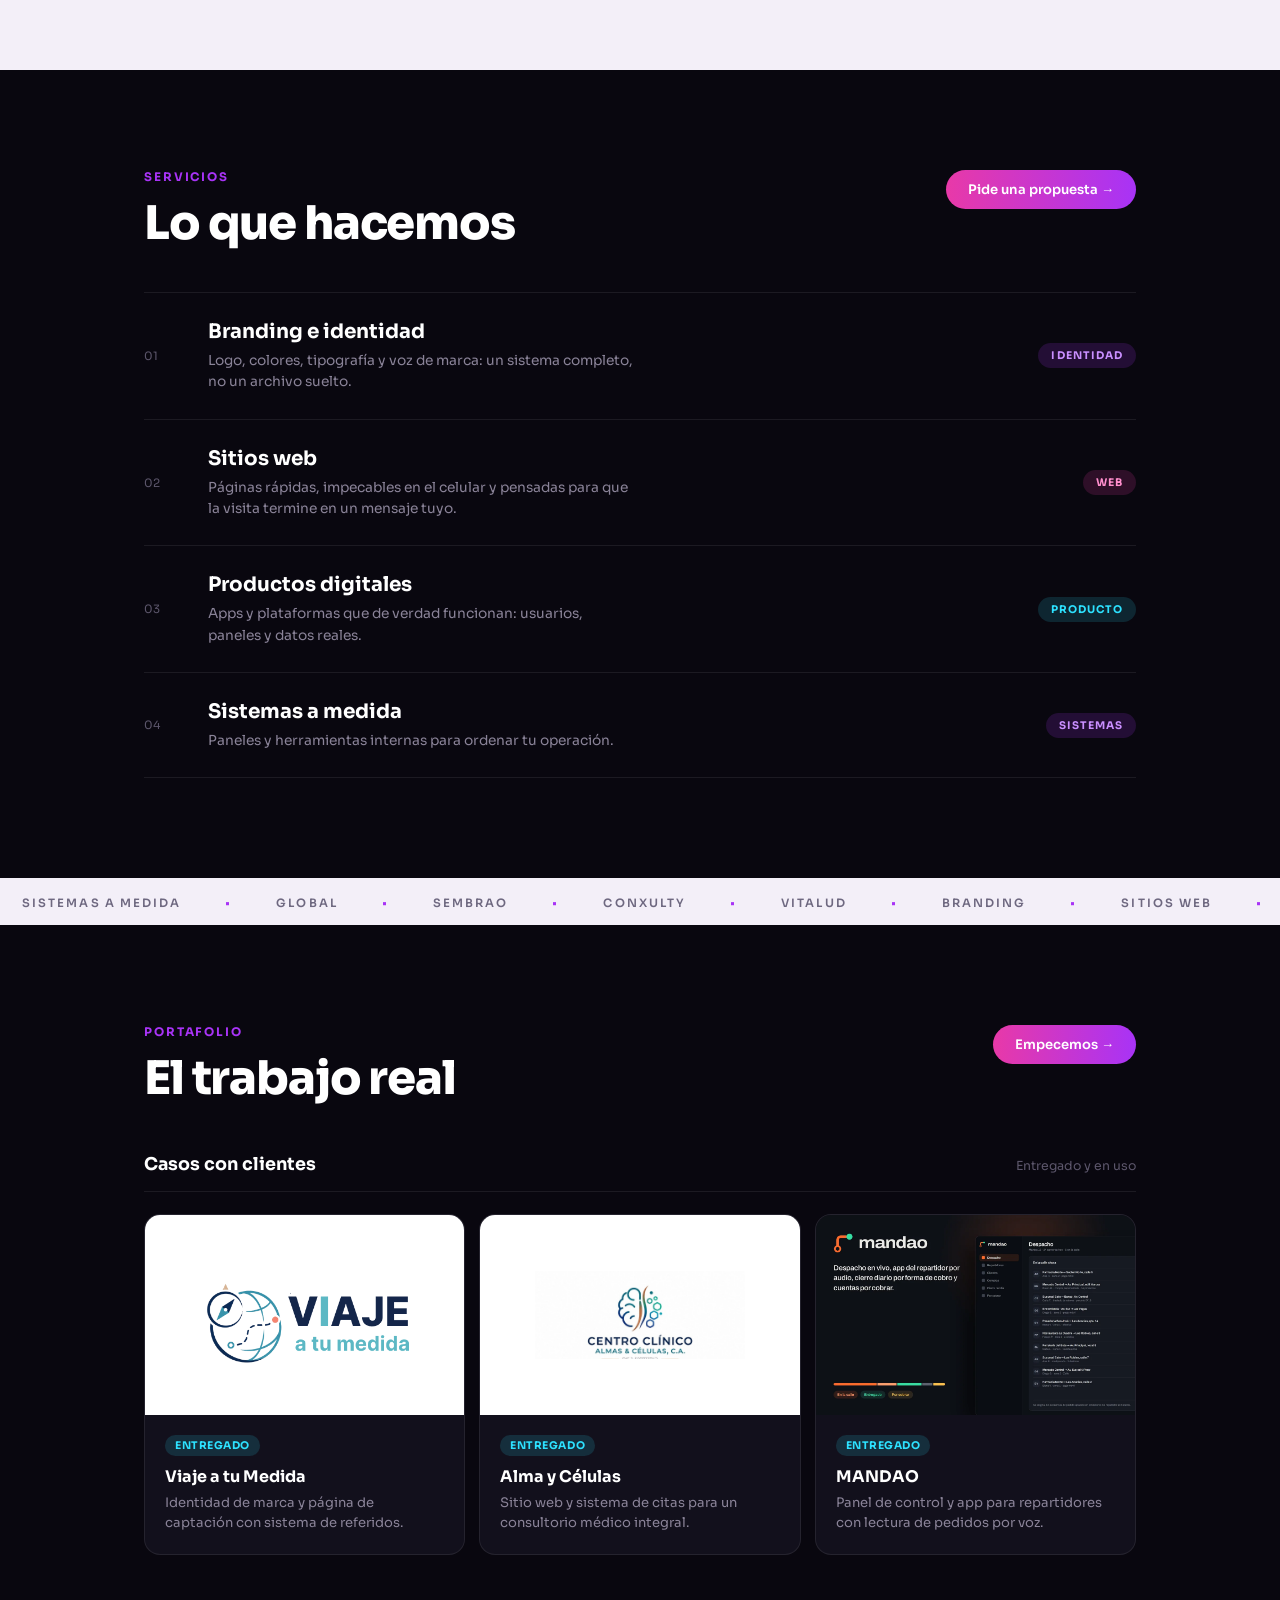
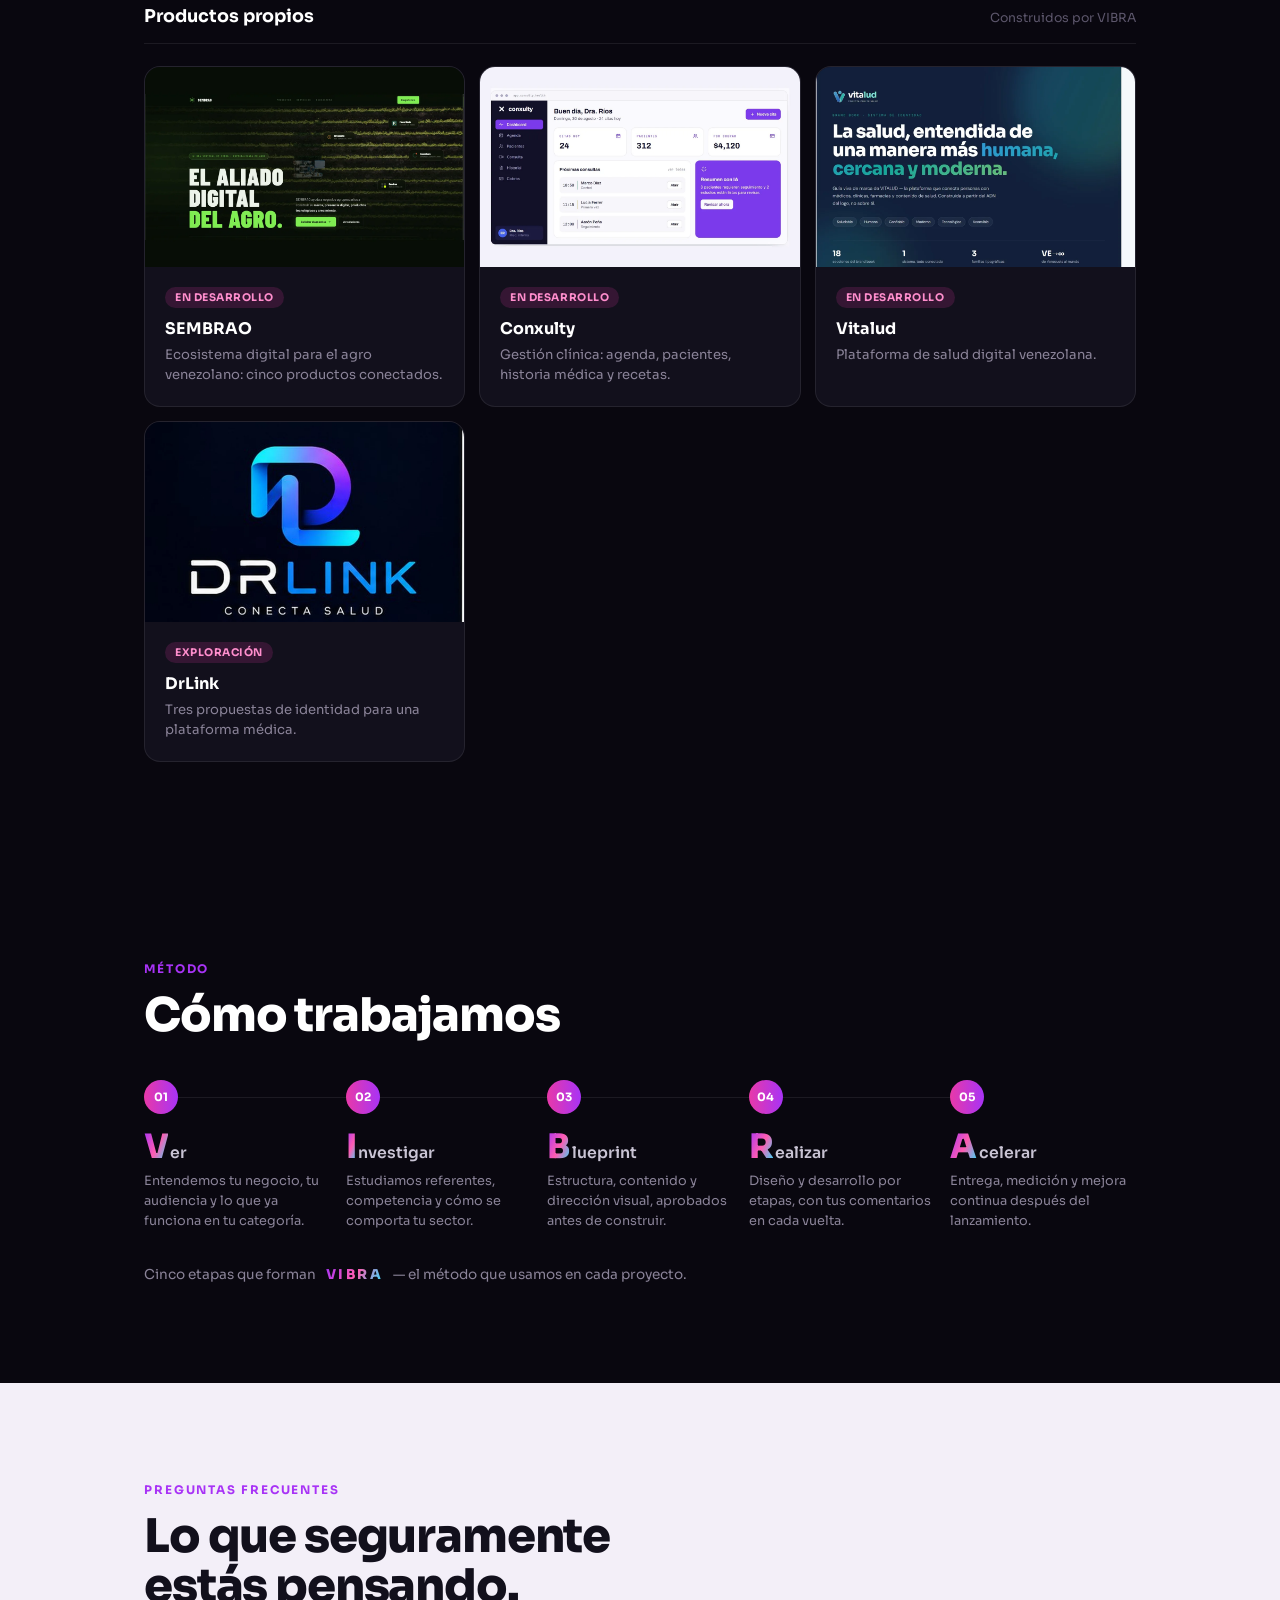
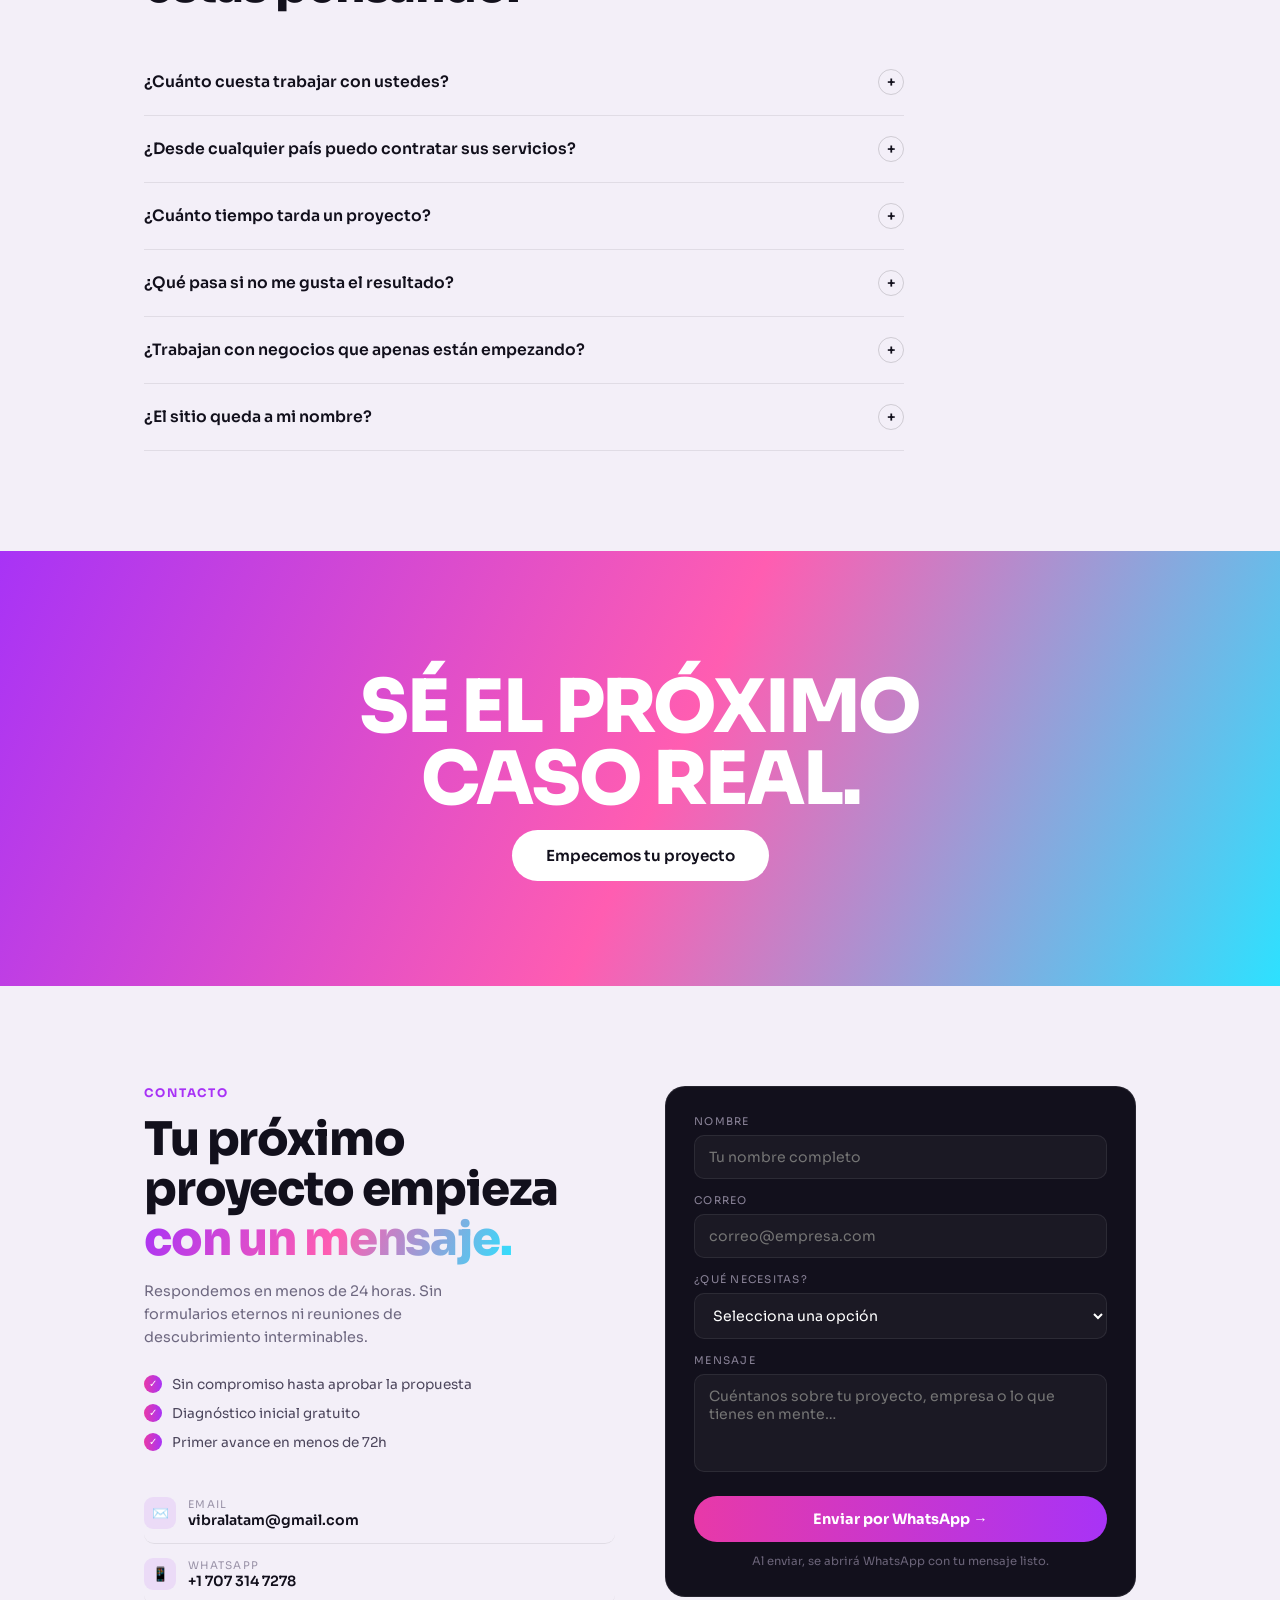
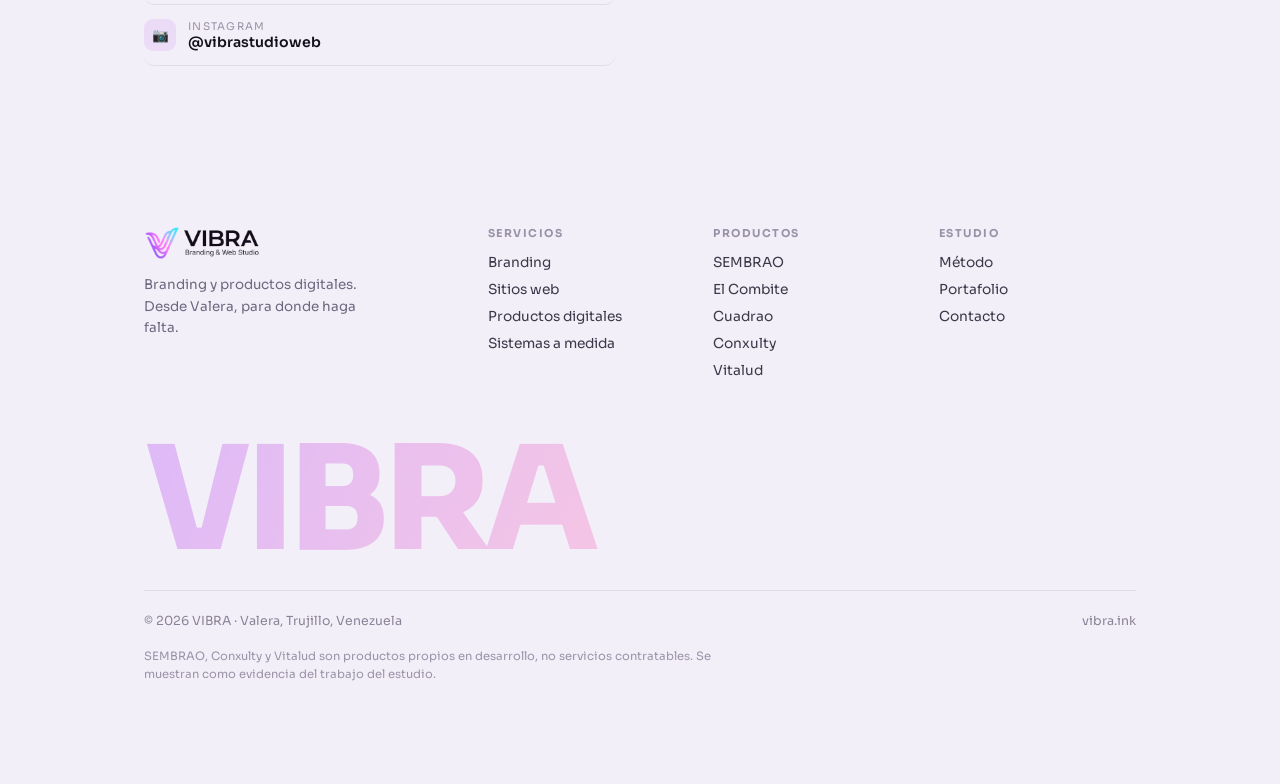
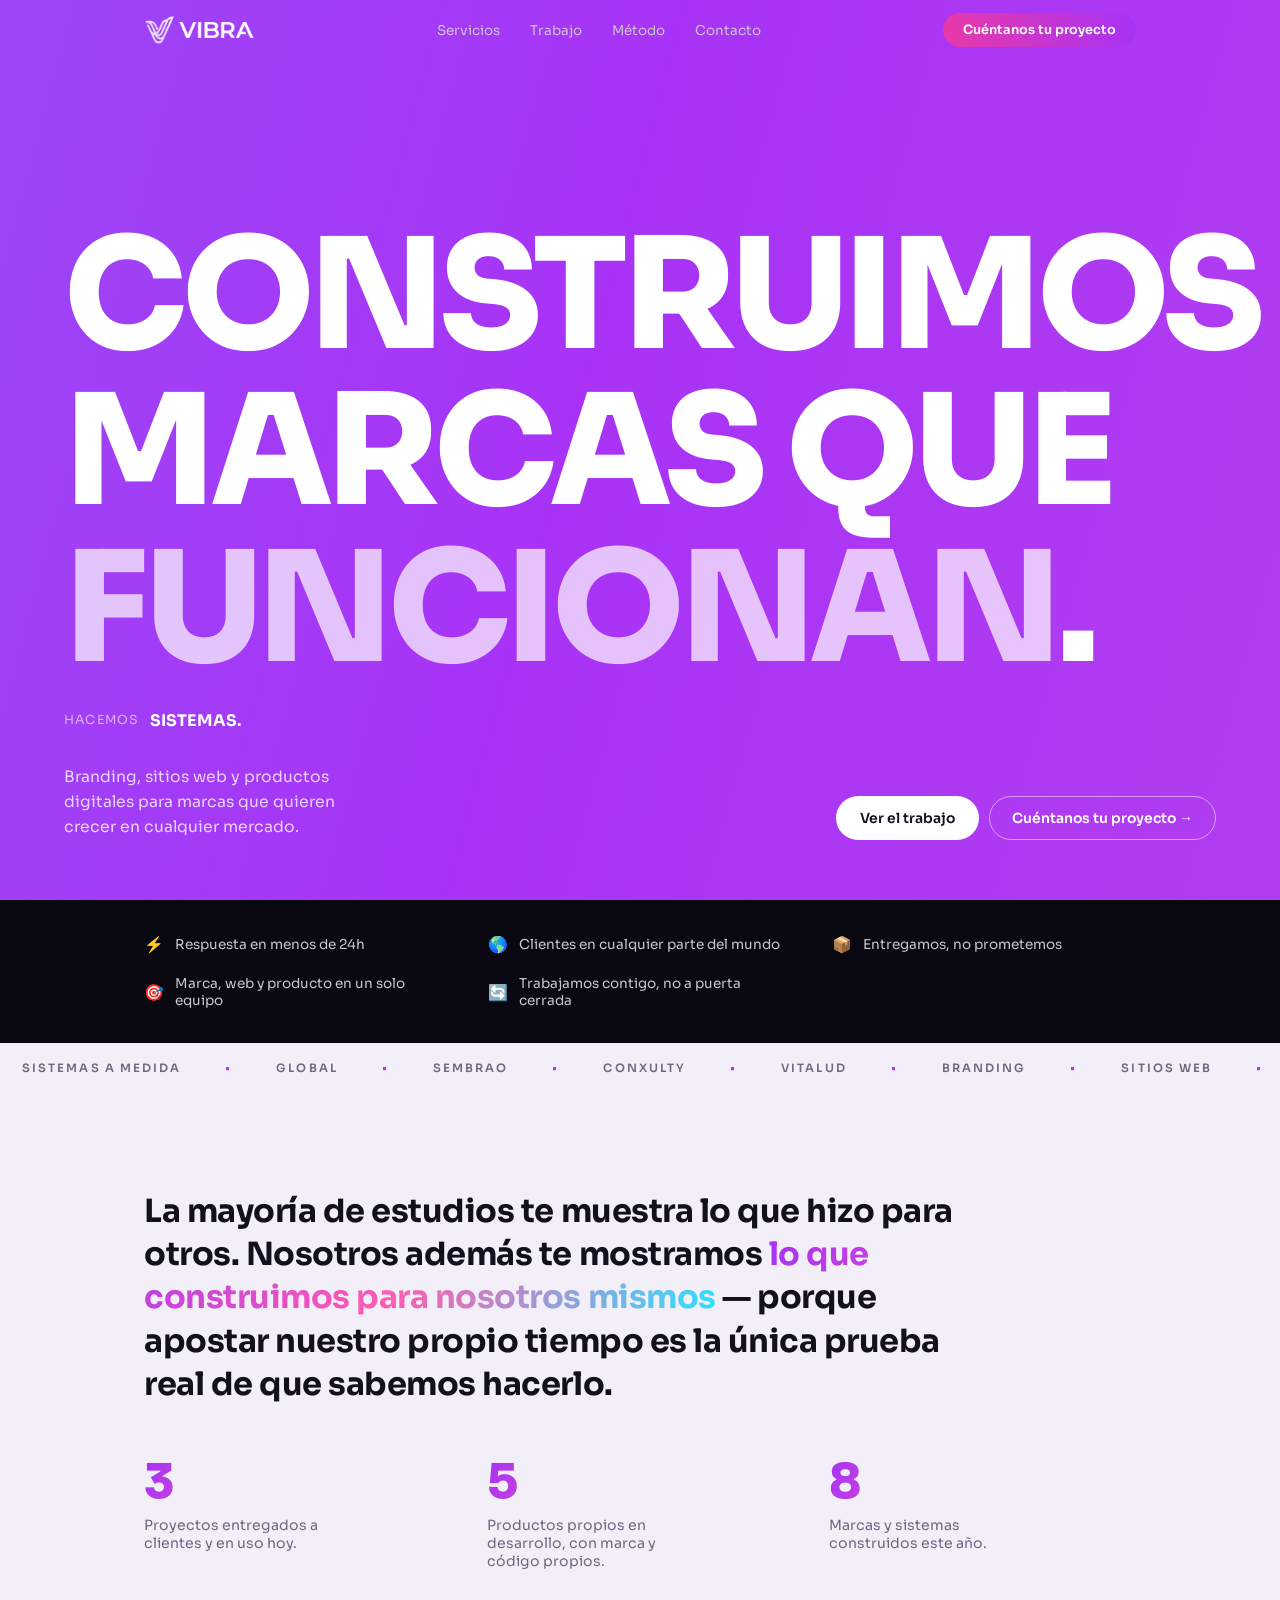
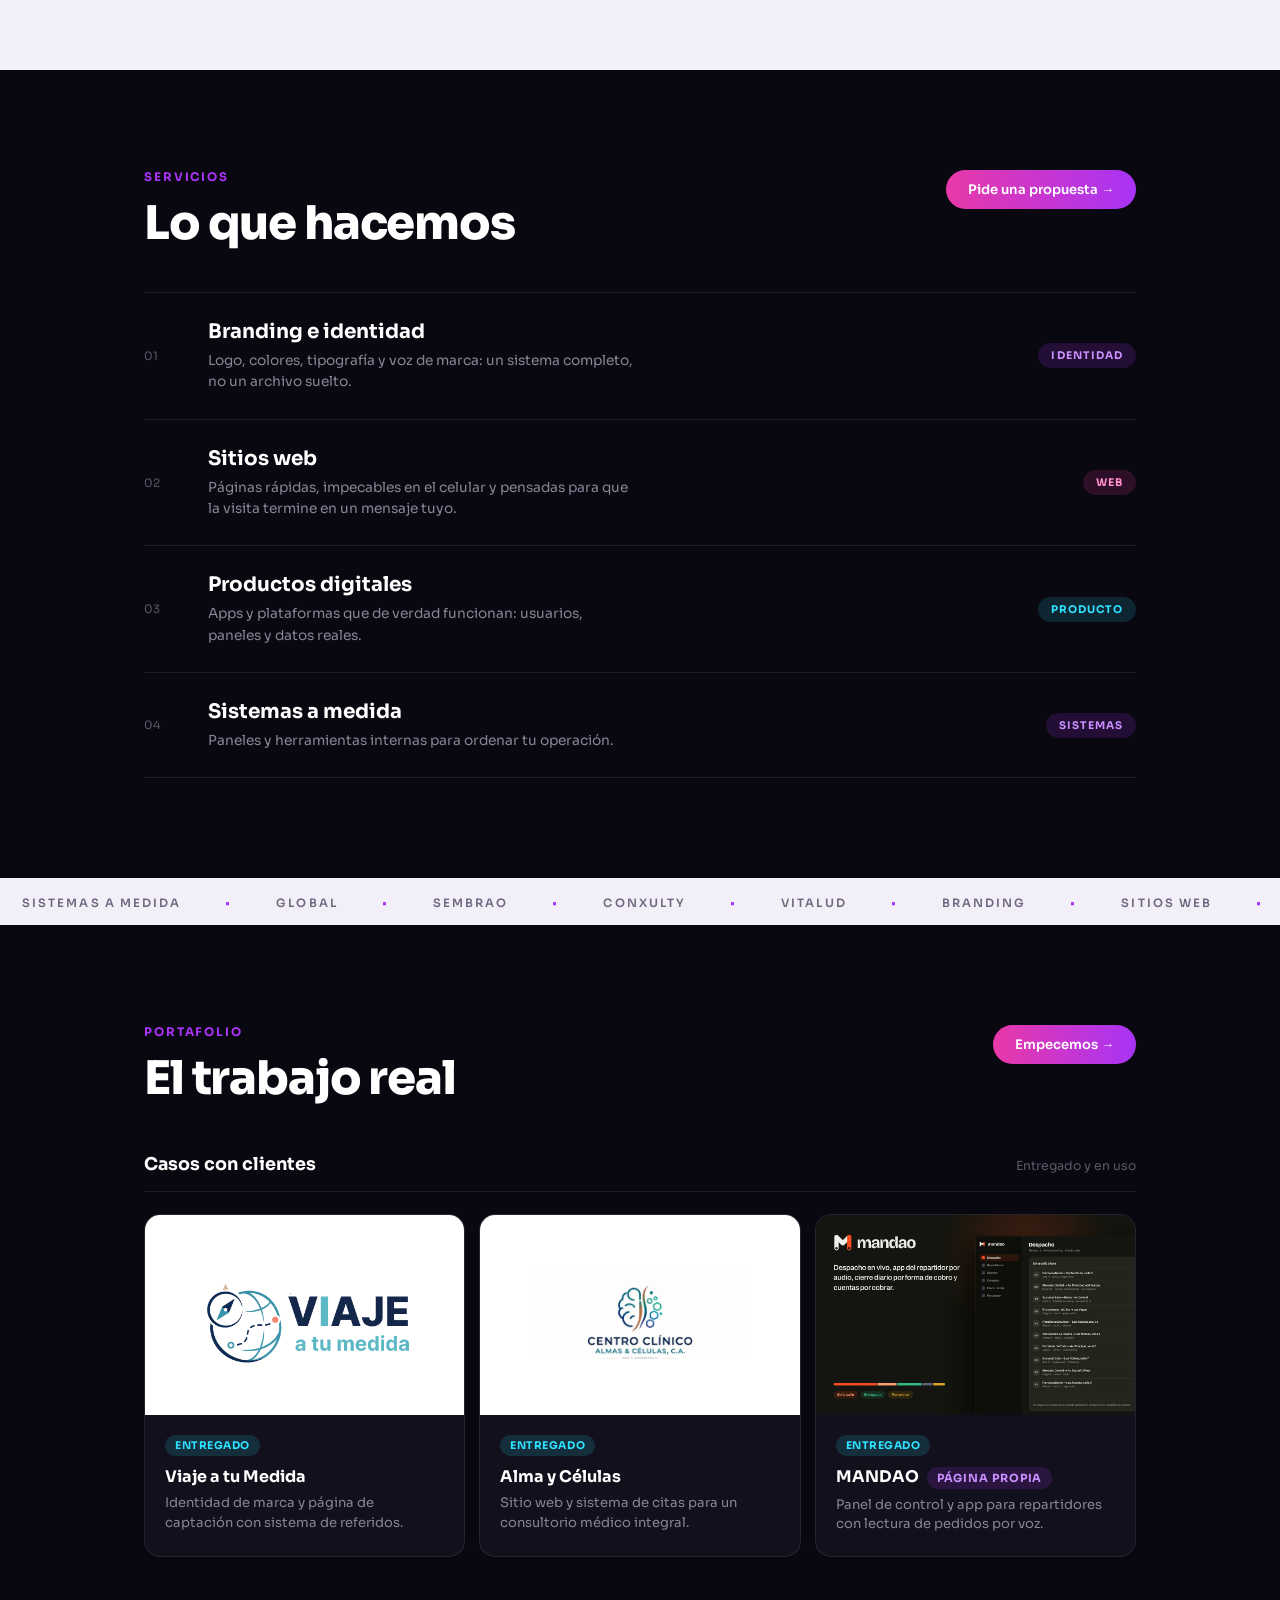
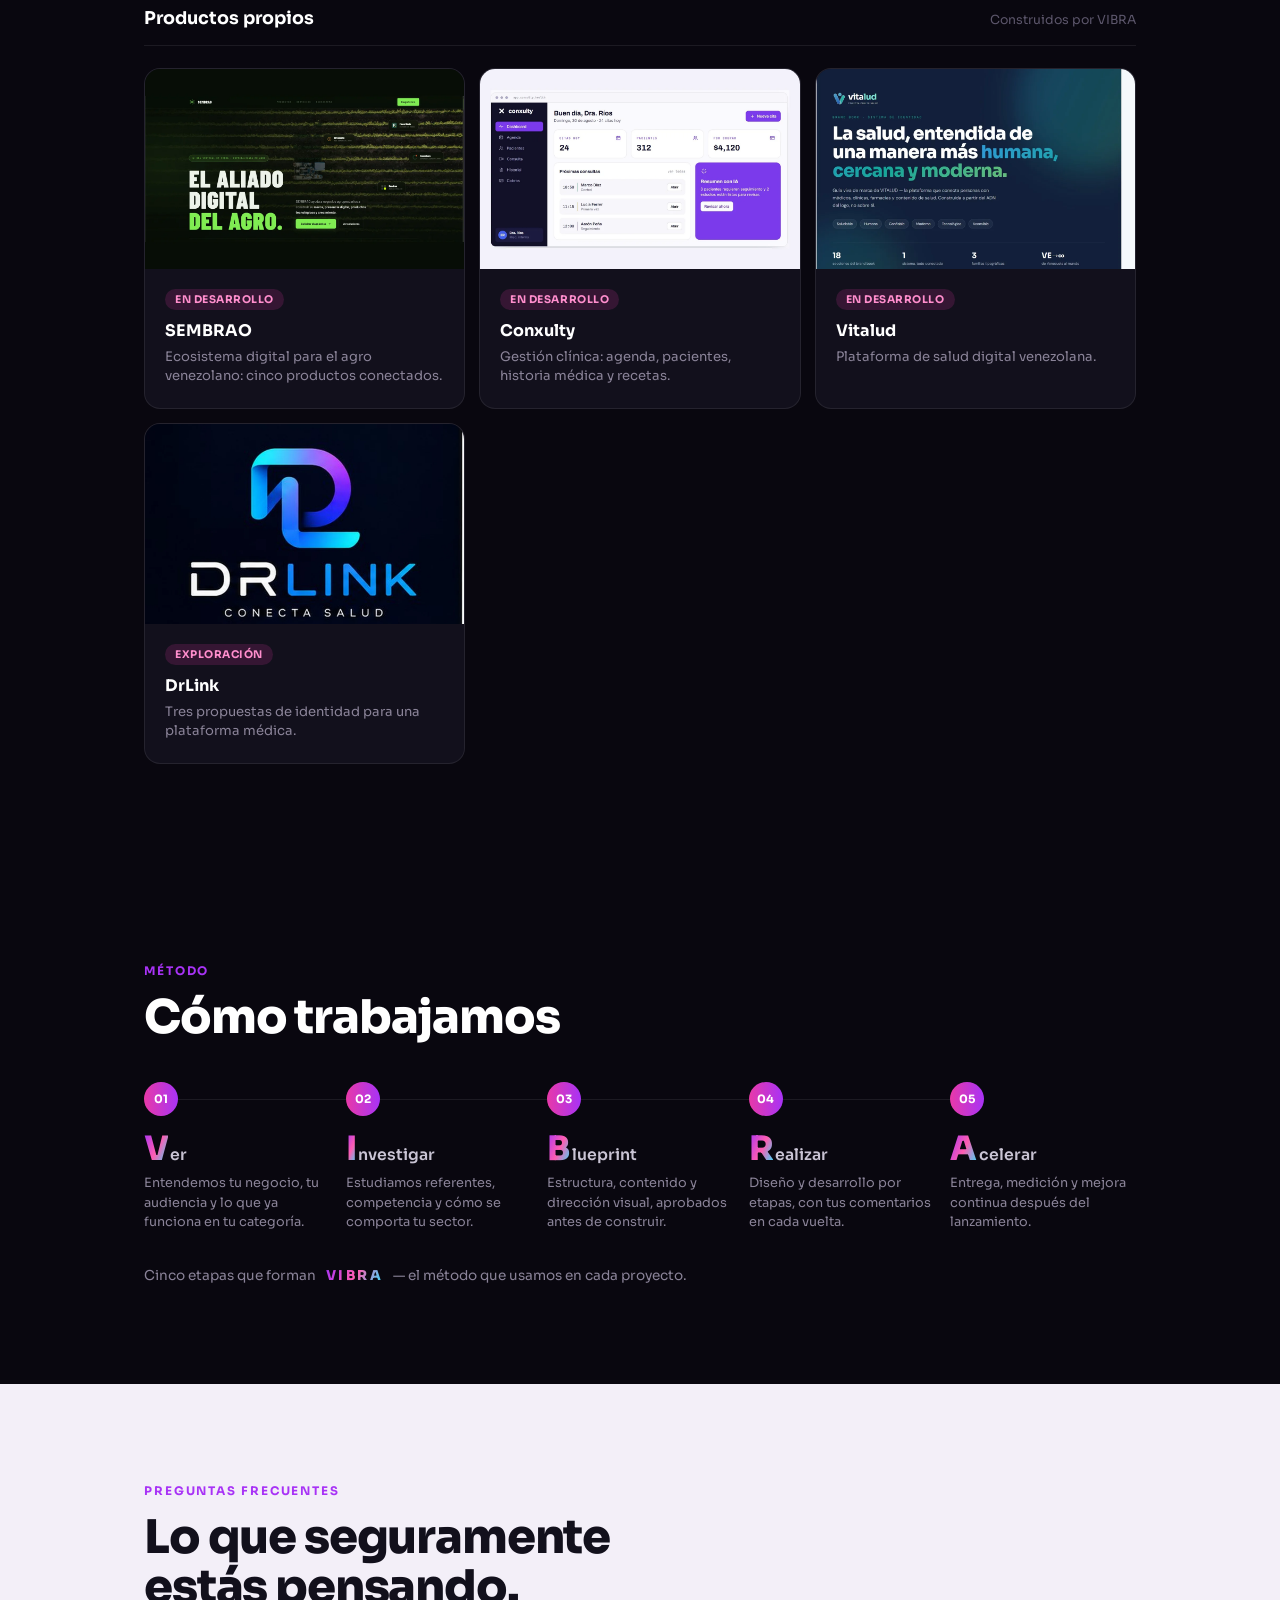
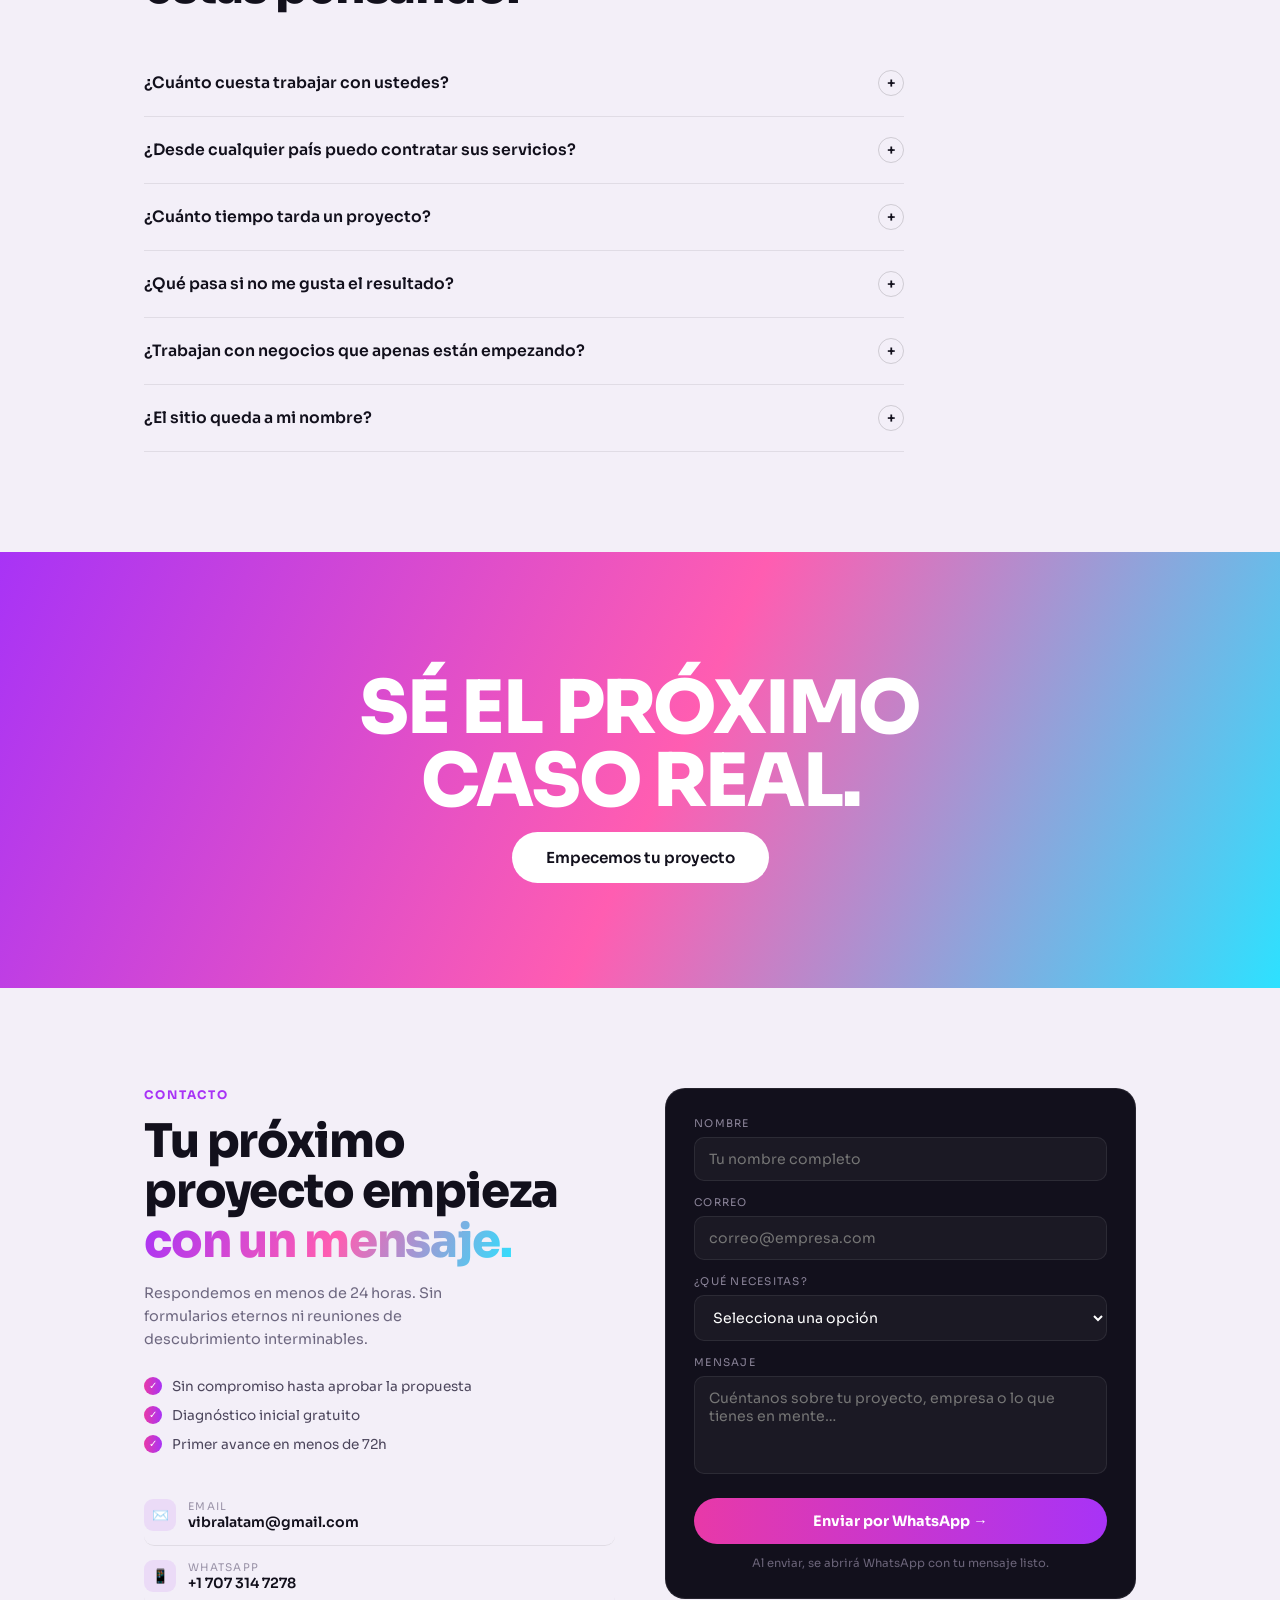
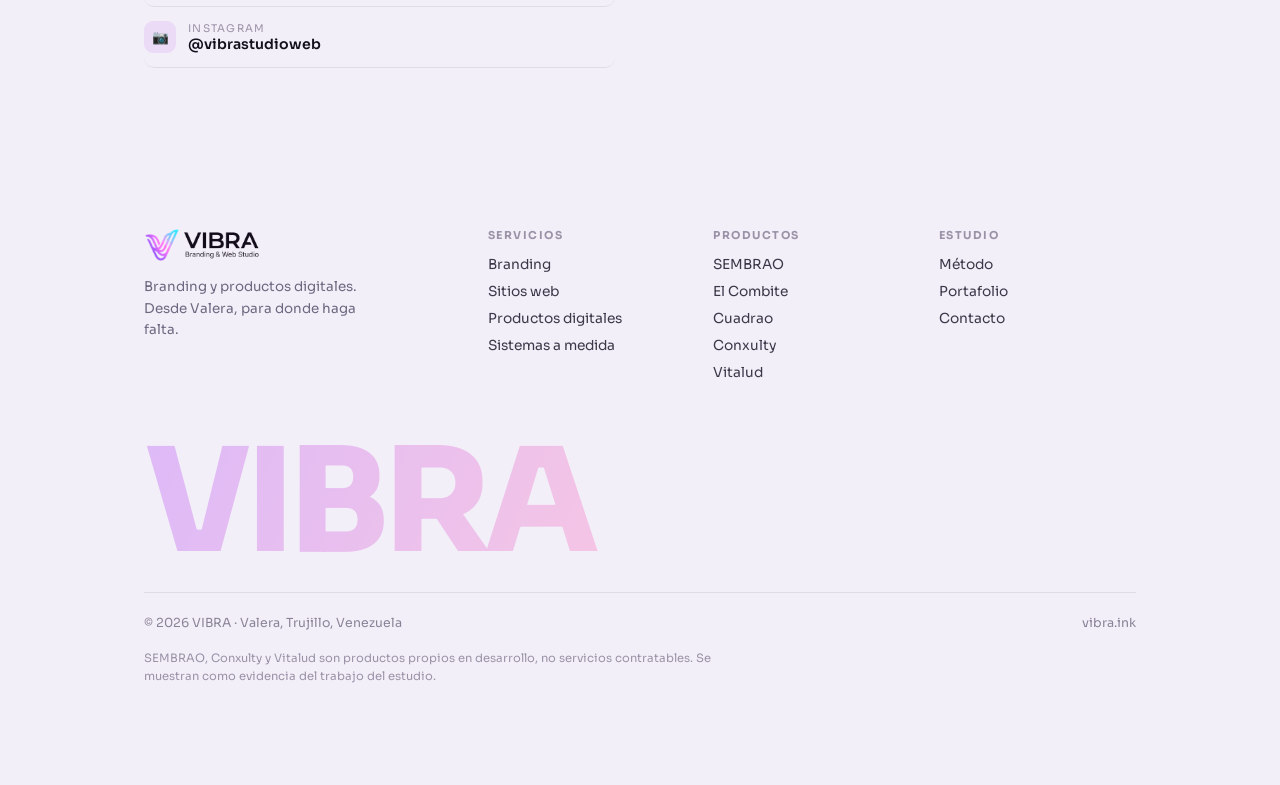
